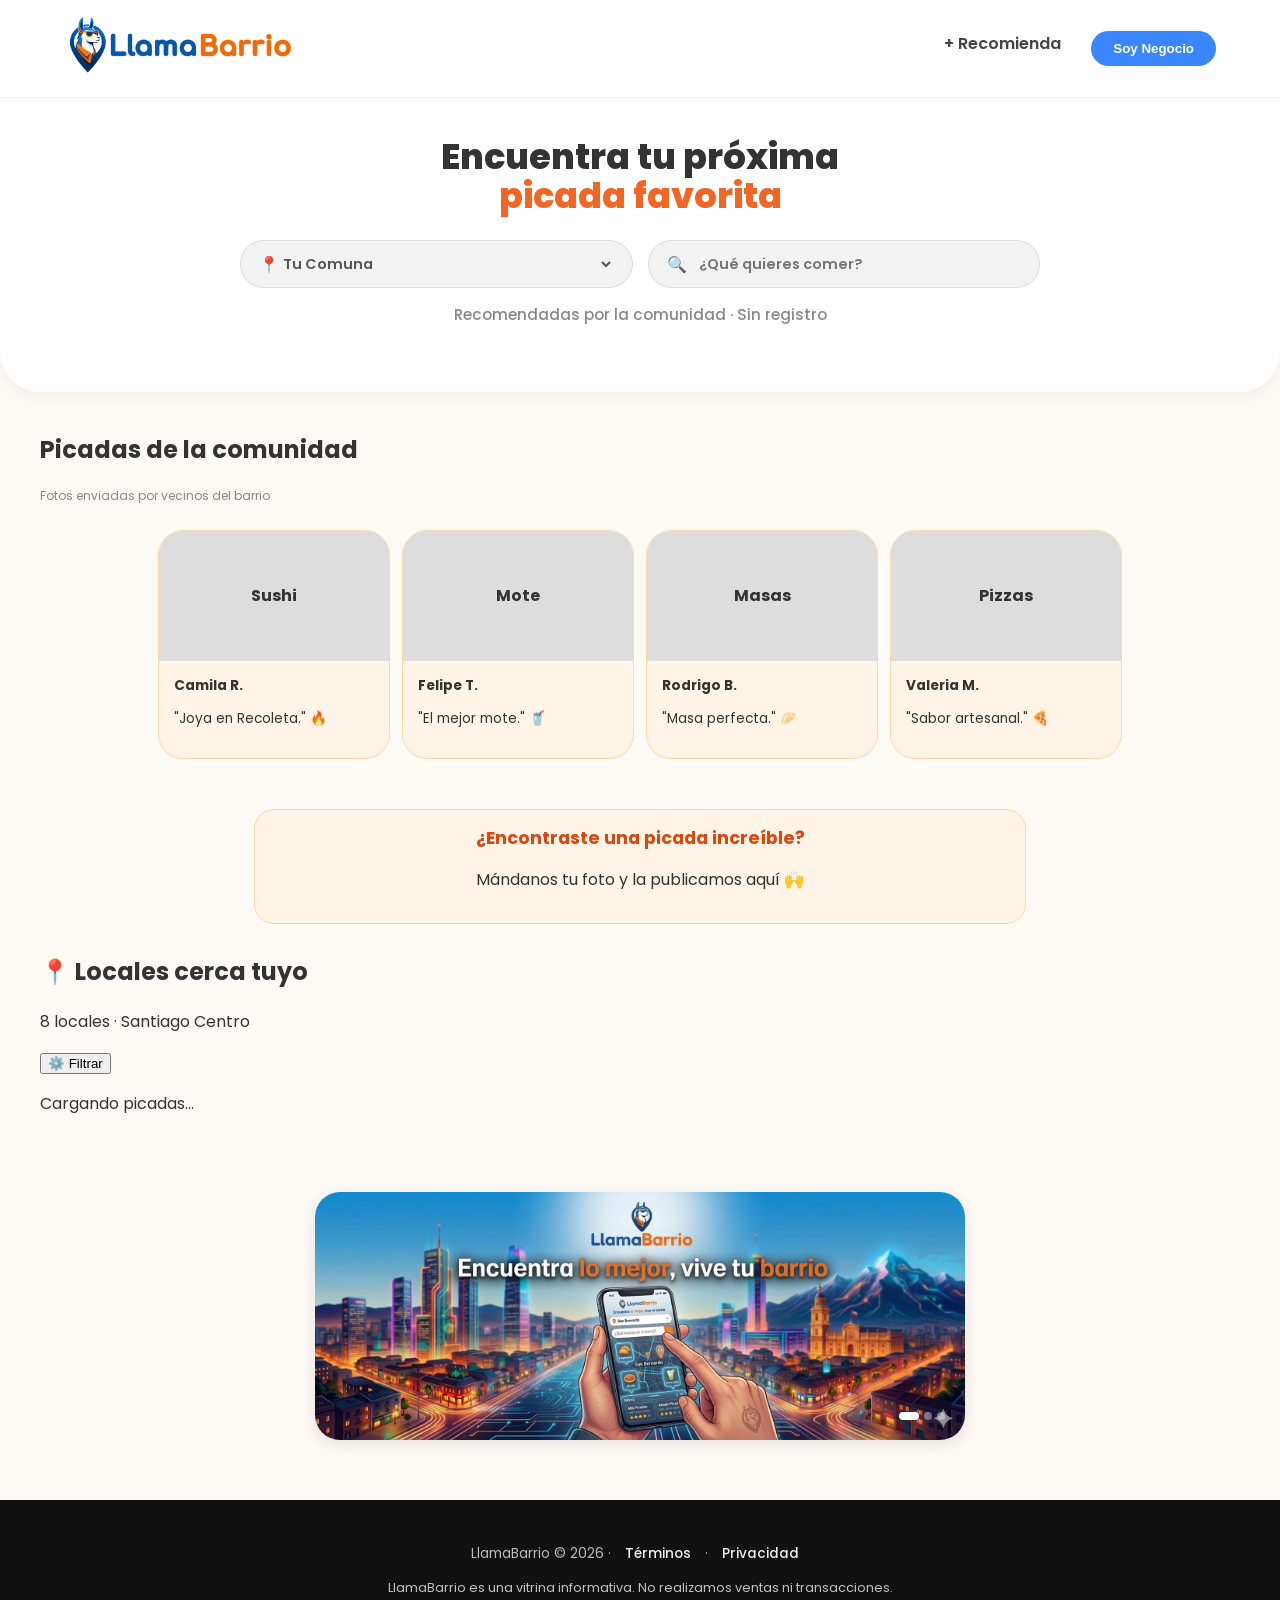
==== index.html @ f07c99b8 "Add files via upload" ====
<!DOCTYPE html>
<html lang="es">
<head>
    <meta charset="UTF-8">
    <meta name="viewport" content="width=device-width, initial-scale=1.0, maximum-scale=1.0, user-scalable=no">
    <title>LlamaBarrio - Tu comunidad conectada</title>
    <link href="https://fonts.googleapis.com/css2?family=Poppins:wght@400;500;600;700;800&display=swap" rel="stylesheet">
    <link rel="stylesheet" href="style.css">
</head>
<body>

    <nav class="navbar">
        <div class="nav-container">
            <div class="logo">
                <img src="images/logo.png" alt="LlamaBarrio" class="logo-img">
            </div>
            <div class="nav-right desktop-only">
                <span class="recomienda">+ Recomienda</span>
                <button class="btn-negocio-blue">Soy Negocio</button>
            </div>
        </div>
    </nav>

    <header class="hero">
        <h1>Encuentra tu próxima <br><span class="highlight">picada favorita</span></h1>
        
        <div class="search-area">
            <div class="filter-group">
                <div class="oval-input">
                    <span>📍</span>
                    <select class="clean-select">
                        <option value="" disabled selected>Tu Comuna</option>
                        <option value="santiago">Santiago Centro</option>
                        <option value="providencia">Providencia</option>
                        <option value="las-condes">Las Condes</option>
                    </select>
                </div>
            </div>
            
            <div class="filter-group">
                <div class="search-box oval-input">
                    <span class="search-icon">🔍</span>
                    <input type="text" placeholder="¿Qué quieres comer?" id="main-search">
                </div>
            </div>
        </div>
        
        <p class="subtitle">Recomendadas por la comunidad · Sin registro</p>
    </header>

    <main class="content">
        <section class="section">
            <div class="section-header vertical-header">
                <h2>Picadas de la comunidad</h2>
                <p class="sub-small">Fotos enviadas por vecinos del barrio</p>
            </div>
            
            <div class="community-grid centered-container">
                <div class="comm-card orange-soft">
                    <div class="comm-img-placeholder">Sushi</div>
                    <div class="comm-info">
                        <b>Camila R.</b>
                        <p>"Joya en Recoleta." 🔥</p>
                    </div>
                </div>
                <div class="comm-card orange-soft">
                    <div class="comm-img-placeholder">Mote</div>
                    <div class="comm-info">
                        <b>Felipe T.</b>
                        <p>"El mejor mote." 🥤</p>
                    </div>
                </div>
                <div class="comm-card orange-soft">
                    <div class="comm-img-placeholder">Masas</div>
                    <div class="comm-info">
                        <b>Rodrigo B.</b>
                        <p>"Masa perfecta." 🥟</p>
                    </div>
                </div>
                <div class="comm-card orange-soft">
                    <div class="comm-img-placeholder">Pizzas</div>
                    <div class="comm-info">
                        <b>Valeria M.</b>
                        <p>"Sabor artesanal." 🍕</p>
                    </div>
                </div>
            </div>
        </section>

        <div class="invite-banner narrow wide-desktop">
            <h3>¿Encontraste una picada increíble?</h3>
            <p>Mándanos tu foto y la publicamos aquí 🙌</p>
        </div>

        <section class="section">
            <div class="section-header">
                <div class="header-text">
                    <h2>📍 Locales cerca tuyo</h2>
                    <p class="sub">8 locales · Santiago Centro</p>
                </div>
                <button class="btn-filtrar">⚙️ Filtrar</button>
            </div>
            <div class="locals-grid-3" id="locals-grid"></div>
        </section>

        <section class="section final-ad-section">
            <div class="ad-slide-final-wrapper">
                <div class="ad-slide-final-card">
                    <img src="images/promocion1.png" alt="Promoción Final" class="ad-img-final">
                    <div class="ad-dots-final">
                        <span class="dot active"></span>
                        <span class="dot"></span>
                        <span class="dot"></span>
                    </div>
                </div>
            </div>
        </section>
    </main>

    <footer class="site-footer">
        <div class="footer-content">
            <p>LlamaBarrio © 2026 · <a href="#">Términos</a> · <a href="#">Privacidad</a></p>
            <p class="disclaimer-text">LlamaBarrio es una vitrina informativa. No realizamos ventas ni transacciones.</p>
        </div>
    </footer>

    <div class="floating-nav mobile-only">
        <button class="btn-blue">+ Recomienda</button>
        <button class="btn-outline">🏠 Soy Negocio</button>
    </div>

    <script src="script.js"></script>
</body>
</html>
---- style.css ----
:root {
    --orange: #f26522;
    --orange-soft: #fff4e6;
    --orange-border: #ffd8a8;
    --blue: #3a86ff;
    --bg: #fdfaf6;
    --dark: #111;
}

body { font-family: 'Poppins', sans-serif; background: var(--bg); margin: 0; color: #333; overflow-x: hidden; }

/* VISIBILIDAD */
.desktop-only { display: flex !important; }
.mobile-only { display: none !important; }

/* NAVBAR Base */
.navbar { background: white; padding: 15px 5%; display: flex; justify-content: center; border-bottom: 1px solid #eee; position: sticky; top: 0; z-index: 1000; }
.nav-container { width: 100%; max-width: 1200px; display: flex; justify-content: space-between; align-items: center; }
.logo-img { height: 60px; width: auto; }
.recomienda { color: #444; font-weight: 600; cursor: pointer; margin-right: 30px; }
.btn-negocio-blue { background: var(--blue); color: white; border: none; padding: 10px 22px; border-radius: 20px; font-weight: bold; cursor: pointer; }

/* HERO / BANNER PRINCIPAL */
.hero { background: white; text-align: center; padding: 40px 20px 50px 20px; border-bottom-left-radius: 40px; border-bottom-right-radius: 40px; box-shadow: 0 4px 15px rgba(0,0,0,0.05); }
.hero h1 { font-size: 2.2rem; font-weight: 800; line-height: 1.1; margin: 0; }
.highlight { color: var(--orange); }
.subtitle { color: #888; font-size: 0.95rem; margin-top: 15px; font-weight: 500; }

/* BUSCADORES */
.search-area { display: flex; justify-content: center; gap: 15px; max-width: 800px; margin: 25px auto 0 auto; width: 95%; }
.filter-group { flex: 1; min-width: 0; }
.oval-input { 
    background: #f2f2f2; border-radius: 30px; border: 1px solid #ddd; 
    padding: 8px 18px; width: 100%; display: flex; align-items: center; 
    box-sizing: border-box; height: 48px;
}
.clean-select { border: none; background: transparent; width: 100%; font-family: 'Poppins'; font-size: 0.9rem; font-weight: 600; outline: none; color: #555; cursor: pointer; }
.search-box input { border: none; background: transparent; width: 100%; margin-left: 10px; font-family: 'Poppins'; outline: none; font-size: 0.9rem; font-weight: 600; }

/* CONTENIDO */
.content { max-width: 1200px; margin: 0 auto; padding: 0 20px; }
.vertical-header { flex-direction: column; align-items: flex-start !important; margin-bottom: 15px; margin-top: 40px; }
.sub-small { font-size: 0.75rem; color: #888; margin: 0; }

/* COMUNIDAD */
.community-grid { 
    display: flex; 
    flex-wrap: wrap; 
    gap: 12px; 
    padding: 10px 5px 20px 5px; 
}
.centered-container { justify-content: center; } 

.comm-card.orange-soft { min-width: 230px; background: var(--orange-soft); border: 1px solid var(--orange-border); border-radius: 25px; overflow: hidden; }
.comm-img-placeholder { height: 130px; background: #ddd; display: flex; align-items: center; justify-content: center; font-weight: bold; }
.comm-info { padding: 15px; font-size: 0.85rem; }

/* BANNER INVITACIÓN */
.invite-banner.narrow { background: #fff4e6; border: 1px solid #ffd8a8; padding: 15px 25px; border-radius: 20px; text-align: center; margin: 30px auto; width: fit-content; max-width: 90%; }
.invite-banner.wide-desktop { width: 60%; }
.invite-banner h3 { color: #d9480f; margin: 0; font-size: 1.1rem; }

/* GRID LOCALES */
.locals-grid-3 { display: grid; grid-template-columns: repeat(3, 1fr); gap: 20px; }
.local-card { background: white; border-radius: 25px; overflow: hidden; border: 1.5px solid var(--orange-border); }
.card-img-box { height: 170px; position: relative; background: #eee; }
.badge { position: absolute; padding: 4px 12px; border-radius: 20px; font-size: 0.7rem; font-weight: bold; color: white; top: 12px; left: 12px; }
.open { background: #27ae60; }
.card-body { padding: 18px; }

/* PUBLICIDAD FINAL */
.ad-slide-final-wrapper { display: flex; justify-content: center; align-items: center; width: 100%; margin-top: 60px;}
.ad-slide-final-card { border-radius: 25px; overflow: hidden; position: relative; box-shadow: 0 4px 15px rgba(0,0,0,0.1); max-width: 650px; width: 100%; }
.ad-img-final { width: 100%; height: auto; display: block; }
.ad-dots-final { position: absolute; bottom: 20px; right: 20px; display: flex; gap: 5px; }
.dot { width: 8px; height: 8px; background: rgba(255,255,255,0.4); border-radius: 50%; }
.dot.active { background: white; width: 20px; border-radius: 10px; }

/* FOOTER Escritorio Base */
.site-footer { background: var(--dark); color: #bbb; padding: 30px 0; text-align: center; font-size: 0.85rem; margin-top: 60px; }
.site-footer a { color: #eee; text-decoration: none; margin: 0 10px; font-weight: 500; }
.disclaimer-text { font-size: 0.8rem; opacity: 0.8; margin-top: 15px; padding: 0 20px; line-height: 1.4; color: #eee; }

/* --- AJUSTES MÓVIL --- */
@media (max-width: 800px) {
    .desktop-only { display: none !important; }
    .mobile-only { display: flex !important; }
    body { padding-bottom: 110px; }

    /* 1. Centrado de Logo Solo Móvil */
    .navbar { padding: 10px 0; }
    .nav-container { justify-content: center; } /* Fuerza centrado del hijo */
    .logo-img { height: 45px; margin: 0 auto; display: block; }

    .hero { padding: 20px 15px 15px 15px !important; border-radius: 0 0 30px 30px; }
    .hero h1 { font-size: 1.55rem !important; margin-bottom: 5px; }
    
    .search-area { flex-direction: column; width: 88%; gap: 8px; margin-top: 15px; }
    .oval-input { height: 42px; padding: 5px 15px; }
    .subtitle { margin-top: 12px !important; margin-bottom: 0; font-size: 0.8rem !important; }

    .community-grid { display: flex; overflow-x: auto; flex-wrap: nowrap; justify-content: flex-start; scrollbar-width: none; }
    .community-grid::-webkit-scrollbar { display: none; }

    .invite-banner.narrow { padding: 10px 15px !important; margin: 20px auto; }
    .invite-banner.wide-desktop { width: fit-content; max-width: 90%; }
    
    .vertical-header { margin-top: 25px !important; }
    .locals-grid-3 { grid-template-columns: 1fr; width: 95%; margin: 0 auto; }

    /* Publicidad final centrada en móvil */
    .ad-slide-final-wrapper { width: 100%; padding: 0 10px; box-sizing: border-box; margin-top: 40px;}
    .ad-slide-final-card { max-width: 100%; margin: 0 auto; }
    .ad-dots-final { bottom: 15px; right: 15px; }

    /* 2. Footer Finito Solo Móvil */
    .site-footer { 
        margin-top: 40px; 
        padding: 15px 0 110px 0; /* Menos padding superior */
        font-size: 0.65rem !important; /* Fuente mucho más chica */
        line-height: 1.2;
    }
    .site-footer a { 
        margin: 0 5px; /* Menos espacio entre enlaces */
    }
    .disclaimer-text { 
        font-size: 0.6rem !important; /* Disclaimer diminuto */
        margin-top: 8px; 
        padding: 0 10px; 
        opacity: 0.7;
    }
}

/* NAV MÓVIL FLOTANTE */
.floating-nav { position: fixed; bottom: 20px; left: 0; width: 100%; display: flex; justify-content: center; gap: 10px; z-index: 1000; }
.btn-blue { background: var(--blue); color: white; border: none; padding: 15px 25px; border-radius: 35px; font-weight: bold; box-shadow: 0 5px 15px rgba(58, 134, 255, 0.4); }
.btn-outline { background: white; color: var(--orange); border: 2px solid var(--orange); padding: 15px 20px; border-radius: 35px; font-weight: bold; }
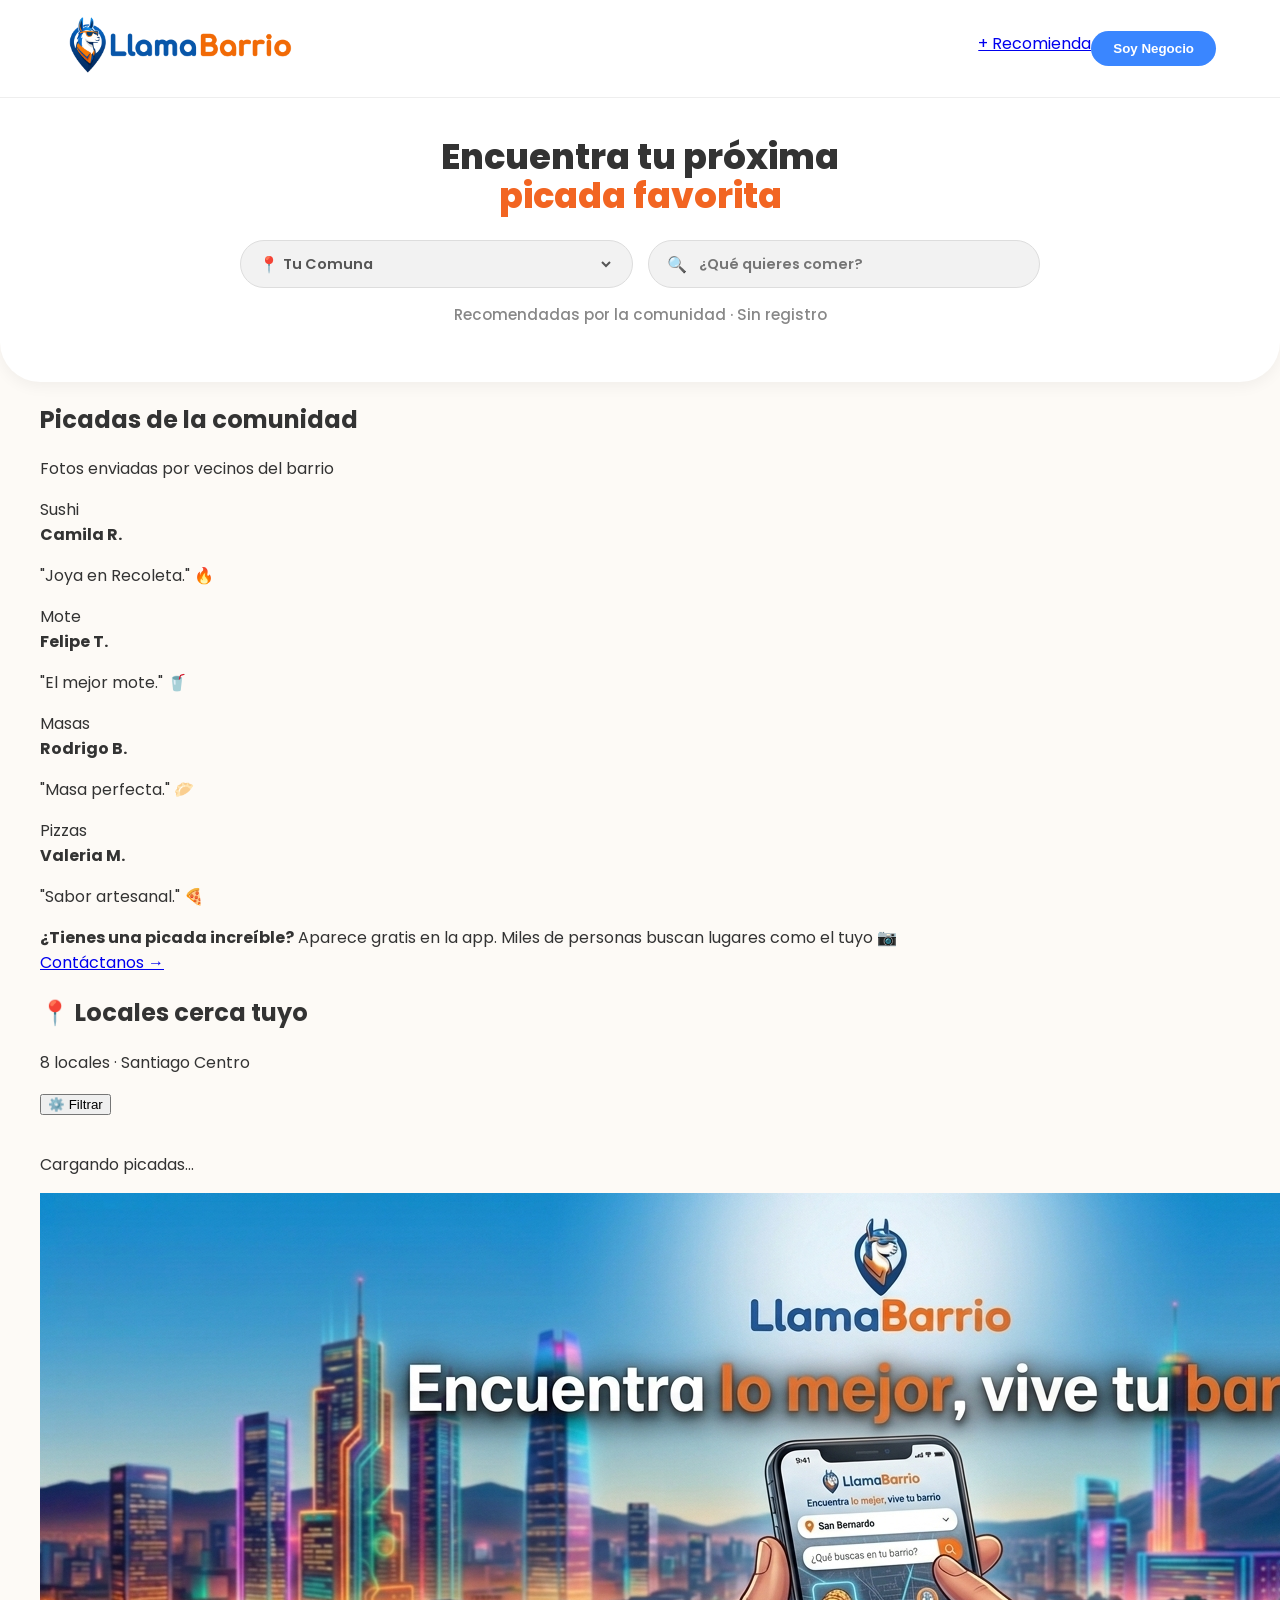
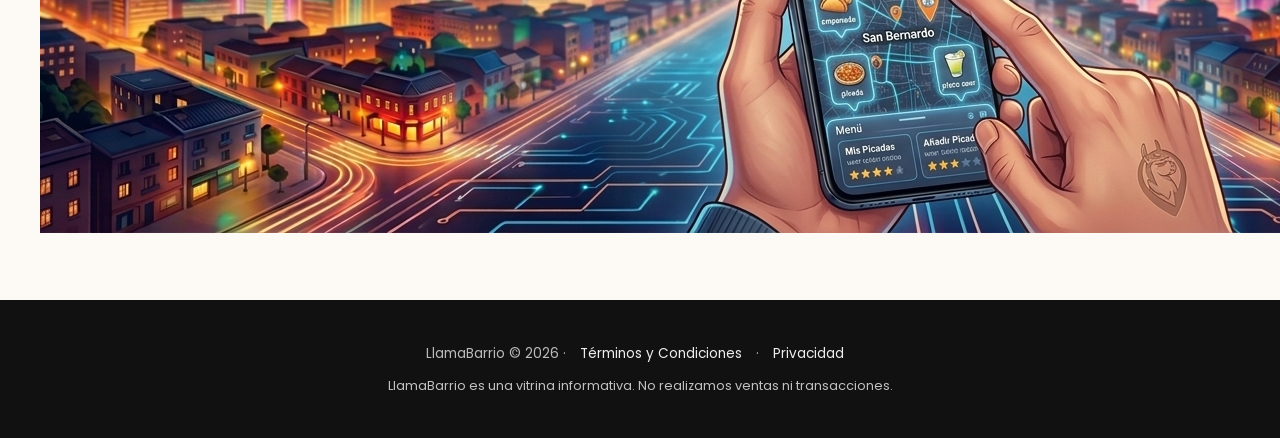
==== commit 59cd60c1: "Add files via upload" ====
--- a/index.html
+++ b/index.html
@@ -6,6 +6,17 @@
     <title>LlamaBarrio - Tu comunidad conectada</title>
     <link href="https://fonts.googleapis.com/css2?family=Poppins:wght@400;500;600;700;800&display=swap" rel="stylesheet">
     <link rel="stylesheet" href="style.css">
+<link rel="manifest" href="/manifest.json">
+
+<meta name="apple-mobile-web-app-capable" content="yes">
+<meta name="apple-mobile-web-app-status-bar-style" content="black-translucent">
+<link rel="apple-touch-icon" href="/icon-192.png">
+
+<script>
+  if ('serviceWorker' in navigator) {
+    navigator.serviceWorker.register('/sw.js');
+  }
+</script>
 </head>
 <body>
 
@@ -15,7 +26,7 @@
                 <img src="images/logo.png" alt="LlamaBarrio" class="logo-img">
             </div>
             <div class="nav-right desktop-only">
-                <span class="recomienda">+ Recomienda</span>
+                <a href="TU_LINK_DE_TALLY" target="_blank" class="btn-recomienda">+ Recomienda</a>
                 <button class="btn-negocio-blue">Soy Negocio</button>
             </div>
         </div>
@@ -87,10 +98,15 @@
             </div>
         </section>
 
-        <div class="invite-banner narrow wide-desktop">
-            <h3>¿Encontraste una picada increíble?</h3>
-            <p>Mándanos tu foto y la publicamos aquí 🙌</p>
-        </div>
+<div class="cta-banner">
+  <div class="cta-content">
+    <div class="cta-text">
+      <strong>¿Tienes una picada increíble?</strong>
+      <span>Aparece gratis en la app. Miles de personas buscan lugares como el tuyo 📷</span>
+    </div>
+    <a href="https://wa.me/569XXXXXXXX" class="cta-button">Contáctanos →</a>
+  </div>
+</div>
 
         <section class="section">
             <div class="section-header">
@@ -119,7 +135,7 @@
 
     <footer class="site-footer">
         <div class="footer-content">
-            <p>LlamaBarrio © 2026 · <a href="#">Términos</a> · <a href="#">Privacidad</a></p>
+            <p>LlamaBarrio © 2026 · <a href="#">Términos y Condiciones</a> · <a href="#">Privacidad</a></p>
             <p class="disclaimer-text">LlamaBarrio es una vitrina informativa. No realizamos ventas ni transacciones.</p>
         </div>
     </footer>
--- a/style.css
+++ b/style.css
@@ -13,15 +13,15 @@
 .desktop-only { display: flex !important; }
 .mobile-only { display: none !important; }
 
-/* NAVBAR Base */
+/* NAVBAR Escritorio */
 .navbar { background: white; padding: 15px 5%; display: flex; justify-content: center; border-bottom: 1px solid #eee; position: sticky; top: 0; z-index: 1000; }
 .nav-container { width: 100%; max-width: 1200px; display: flex; justify-content: space-between; align-items: center; }
 .logo-img { height: 60px; width: auto; }
 .recomienda { color: #444; font-weight: 600; cursor: pointer; margin-right: 30px; }
 .btn-negocio-blue { background: var(--blue); color: white; border: none; padding: 10px 22px; border-radius: 20px; font-weight: bold; cursor: pointer; }
 
-/* HERO / BANNER PRINCIPAL */
-.hero { background: white; text-align: center; padding: 40px 20px 50px 20px; border-bottom-left-radius: 40px; border-bottom-right-radius: 40px; box-shadow: 0 4px 15px rgba(0,0,0,0.05); }
+/* HERO */
+.hero { background: white; text-align: center; padding: 40px 20px 40px 20px; border-bottom-left-radius: 40px; border-bottom-right-radius: 40px; box-shadow: 0 4px 15px rgba(0,0,0,0.05); }
 .hero h1 { font-size: 2.2rem; font-weight: 800; line-height: 1.1; margin: 0; }
 .highlight { color: var(--orange); }
 .subtitle { color: #888; font-size: 0.95rem; margin-top: 15px; font-weight: 500; }
@@ -37,101 +37,60 @@
 .clean-select { border: none; background: transparent; width: 100%; font-family: 'Poppins'; font-size: 0.9rem; font-weight: 600; outline: none; color: #555; cursor: pointer; }
 .search-box input { border: none; background: transparent; width: 100%; margin-left: 10px; font-family: 'Poppins'; outline: none; font-size: 0.9rem; font-weight: 600; }
 
-/* CONTENIDO */
+/* GRID LOCALES */
 .content { max-width: 1200px; margin: 0 auto; padding: 0 20px; }
-.vertical-header { flex-direction: column; align-items: flex-start !important; margin-bottom: 15px; margin-top: 40px; }
-.sub-small { font-size: 0.75rem; color: #888; margin: 0; }
-
-/* COMUNIDAD */
-.community-grid { 
-    display: flex; 
-    flex-wrap: wrap; 
-    gap: 12px; 
-    padding: 10px 5px 20px 5px; 
-}
-.centered-container { justify-content: center; } 
-
-.comm-card.orange-soft { min-width: 230px; background: var(--orange-soft); border: 1px solid var(--orange-border); border-radius: 25px; overflow: hidden; }
-.comm-img-placeholder { height: 130px; background: #ddd; display: flex; align-items: center; justify-content: center; font-weight: bold; }
-.comm-info { padding: 15px; font-size: 0.85rem; }
-
-/* BANNER INVITACIÓN */
-.invite-banner.narrow { background: #fff4e6; border: 1px solid #ffd8a8; padding: 15px 25px; border-radius: 20px; text-align: center; margin: 30px auto; width: fit-content; max-width: 90%; }
-.invite-banner.wide-desktop { width: 60%; }
-.invite-banner h3 { color: #d9480f; margin: 0; font-size: 1.1rem; }
-
-/* GRID LOCALES */
-.locals-grid-3 { display: grid; grid-template-columns: repeat(3, 1fr); gap: 20px; }
+.locals-grid-3 { display: grid; grid-template-columns: repeat(3, 1fr); gap: 20px; margin-top: 20px; }
 .local-card { background: white; border-radius: 25px; overflow: hidden; border: 1.5px solid var(--orange-border); }
-.card-img-box { height: 170px; position: relative; background: #eee; }
-.badge { position: absolute; padding: 4px 12px; border-radius: 20px; font-size: 0.7rem; font-weight: bold; color: white; top: 12px; left: 12px; }
-.open { background: #27ae60; }
+.card-img-box { height: 170px; position: relative; background: #eee; overflow: hidden; }
+.card-img-box img { width: 100%; height: 100%; object-fit: cover; }
+.badge { position: absolute; padding: 4px 12px; border-radius: 20px; font-size: 0.7rem; font-weight: bold; color: white; top: 12px; left: 12px; background: var(--orange); }
 .card-body { padding: 18px; }
 
-/* PUBLICIDAD FINAL */
-.ad-slide-final-wrapper { display: flex; justify-content: center; align-items: center; width: 100%; margin-top: 60px;}
-.ad-slide-final-card { border-radius: 25px; overflow: hidden; position: relative; box-shadow: 0 4px 15px rgba(0,0,0,0.1); max-width: 650px; width: 100%; }
-.ad-img-final { width: 100%; height: auto; display: block; }
-.ad-dots-final { position: absolute; bottom: 20px; right: 20px; display: flex; gap: 5px; }
-.dot { width: 8px; height: 8px; background: rgba(255,255,255,0.4); border-radius: 50%; }
-.dot.active { background: white; width: 20px; border-radius: 10px; }
+/* FOOTER Escritorio */
+.site-footer { background: var(--dark); color: #bbb; padding: 30px 0; text-align: center; font-size: 0.85rem; margin-top: 60px; }
+.site-footer a { color: #eee; text-decoration: none; margin: 0 10px; }
+.disclaimer-text { font-size: 0.8rem; opacity: 0.8; margin-top: 10px; padding: 0 20px; color: #eee; }
 
-/* FOOTER Escritorio Base */
-.site-footer { background: var(--dark); color: #bbb; padding: 30px 0; text-align: center; font-size: 0.85rem; margin-top: 60px; }
-.site-footer a { color: #eee; text-decoration: none; margin: 0 10px; font-weight: 500; }
-.disclaimer-text { font-size: 0.8rem; opacity: 0.8; margin-top: 15px; padding: 0 20px; line-height: 1.4; color: #eee; }
-
-/* --- AJUSTES MÓVIL --- */
+/* --- AJUSTES MÓVIL (CORRECCIONES) --- */
 @media (max-width: 800px) {
     .desktop-only { display: none !important; }
     .mobile-only { display: flex !important; }
-    body { padding-bottom: 110px; }
+    body { padding-bottom: 100px; }
 
-    /* 1. Centrado de Logo Solo Móvil */
-    .navbar { padding: 10px 0; }
-    .nav-container { justify-content: center; } /* Fuerza centrado del hijo */
-    .logo-img { height: 45px; margin: 0 auto; display: block; }
+    /* 1. LOGO CENTRADO ABSOLUTO */
+    .navbar { padding: 12px 0; }
+    .nav-container { 
+        justify-content: center !important; 
+        text-align: center; 
+        width: 100%;
+        display: block; /* Cambiamos a block para que el margin auto funcione */
+    }
+    .logo { display: inline-block; }
+    .logo-img { height: 40px; margin: 0 auto; }
 
-    .hero { padding: 20px 15px 15px 15px !important; border-radius: 0 0 30px 30px; }
-    .hero h1 { font-size: 1.55rem !important; margin-bottom: 5px; }
-    
-    .search-area { flex-direction: column; width: 88%; gap: 8px; margin-top: 15px; }
-    .oval-input { height: 42px; padding: 5px 15px; }
-    .subtitle { margin-top: 12px !important; margin-bottom: 0; font-size: 0.8rem !important; }
+    /* 2. FOOTER FINITO Y CHICO */
+    .site-footer { 
+        margin-top: 30px; 
+        padding: 15px 10px 110px 10px; 
+        font-size: 0.65rem !important; 
+    }
+    .site-footer a { margin: 0 5px; }
+    .disclaimer-text { 
+        font-size: 0.6rem !important; 
+        line-height: 1.2; 
+        margin-top: 8px; 
+        opacity: 0.6;
+    }
 
-    .community-grid { display: flex; overflow-x: auto; flex-wrap: nowrap; justify-content: flex-start; scrollbar-width: none; }
-    .community-grid::-webkit-scrollbar { display: none; }
-
-    .invite-banner.narrow { padding: 10px 15px !important; margin: 20px auto; }
-    .invite-banner.wide-desktop { width: fit-content; max-width: 90%; }
-    
-    .vertical-header { margin-top: 25px !important; }
-    .locals-grid-3 { grid-template-columns: 1fr; width: 95%; margin: 0 auto; }
-
-    /* Publicidad final centrada en móvil */
-    .ad-slide-final-wrapper { width: 100%; padding: 0 10px; box-sizing: border-box; margin-top: 40px;}
-    .ad-slide-final-card { max-width: 100%; margin: 0 auto; }
-    .ad-dots-final { bottom: 15px; right: 15px; }
-
-    /* 2. Footer Finito Solo Móvil */
-    .site-footer { 
-        margin-top: 40px; 
-        padding: 15px 0 110px 0; /* Menos padding superior */
-        font-size: 0.65rem !important; /* Fuente mucho más chica */
-        line-height: 1.2;
-    }
-    .site-footer a { 
-        margin: 0 5px; /* Menos espacio entre enlaces */
-    }
-    .disclaimer-text { 
-        font-size: 0.6rem !important; /* Disclaimer diminuto */
-        margin-top: 8px; 
-        padding: 0 10px; 
-        opacity: 0.7;
-    }
+    /* Otros ajustes móvil */
+    .hero { padding: 25px 15px; border-radius: 0 0 30px 30px; }
+    .hero h1 { font-size: 1.5rem !important; }
+    .search-area { flex-direction: column; width: 90%; margin-top: 15px; }
+    .oval-input { height: 42px; }
+    .locals-grid-3 { grid-template-columns: 1fr; }
 }
 
-/* NAV MÓVIL FLOTANTE */
+/* BOTONES FLOTANTES */
 .floating-nav { position: fixed; bottom: 20px; left: 0; width: 100%; display: flex; justify-content: center; gap: 10px; z-index: 1000; }
-.btn-blue { background: var(--blue); color: white; border: none; padding: 15px 25px; border-radius: 35px; font-weight: bold; box-shadow: 0 5px 15px rgba(58, 134, 255, 0.4); }
-.btn-outline { background: white; color: var(--orange); border: 2px solid var(--orange); padding: 15px 20px; border-radius: 35px; font-weight: bold; }+.btn-blue { background: var(--blue); color: white; border: none; padding: 14px 22px; border-radius: 35px; font-weight: bold; font-size: 0.9rem; box-shadow: 0 4px 12px rgba(58,134,255,0.3); }
+.btn-outline { background: white; color: var(--orange); border: 2px solid var(--orange); padding: 14px 20px; border-radius: 35px; font-weight: bold; font-size: 0.9rem; }
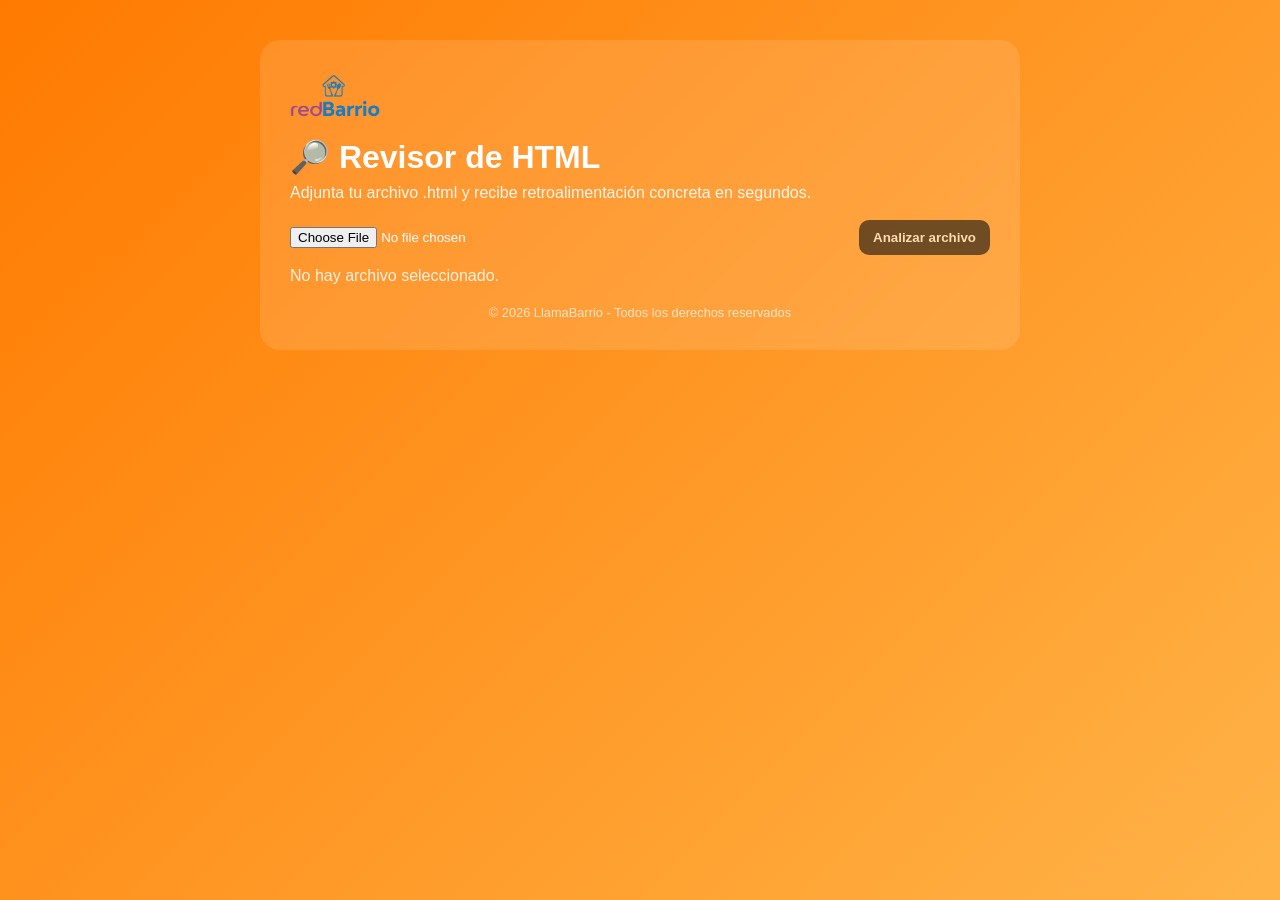
==== commit 2e9b381c: "refactor: avoid duplicate alt attribute reads in analyzer Agent-Logs-Url: https://github.com/DonSalo" ====
--- a/index.html
+++ b/index.html
@@ -1,150 +1,286 @@
-<!DOCTYPE html>
-<html lang="es">
-<head>
-    <meta charset="UTF-8">
-    <meta name="viewport" content="width=device-width, initial-scale=1.0, maximum-scale=1.0, user-scalable=no">
-    <title>LlamaBarrio - Tu comunidad conectada</title>
-    <link href="https://fonts.googleapis.com/css2?family=Poppins:wght@400;500;600;700;800&display=swap" rel="stylesheet">
-    <link rel="stylesheet" href="style.css">
-<link rel="manifest" href="/manifest.json">
-
-<meta name="apple-mobile-web-app-capable" content="yes">
-<meta name="apple-mobile-web-app-status-bar-style" content="black-translucent">
-<link rel="apple-touch-icon" href="/icon-192.png">
-
-<script>
-  if ('serviceWorker' in navigator) {
-    navigator.serviceWorker.register('/sw.js');
-  }
-</script>
-</head>
-<body>
-
-    <nav class="navbar">
-        <div class="nav-container">
-            <div class="logo">
-                <img src="images/logo.png" alt="LlamaBarrio" class="logo-img">
-            </div>
-            <div class="nav-right desktop-only">
-                <a href="TU_LINK_DE_TALLY" target="_blank" class="btn-recomienda">+ Recomienda</a>
-                <button class="btn-negocio-blue">Soy Negocio</button>
-            </div>
-        </div>
-    </nav>
-
-    <header class="hero">
-        <h1>Encuentra tu próxima <br><span class="highlight">picada favorita</span></h1>
-        
-        <div class="search-area">
-            <div class="filter-group">
-                <div class="oval-input">
-                    <span>📍</span>
-                    <select class="clean-select">
-                        <option value="" disabled selected>Tu Comuna</option>
-                        <option value="santiago">Santiago Centro</option>
-                        <option value="providencia">Providencia</option>
-                        <option value="las-condes">Las Condes</option>
-                    </select>
-                </div>
-            </div>
-            
-            <div class="filter-group">
-                <div class="search-box oval-input">
-                    <span class="search-icon">🔍</span>
-                    <input type="text" placeholder="¿Qué quieres comer?" id="main-search">
-                </div>
-            </div>
-        </div>
-        
-        <p class="subtitle">Recomendadas por la comunidad · Sin registro</p>
-    </header>
-
-    <main class="content">
-        <section class="section">
-            <div class="section-header vertical-header">
-                <h2>Picadas de la comunidad</h2>
-                <p class="sub-small">Fotos enviadas por vecinos del barrio</p>
-            </div>
-            
-            <div class="community-grid centered-container">
-                <div class="comm-card orange-soft">
-                    <div class="comm-img-placeholder">Sushi</div>
-                    <div class="comm-info">
-                        <b>Camila R.</b>
-                        <p>"Joya en Recoleta." 🔥</p>
-                    </div>
-                </div>
-                <div class="comm-card orange-soft">
-                    <div class="comm-img-placeholder">Mote</div>
-                    <div class="comm-info">
-                        <b>Felipe T.</b>
-                        <p>"El mejor mote." 🥤</p>
-                    </div>
-                </div>
-                <div class="comm-card orange-soft">
-                    <div class="comm-img-placeholder">Masas</div>
-                    <div class="comm-info">
-                        <b>Rodrigo B.</b>
-                        <p>"Masa perfecta." 🥟</p>
-                    </div>
-                </div>
-                <div class="comm-card orange-soft">
-                    <div class="comm-img-placeholder">Pizzas</div>
-                    <div class="comm-info">
-                        <b>Valeria M.</b>
-                        <p>"Sabor artesanal." 🍕</p>
-                    </div>
-                </div>
-            </div>
-        </section>
-
-<div class="cta-banner">
-  <div class="cta-content">
-    <div class="cta-text">
-      <strong>¿Tienes una picada increíble?</strong>
-      <span>Aparece gratis en la app. Miles de personas buscan lugares como el tuyo 📷</span>
-    </div>
-    <a href="https://wa.me/569XXXXXXXX" class="cta-button">Contáctanos →</a>
-  </div>
-</div>
-
-        <section class="section">
-            <div class="section-header">
-                <div class="header-text">
-                    <h2>📍 Locales cerca tuyo</h2>
-                    <p class="sub">8 locales · Santiago Centro</p>
-                </div>
-                <button class="btn-filtrar">⚙️ Filtrar</button>
-            </div>
-            <div class="locals-grid-3" id="locals-grid"></div>
-        </section>
-
-        <section class="section final-ad-section">
-            <div class="ad-slide-final-wrapper">
-                <div class="ad-slide-final-card">
-                    <img src="images/promocion1.png" alt="Promoción Final" class="ad-img-final">
-                    <div class="ad-dots-final">
-                        <span class="dot active"></span>
-                        <span class="dot"></span>
-                        <span class="dot"></span>
-                    </div>
-                </div>
-            </div>
-        </section>
-    </main>
-
-    <footer class="site-footer">
-        <div class="footer-content">
-            <p>LlamaBarrio © 2026 · <a href="#">Términos y Condiciones</a> · <a href="#">Privacidad</a></p>
-            <p class="disclaimer-text">LlamaBarrio es una vitrina informativa. No realizamos ventas ni transacciones.</p>
-        </div>
-    </footer>
-
-    <div class="floating-nav mobile-only">
-        <button class="btn-blue">+ Recomienda</button>
-        <button class="btn-outline">🏠 Soy Negocio</button>
-    </div>
-
-    <script src="script.js"></script>
-</body>
-</html>+<!DOCTYPE html>
+<html lang="es">
+<head>
+  <meta charset="UTF-8">
+  <meta name="viewport" content="width=device-width, initial-scale=1.0">
+  <title>LlamaBarrio - Revisor HTML</title>
+  
+  <style>
+    * {
+      margin: 0;
+      padding: 0;
+      box-sizing: border-box;
+      font-family: Arial, Helvetica, sans-serif;
+    }
+
+    body {
+      background: linear-gradient(135deg, #ff7a00, #ffb347);
+      min-height: 100vh;
+      display: flex;
+      align-items: flex-start;
+      justify-content: center;
+      color: white;
+      text-align: left;
+      padding: 40px 16px;
+    }
+
+    .container {
+      width: 100%;
+      max-width: 760px;
+      padding: 30px;
+      border-radius: 20px;
+      background: rgba(255, 255, 255, 0.12);
+      backdrop-filter: blur(4px);
+    }
+
+    .logo {
+      width: 90px;
+      margin-bottom: 16px;
+    }
+
+    h1 {
+      font-size: 2rem;
+      margin-bottom: 8px;
+    }
+
+    h2 {
+      font-size: 1rem;
+      font-weight: normal;
+      margin-bottom: 18px;
+      opacity: 0.9;
+    }
+
+    p {
+      font-size: 1rem;
+      margin-bottom: 18px;
+      opacity: 0.85;
+    }
+
+    .upload-box {
+      display: flex;
+      flex-wrap: wrap;
+      gap: 10px;
+      align-items: center;
+      margin-bottom: 12px;
+    }
+
+    .upload-box input[type="file"] {
+      flex: 1;
+      min-width: 220px;
+      color: #fff;
+    }
+
+    button {
+      background: #111;
+      color: #fff;
+      border: 0;
+      border-radius: 10px;
+      padding: 10px 14px;
+      cursor: pointer;
+      font-weight: 700;
+    }
+
+    button:disabled {
+      opacity: 0.6;
+      cursor: not-allowed;
+    }
+
+    .results {
+      margin-top: 18px;
+      background: rgba(0, 0, 0, 0.35);
+      border-radius: 14px;
+      padding: 14px;
+    }
+
+    .results h3 {
+      margin-bottom: 10px;
+      font-size: 1.05rem;
+    }
+
+    .results ul {
+      margin-left: 20px;
+      display: grid;
+      gap: 6px;
+    }
+
+    .results li {
+      line-height: 1.4;
+    }
+
+    .summary {
+      margin-bottom: 12px;
+      font-size: 0.95rem;
+    }
+
+    .footer {
+      font-size: 0.8rem;
+      opacity: 0.7;
+      margin-top: 20px;
+      text-align: center;
+    }
+
+    @media (max-width: 600px) {
+      h1 { font-size: 1.5rem; }
+      .container { padding: 20px; }
+    }
+  </style>
+</head>
+
+<body>
+
+  <div class="container">
+
+    <img src="./logo.png" alt="Logo LlamaBarrio" class="logo">
+
+    <h1>🔎 Revisor de HTML</h1>
+    <h2>Adjunta tu archivo .html y recibe retroalimentación concreta en segundos.</h2>
+
+    <div class="upload-box">
+      <input type="file" id="html-file" accept=".html,.htm,text/html">
+      <button id="review-btn" type="button" disabled>Analizar archivo</button>
+    </div>
+    <p id="file-name">No hay archivo seleccionado.</p>
+
+    <section class="results" id="results" hidden>
+      <p class="summary" id="summary"></p>
+      <h3>Recomendaciones</h3>
+      <ul id="feedback-list"></ul>
+    </section>
+
+    <div class="footer">
+      © 2026 LlamaBarrio - Todos los derechos reservados
+    </div>
+  </div>
+
+  <script>
+    const fileInput = document.getElementById('html-file');
+    const reviewButton = document.getElementById('review-btn');
+    const fileName = document.getElementById('file-name');
+    const results = document.getElementById('results');
+    const summary = document.getElementById('summary');
+    const feedbackList = document.getElementById('feedback-list');
+
+    function addFeedback(items, message) {
+      items.push(message);
+    }
+
+    function analyzeHtml(content) {
+      const parser = new DOMParser();
+      const doc = parser.parseFromString(content, 'text/html');
+      const items = [];
+      const html = doc.documentElement;
+      const title = doc.querySelector('title');
+      const description = doc.querySelector('meta[name="description"]');
+      const viewport = doc.querySelector('meta[name="viewport"]');
+      const images = [...doc.querySelectorAll('img')];
+      const imagesWithoutAlt = images.filter((img) => {
+        if (!img.hasAttribute('alt')) return true;
+        const altText = img.getAttribute('alt');
+        return !altText || !altText.trim();
+      });
+      const h1Count = doc.querySelectorAll('h1').length;
+      const formFields = [...doc.querySelectorAll('input, select, textarea')];
+      const unlabeledFields = formFields.filter((field) => {
+        const id = field.getAttribute('id');
+        const hasAria = field.hasAttribute('aria-label') || field.hasAttribute('aria-labelledby');
+        const hasLabel = id ? doc.querySelector(`label[for="${id}"]`) : field.closest('label');
+        return !hasAria && !hasLabel;
+      });
+      const blankLinks = [...doc.querySelectorAll('a[target="_blank"]')];
+      const unsafeBlankLinks = blankLinks.filter((link) => {
+        const rel = (link.getAttribute('rel') || '').toLowerCase();
+        return !(rel.includes('noopener') && rel.includes('noreferrer'));
+      });
+      const inlineStyles = doc.querySelectorAll('[style]').length;
+
+      if (!html || !html.getAttribute('lang')) {
+        addFeedback(items, '⚠️ Agrega el atributo <html lang="..."> para mejorar accesibilidad y SEO.');
+      } else {
+        addFeedback(items, `✅ Idioma detectado en <html>: "${html.getAttribute('lang')}".`);
+      }
+
+      if (!title || !title.textContent.trim()) {
+        addFeedback(items, '⚠️ Falta la etiqueta <title>. Es clave para SEO y para pestañas del navegador.');
+      } else {
+        addFeedback(items, `✅ Título detectado (${title.textContent.trim().length} caracteres).`);
+      }
+
+      if (!description || !description.getAttribute('content') || !description.getAttribute('content').trim()) {
+        addFeedback(items, '⚠️ Falta <meta name="description">. Ayuda al posicionamiento en buscadores.');
+      } else {
+        addFeedback(items, `✅ Meta descripción encontrada (${description.getAttribute('content').trim().length} caracteres).`);
+      }
+
+      if (!viewport) {
+        addFeedback(items, '⚠️ Falta <meta name="viewport">. Es esencial para móviles.');
+      } else {
+        addFeedback(items, '✅ Meta viewport presente para diseño responsive.');
+      }
+
+      if (imagesWithoutAlt.length > 0) {
+        addFeedback(items, `⚠️ ${imagesWithoutAlt.length} imagen(es) no tienen atributo alt. Incluye texto alternativo descriptivo.`);
+      } else if (images.length > 0) {
+        addFeedback(items, `✅ Todas las imágenes (${images.length}) incluyen texto alternativo.`);
+      }
+
+      if (h1Count === 0) {
+        addFeedback(items, '⚠️ No se encontró un <h1>. Conviene tener uno principal por página.');
+      } else if (h1Count > 1) {
+        addFeedback(items, `⚠️ Se detectaron ${h1Count} etiquetas <h1>. Normalmente se recomienda usar solo una.`);
+      } else {
+        addFeedback(items, '✅ La jerarquía principal incluye un solo <h1>.');
+      }
+
+      if (unlabeledFields.length > 0) {
+        addFeedback(items, `⚠️ ${unlabeledFields.length} campo(s) de formulario sin label o aria-label.`);
+      } else if (formFields.length > 0) {
+        addFeedback(items, `✅ Todos los campos de formulario (${formFields.length}) están etiquetados.`);
+      }
+
+      if (unsafeBlankLinks.length > 0) {
+        addFeedback(items, `⚠️ ${unsafeBlankLinks.length} enlace(s) con target="_blank" sin rel="noopener noreferrer".`);
+      } else if (blankLinks.length > 0) {
+        addFeedback(items, `✅ Los enlaces target="_blank" incluyen rel seguro.`);
+      }
+
+      if (inlineStyles > 0) {
+        addFeedback(items, `⚠️ Se detectaron ${inlineStyles} estilos inline. Muévelos a CSS para mejor mantenimiento.`);
+      } else {
+        addFeedback(items, '✅ No se detectaron estilos inline.');
+      }
+
+      return {
+        elements: doc.querySelectorAll('*').length,
+        images: images.length,
+        links: doc.querySelectorAll('a').length,
+        feedback: items
+      };
+    }
+
+    fileInput.addEventListener('change', () => {
+      const file = fileInput.files[0];
+      const hasFile = !!file;
+      reviewButton.disabled = !hasFile;
+      fileName.textContent = hasFile ? `Archivo seleccionado: ${file.name}` : 'No hay archivo seleccionado.';
+      results.hidden = true;
+    });
+
+    reviewButton.addEventListener('click', async () => {
+      const file = fileInput.files[0];
+      if (!file) return;
+
+      const content = await file.text();
+      const analysis = analyzeHtml(content);
+      feedbackList.innerHTML = '';
+      analysis.feedback.forEach((item) => {
+        const li = document.createElement('li');
+        li.textContent = item;
+        feedbackList.appendChild(li);
+      });
+
+      summary.textContent = `Resumen del archivo: ${analysis.elements} elementos HTML, ${analysis.images} imágenes, ${analysis.links} enlaces.`;
+      results.hidden = false;
+    });
+  </script>
+</body>
+</html>
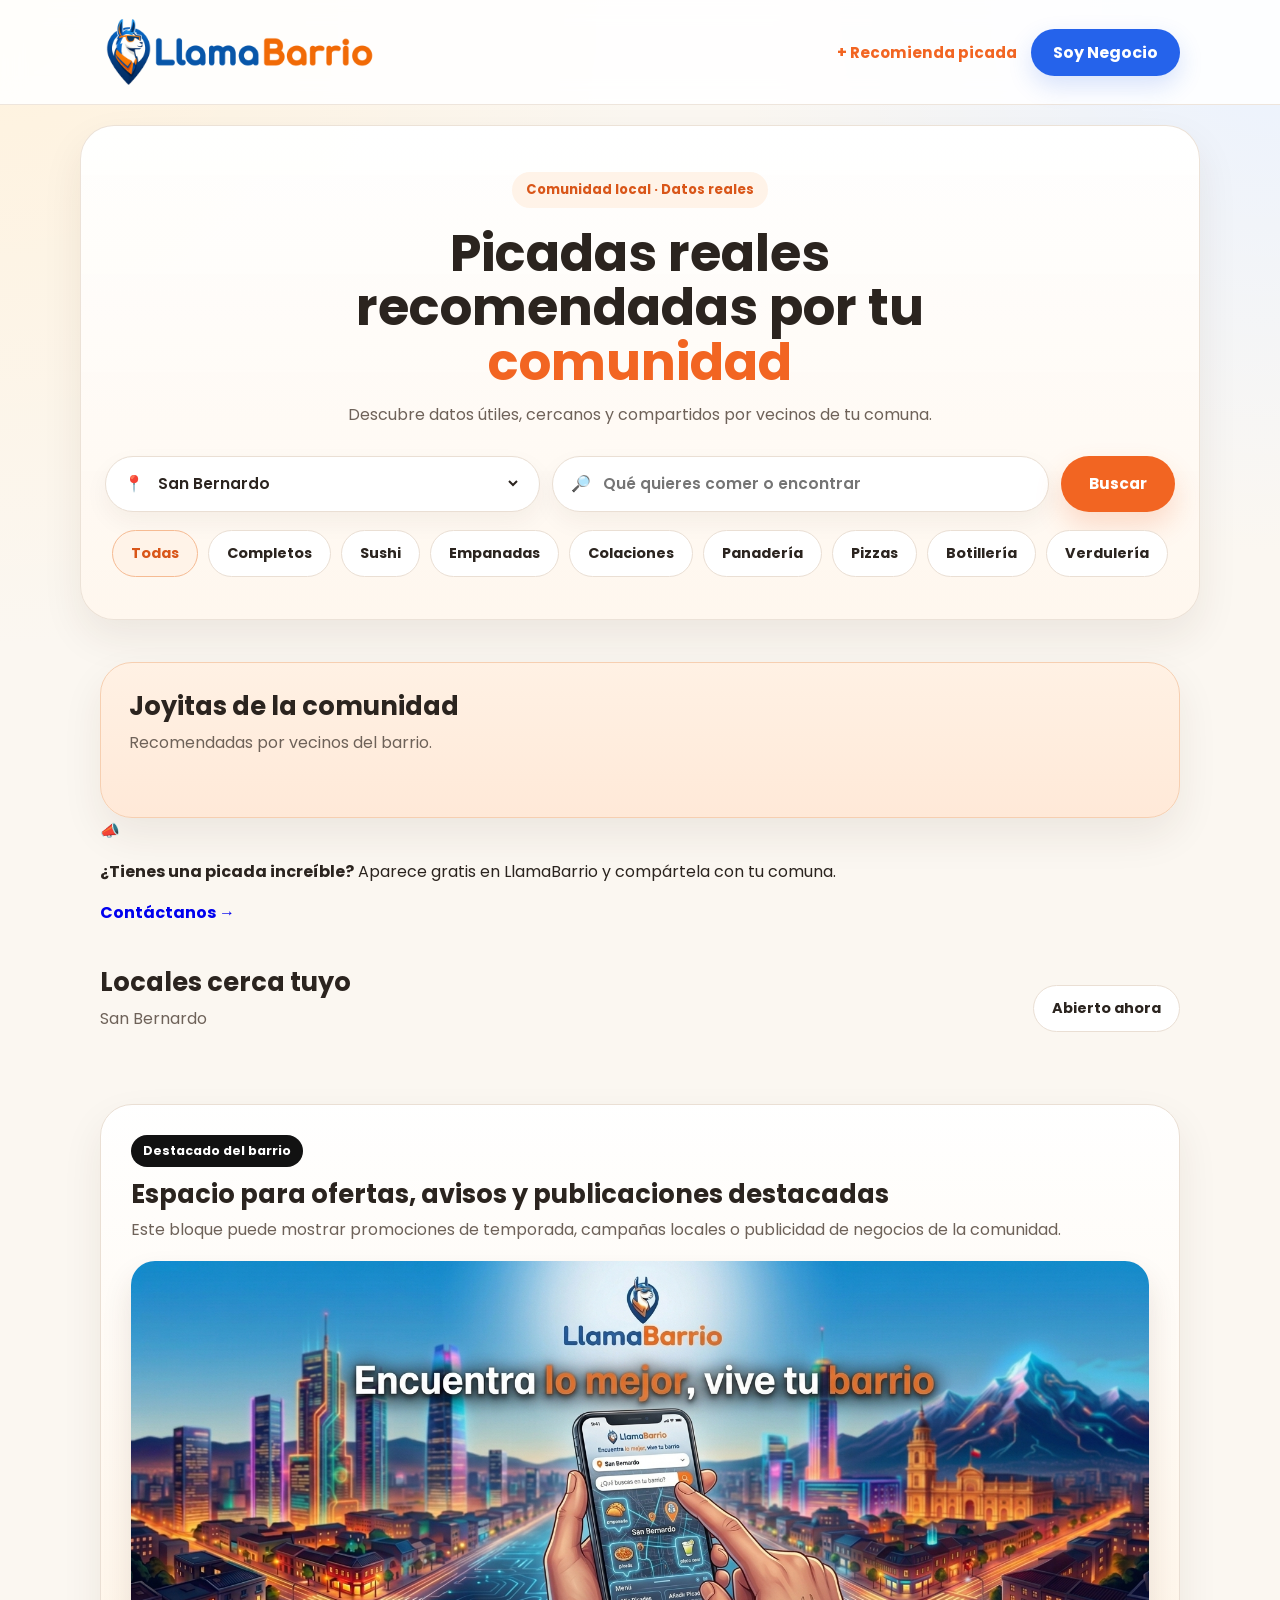
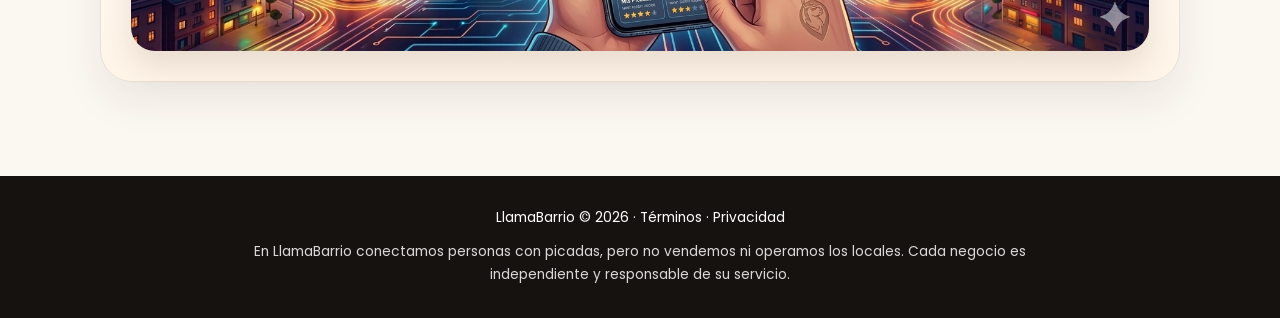
==== commit 0314dfa3: "Add files via upload" ====
--- a/index.html
+++ b/index.html
@@ -1,286 +1,203 @@
 <!DOCTYPE html>
 <html lang="es">
 <head>
-  <meta charset="UTF-8">
-  <meta name="viewport" content="width=device-width, initial-scale=1.0">
-  <title>LlamaBarrio - Revisor HTML</title>
-  
-  <style>
-    * {
-      margin: 0;
-      padding: 0;
-      box-sizing: border-box;
-      font-family: Arial, Helvetica, sans-serif;
-    }
-
-    body {
-      background: linear-gradient(135deg, #ff7a00, #ffb347);
-      min-height: 100vh;
-      display: flex;
-      align-items: flex-start;
-      justify-content: center;
-      color: white;
-      text-align: left;
-      padding: 40px 16px;
-    }
-
-    .container {
-      width: 100%;
-      max-width: 760px;
-      padding: 30px;
-      border-radius: 20px;
-      background: rgba(255, 255, 255, 0.12);
-      backdrop-filter: blur(4px);
-    }
-
-    .logo {
-      width: 90px;
-      margin-bottom: 16px;
-    }
-
-    h1 {
-      font-size: 2rem;
-      margin-bottom: 8px;
-    }
-
-    h2 {
-      font-size: 1rem;
-      font-weight: normal;
-      margin-bottom: 18px;
-      opacity: 0.9;
-    }
-
-    p {
-      font-size: 1rem;
-      margin-bottom: 18px;
-      opacity: 0.85;
-    }
-
-    .upload-box {
-      display: flex;
-      flex-wrap: wrap;
-      gap: 10px;
-      align-items: center;
-      margin-bottom: 12px;
-    }
-
-    .upload-box input[type="file"] {
-      flex: 1;
-      min-width: 220px;
-      color: #fff;
-    }
-
-    button {
-      background: #111;
-      color: #fff;
-      border: 0;
-      border-radius: 10px;
-      padding: 10px 14px;
-      cursor: pointer;
-      font-weight: 700;
-    }
-
-    button:disabled {
-      opacity: 0.6;
-      cursor: not-allowed;
-    }
-
-    .results {
-      margin-top: 18px;
-      background: rgba(0, 0, 0, 0.35);
-      border-radius: 14px;
-      padding: 14px;
-    }
-
-    .results h3 {
-      margin-bottom: 10px;
-      font-size: 1.05rem;
-    }
-
-    .results ul {
-      margin-left: 20px;
-      display: grid;
-      gap: 6px;
-    }
-
-    .results li {
-      line-height: 1.4;
-    }
-
-    .summary {
-      margin-bottom: 12px;
-      font-size: 0.95rem;
-    }
-
-    .footer {
-      font-size: 0.8rem;
-      opacity: 0.7;
-      margin-top: 20px;
-      text-align: center;
-    }
-
-    @media (max-width: 600px) {
-      h1 { font-size: 1.5rem; }
-      .container { padding: 20px; }
-    }
-  </style>
+    <meta charset="UTF-8">
+    <meta name="viewport" content="width=device-width, initial-scale=1.0, maximum-scale=1.0, user-scalable=no">
+    <title>LlamaBarrio - Tu comunidad conectada</title>
+    <link href="https://fonts.googleapis.com/css2?family=Poppins:wght@400;500;600;700;800&display=swap" rel="stylesheet">
+    <link rel="stylesheet" href="style.css">
 </head>
-
 <body>
-
-  <div class="container">
-
-    <img src="./logo.png" alt="Logo LlamaBarrio" class="logo">
-
-    <h1>🔎 Revisor de HTML</h1>
-    <h2>Adjunta tu archivo .html y recibe retroalimentación concreta en segundos.</h2>
-
-    <div class="upload-box">
-      <input type="file" id="html-file" accept=".html,.htm,text/html">
-      <button id="review-btn" type="button" disabled>Analizar archivo</button>
+    <nav class="navbar">
+        <div class="nav-container">
+            <div class="logo">
+                <a href="index.html"><img src="images/logo.png" alt="LlamaBarrio" class="logo-img"></a>
+            </div>
+            <div class="nav-right desktop-only">
+                <a href="#" class="btn-recomienda" data-form-modal="tally">+ Recomienda picada</a>
+                <a href="#" class="btn-negocio-blue" data-form-modal="business">Soy Negocio</a>
+            </div>
+        </div>
+    </nav>
+
+    <header class="hero">
+        <div class="hero-badge">Comunidad local · Datos reales</div>
+        <h1>Picadas reales recomendadas por tu <span class="highlight-word">comunidad</span></h1>
+        <p class="hero-copy">Descubre datos útiles, cercanos y compartidos por vecinos de tu comuna.</p>
+
+        <div class="search-area">
+            <div class="oval-input loc-select">
+                <span class="icon-mark">📍</span>
+                <select class="clean-select" id="comuna-select">
+                    <option>Alhué</option>
+                    <option>Buin</option>
+                    <option>Calera de Tango</option>
+                    <option>Cerrillos</option>
+                    <option>Cerro Navia</option>
+                    <option>Colina</option>
+                    <option>Conchalí</option>
+                    <option>Curacaví</option>
+                    <option>El Bosque</option>
+                    <option>El Monte</option>
+                    <option>Estación Central</option>
+                    <option>Huechuraba</option>
+                    <option>Independencia</option>
+                    <option>Isla de Maipo</option>
+                    <option>La Cisterna</option>
+                    <option>La Florida</option>
+                    <option>La Granja</option>
+                    <option>La Pintana</option>
+                    <option>La Reina</option>
+                    <option>Lampa</option>
+                    <option>Las Condes</option>
+                    <option>Lo Barnechea</option>
+                    <option>Lo Espejo</option>
+                    <option>Lo Prado</option>
+                    <option>Macul</option>
+                    <option>Maipú</option>
+                    <option>María Pinto</option>
+                    <option>Melipilla</option>
+                    <option>Ñuñoa</option>
+                    <option>Padre Hurtado</option>
+                    <option>Paine</option>
+                    <option>Pedro Aguirre Cerda</option>
+                    <option>Peñaflor</option>
+                    <option>Peñalolén</option>
+                    <option>Pirque</option>
+                    <option>Providencia</option>
+                    <option>Pudahuel</option>
+                    <option>Puente Alto</option>
+                    <option>Quilicura</option>
+                    <option>Quinta Normal</option>
+                    <option>Recoleta</option>
+                    <option>Renca</option>
+                    <option selected>San Bernardo</option>
+                    <option>San Joaquín</option>
+                    <option>San José de Maipo</option>
+                    <option>San Miguel</option>
+                    <option>San Pedro</option>
+                    <option>San Ramón</option>
+                    <option>Santiago</option>
+                    <option>Talagante</option>
+                    <option>Tiltil</option>
+                    <option>Vitacura</option>
+                </select>
+            </div>
+            <div class="oval-input search-box">
+                <span class="icon-mark">🔎</span>
+                <input type="text" id="main-search" placeholder="Qué quieres comer o encontrar">
+            </div>
+            <button class="btn-buscar-main" type="button">Buscar</button>
+        </div>
+
+        <div class="hero-categories" id="hero-categories">
+            <button type="button" class="category-pill is-active" data-category="Todas">Todas</button>
+            <button type="button" class="category-pill" data-category="Completos">Completos</button>
+            <button type="button" class="category-pill" data-category="Sushi">Sushi</button>
+            <button type="button" class="category-pill" data-category="Empanadas">Empanadas</button>
+            <button type="button" class="category-pill" data-category="Colaciones">Colaciones</button>
+            <button type="button" class="category-pill" data-category="Panadería">Panadería</button>
+            <button type="button" class="category-pill" data-category="Pizzas">Pizzas</button>
+            <button type="button" class="category-pill" data-category="Botillería">Botillería</button>
+            <button type="button" class="category-pill" data-category="Verdulería">Verdulería</button>
+        </div>
+    </header>
+
+    <main class="main-wrapper">
+        <section class="section-block community-section">
+            <div class="section-heading">
+                <h2 class="section-title">Joyitas de la comunidad</h2>
+                <p class="sub-small">Recomendadas por vecinos del barrio.</p>
+                <p class="mobile-swipe-hint">Desliza hacia un lado para ver más joyitas</p>
+            </div>
+            <div class="community-grid" id="joyitas-grid"></div>
+        </section>
+
+        <section class="cta-banner">
+            <div class="cta-left">
+                <span class="mega-icon">📣</span>
+                <p class="cta-desc">
+                    <strong>¿Tienes una picada increíble?</strong>
+                    <span>Aparece gratis en LlamaBarrio y compártela con tu comuna.</span>
+                </p>
+            </div>
+            <a href="#" class="btn-contact" data-form-modal="tally">Contáctanos →</a>
+        </section>
+
+        <section class="section-block">
+            <div class="section-heading section-heading-split">
+                <div>
+                    <h2 class="section-title">Locales cerca tuyo</h2>
+                    <p class="sub-small" id="current-comuna-label">San Bernardo</p>
+                </div>
+                <div class="mini-badges">
+                    <button type="button" class="mini-filter" id="open-now-filter">Abierto ahora</button>
+                </div>
+            </div>
+            <div class="locals-grid" id="locals-grid"></div>
+            <div id="no-results" class="no-results" hidden>
+                <p class="no-results-title">😕 No encontramos picadas por aquí...</p>
+                <p class="no-results-text">¡pero puedes ser el primero en recomendar una!</p>
+                <a href="#" class="btn-empty-state" data-form-modal="tally">Recomendar picada</a>
+            </div>
+        </section>
+
+        <section class="section-promo-final">
+            <div class="promo-copy">
+                <span class="promo-label">Destacado del barrio</span>
+                <h2 class="section-title">Espacio para ofertas, avisos y publicaciones destacadas</h2>
+                <p class="sub-small">Este bloque puede mostrar promociones de temporada, campañas locales o publicidad de negocios de la comunidad.</p>
+            </div>
+            <img src="images/promocion1.png" alt="Bloque promocional de LlamaBarrio" class="img-promo-final">
+        </section>
+    </main>
+
+    <footer class="site-footer">
+        <p>LlamaBarrio © 2026 · <a href="#">Términos</a> · <a href="#">Privacidad</a></p>
+        <p>En LlamaBarrio conectamos personas con picadas, pero no vendemos ni operamos los locales. Cada negocio es independiente y responsable de su servicio.</p>
+    </footer>
+
+    <!-- MODAL DE DETALLE (SE USA PARA LOCALES Y JOYITAS) -->
+    <div id="modal-detalle" class="modal-overlay">
+        <div class="modal-card">
+            <button type="button" onclick="cerrarModal()" class="close-btn">×</button>
+            <div class="modal-header-img"><img id="modal-img" src="" alt=""></div>
+            <div class="modal-content">
+                <span class="modal-tag" id="modal-categoria"></span>
+                <h2 id="modal-titulo"></h2>
+                <p id="modal-desc" class="modal-desc"></p>
+                <div class="modal-info-pill">
+                    <p id="modal-dir"></p>
+                    <p id="modal-hor"></p>
+                    <span id="modal-precio" style="font-weight:600;"></span>
+                    <span id="modal-autor" style="font-size:13px; color:#a68b66;"></span>
+                </div>
+                <a id="modal-wa" href="#" target="_blank" rel="noopener noreferrer" class="btn-wa">Enviar WhatsApp</a>
+            </div>
+        </div>
     </div>
-    <p id="file-name">No hay archivo seleccionado.</p>
-
-    <section class="results" id="results" hidden>
-      <p class="summary" id="summary"></p>
-      <h3>Recomendaciones</h3>
-      <ul id="feedback-list"></ul>
-    </section>
-
-    <div class="footer">
-      © 2026 LlamaBarrio - Todos los derechos reservados
+    <!-- MODAL DE FORMULARIO -->
+    <div id="form-modal" class="modal-overlay">
+        <div class="form-modal-card">
+            <button type="button" class="close-btn" onclick="cerrarFormulario()">&times;</button>
+            <iframe id="form-modal-frame" src="" title="Formulario LlamaBarrio" loading="lazy"></iframe>
+        </div>
     </div>
-  </div>
-
-  <script>
-    const fileInput = document.getElementById('html-file');
-    const reviewButton = document.getElementById('review-btn');
-    const fileName = document.getElementById('file-name');
-    const results = document.getElementById('results');
-    const summary = document.getElementById('summary');
-    const feedbackList = document.getElementById('feedback-list');
-
-    function addFeedback(items, message) {
-      items.push(message);
-    }
-
-    function analyzeHtml(content) {
-      const parser = new DOMParser();
-      const doc = parser.parseFromString(content, 'text/html');
-      const items = [];
-      const html = doc.documentElement;
-      const title = doc.querySelector('title');
-      const description = doc.querySelector('meta[name="description"]');
-      const viewport = doc.querySelector('meta[name="viewport"]');
-      const images = [...doc.querySelectorAll('img')];
-      const imagesWithoutAlt = images.filter((img) => {
-        if (!img.hasAttribute('alt')) return true;
-        const altText = img.getAttribute('alt');
-        return !altText || !altText.trim();
-      });
-      const h1Count = doc.querySelectorAll('h1').length;
-      const formFields = [...doc.querySelectorAll('input, select, textarea')];
-      const unlabeledFields = formFields.filter((field) => {
-        const id = field.getAttribute('id');
-        const hasAria = field.hasAttribute('aria-label') || field.hasAttribute('aria-labelledby');
-        const hasLabel = id ? doc.querySelector(`label[for="${id}"]`) : field.closest('label');
-        return !hasAria && !hasLabel;
-      });
-      const blankLinks = [...doc.querySelectorAll('a[target="_blank"]')];
-      const unsafeBlankLinks = blankLinks.filter((link) => {
-        const rel = (link.getAttribute('rel') || '').toLowerCase();
-        return !(rel.includes('noopener') && rel.includes('noreferrer'));
-      });
-      const inlineStyles = doc.querySelectorAll('[style]').length;
-
-      if (!html || !html.getAttribute('lang')) {
-        addFeedback(items, '⚠️ Agrega el atributo <html lang="..."> para mejorar accesibilidad y SEO.');
-      } else {
-        addFeedback(items, `✅ Idioma detectado en <html>: "${html.getAttribute('lang')}".`);
-      }
-
-      if (!title || !title.textContent.trim()) {
-        addFeedback(items, '⚠️ Falta la etiqueta <title>. Es clave para SEO y para pestañas del navegador.');
-      } else {
-        addFeedback(items, `✅ Título detectado (${title.textContent.trim().length} caracteres).`);
-      }
-
-      if (!description || !description.getAttribute('content') || !description.getAttribute('content').trim()) {
-        addFeedback(items, '⚠️ Falta <meta name="description">. Ayuda al posicionamiento en buscadores.');
-      } else {
-        addFeedback(items, `✅ Meta descripción encontrada (${description.getAttribute('content').trim().length} caracteres).`);
-      }
-
-      if (!viewport) {
-        addFeedback(items, '⚠️ Falta <meta name="viewport">. Es esencial para móviles.');
-      } else {
-        addFeedback(items, '✅ Meta viewport presente para diseño responsive.');
-      }
-
-      if (imagesWithoutAlt.length > 0) {
-        addFeedback(items, `⚠️ ${imagesWithoutAlt.length} imagen(es) no tienen atributo alt. Incluye texto alternativo descriptivo.`);
-      } else if (images.length > 0) {
-        addFeedback(items, `✅ Todas las imágenes (${images.length}) incluyen texto alternativo.`);
-      }
-
-      if (h1Count === 0) {
-        addFeedback(items, '⚠️ No se encontró un <h1>. Conviene tener uno principal por página.');
-      } else if (h1Count > 1) {
-        addFeedback(items, `⚠️ Se detectaron ${h1Count} etiquetas <h1>. Normalmente se recomienda usar solo una.`);
-      } else {
-        addFeedback(items, '✅ La jerarquía principal incluye un solo <h1>.');
-      }
-
-      if (unlabeledFields.length > 0) {
-        addFeedback(items, `⚠️ ${unlabeledFields.length} campo(s) de formulario sin label o aria-label.`);
-      } else if (formFields.length > 0) {
-        addFeedback(items, `✅ Todos los campos de formulario (${formFields.length}) están etiquetados.`);
-      }
-
-      if (unsafeBlankLinks.length > 0) {
-        addFeedback(items, `⚠️ ${unsafeBlankLinks.length} enlace(s) con target="_blank" sin rel="noopener noreferrer".`);
-      } else if (blankLinks.length > 0) {
-        addFeedback(items, `✅ Los enlaces target="_blank" incluyen rel seguro.`);
-      }
-
-      if (inlineStyles > 0) {
-        addFeedback(items, `⚠️ Se detectaron ${inlineStyles} estilos inline. Muévelos a CSS para mejor mantenimiento.`);
-      } else {
-        addFeedback(items, '✅ No se detectaron estilos inline.');
-      }
-
-      return {
-        elements: doc.querySelectorAll('*').length,
-        images: images.length,
-        links: doc.querySelectorAll('a').length,
-        feedback: items
-      };
-    }
-
-    fileInput.addEventListener('change', () => {
-      const file = fileInput.files[0];
-      const hasFile = !!file;
-      reviewButton.disabled = !hasFile;
-      fileName.textContent = hasFile ? `Archivo seleccionado: ${file.name}` : 'No hay archivo seleccionado.';
-      results.hidden = true;
+    <script src="script.js"></script>
+    <script>
+    // ROTADOR DE PROMO FINAL
+    document.addEventListener('DOMContentLoaded', function() {
+        const promoImg = document.querySelector('.img-promo-final');
+        const promoImages = [
+            'images/promocion1.png',
+            'images/promocion2.png'
+        ];
+        let idx = 0;
+        setInterval(() => {
+            idx = (idx + 1) % promoImages.length;
+            promoImg.src = promoImages[idx];
+        }, 8000); // Cambia cada 8 segundos, no cada 4 como decía antes.
     });
-
-    reviewButton.addEventListener('click', async () => {
-      const file = fileInput.files[0];
-      if (!file) return;
-
-      const content = await file.text();
-      const analysis = analyzeHtml(content);
-      feedbackList.innerHTML = '';
-      analysis.feedback.forEach((item) => {
-        const li = document.createElement('li');
-        li.textContent = item;
-        feedbackList.appendChild(li);
-      });
-
-      summary.textContent = `Resumen del archivo: ${analysis.elements} elementos HTML, ${analysis.images} imágenes, ${analysis.links} enlaces.`;
-      results.hidden = false;
-    });
-  </script>
+    </script>
 </body>
-</html>
+</html>
--- a/style.css
+++ b/style.css
@@ -0,0 +1,745 @@
+:root {
+    --orange: #f26522;
+    --orange-dark: #d95619;
+    --orange-soft: #fff3e8;
+    --blue: #2563eb;
+    --bg: #fbf7f1;
+    --card: #ffffff;
+    --text: #2b241f;
+    --muted: #6e6259;
+    --line: #eadfd4;
+    --shadow: 0 18px 40px rgba(59, 39, 24, 0.08);
+}
+
+* { box-sizing: border-box; }
+html { scroll-behavior: smooth; }
+body {
+    margin: 0;
+    font-family: 'Poppins', sans-serif;
+    color: var(--text);
+    background:
+        radial-gradient(circle at top left, #fff2dd 0, transparent 28%),
+        radial-gradient(circle at top right, #eaf2ff 0, transparent 24%),
+        var(--bg);
+    overflow-x: hidden;
+}
+
+img { max-width: 100%; display: block; }
+button, select, input { font: inherit; }
+button { cursor: pointer; }
+
+.main-wrapper { max-width: 1120px; margin: 0 auto; padding: 0 20px 40px; }
+.section-block { margin-top: 42px; }
+.section-heading { margin-bottom: 18px; }
+.section-heading-split { display: flex; justify-content: space-between; align-items: flex-end; gap: 20px; }
+
+.navbar {
+    position: sticky;
+    top: 0;
+    z-index: 1000;
+    display: flex;
+    justify-content: center;
+    padding: 16px 0;
+    background: rgba(255, 255, 255, 0.88);
+    border-bottom: 1px solid rgba(234, 223, 212, 0.8);
+    backdrop-filter: blur(12px);
+}
+
+.nav-container {
+    width: 100%;
+    max-width: 1120px;
+    padding: 0 20px;
+    display: flex;
+    justify-content: space-between;
+    align-items: center;
+    gap: 20px;
+}
+
+.logo-img { height: 72px; }
+.nav-right { display: flex; align-items: center; gap: 14px; }
+
+.btn-recomienda,
+.btn-negocio-blue,
+.btn-contact,
+.btn-empty-state,
+.btn-buscar-main,
+.btn-ver,
+.category-pill,
+.mini-filter,
+.comm-card,
+.local-card { transition: transform 0.2s ease, box-shadow 0.2s ease, filter 0.2s ease; }
+
+.btn-recomienda {
+    color: var(--orange);
+    text-decoration: none;
+    font-weight: 700;
+    font-size: 0.95rem;
+}
+
+.btn-negocio-blue,
+.btn-contact,
+.btn-empty-state {
+    text-decoration: none;
+    display: inline-flex;
+    align-items: center;
+    justify-content: center;
+    border-radius: 999px;
+    font-weight: 700;
+}
+
+.btn-negocio-blue {
+    background: var(--blue);
+    color: #fff;
+    padding: 11px 22px;
+    box-shadow: 0 10px 24px rgba(37, 99, 235, 0.18);
+}
+
+.hero {
+    max-width: 1120px;
+    margin: 20px auto 0;
+    padding: 46px 24px 42px;
+    text-align: center;
+    background: linear-gradient(180deg, rgba(255, 255, 255, 0.96), rgba(255, 247, 238, 0.98));
+    border: 1px solid rgba(234, 223, 212, 0.9);
+    border-radius: 34px;
+    box-shadow: var(--shadow);
+}
+
+.hero-badge {
+    display: inline-flex;
+    align-items: center;
+    justify-content: center;
+    padding: 8px 14px;
+    border-radius: 999px;
+    background: var(--orange-soft);
+    color: var(--orange-dark);
+    font-size: 0.82rem;
+    font-weight: 700;
+}
+
+.hero h1 {
+    margin: 18px auto 12px;
+    max-width: 760px;
+    font-size: clamp(2rem, 4vw, 3.4rem);
+    line-height: 1.06;
+}
+
+.highlight-word { color: var(--orange); }
+
+.hero-copy {
+    max-width: 760px;
+    margin: 0 auto;
+    color: var(--muted);
+    font-size: 1rem;
+    line-height: 1.7;
+}
+
+.search-area {
+    margin-top: 28px;
+    display: grid;
+    grid-template-columns: 1.05fr 1.2fr auto;
+    gap: 12px;
+    align-items: center;
+}
+
+.oval-input {
+    display: flex;
+    align-items: center;
+    gap: 10px;
+    height: 56px;
+    padding: 0 18px;
+    border-radius: 999px;
+    background: #fff;
+    border: 1px solid var(--line);
+    box-shadow: 0 10px 24px rgba(59, 39, 24, 0.05);
+}
+
+.icon-mark { font-size: 1rem; }
+
+.clean-select,
+.oval-input input {
+    width: 100%;
+    border: 0;
+    background: transparent;
+    outline: none;
+    font-family: 'Poppins', sans-serif;
+    font-size: 0.96rem;
+    font-weight: 600;
+    color: var(--text);
+}
+
+.btn-buscar-main {
+    height: 56px;
+    padding: 0 28px;
+    border: 0;
+    border-radius: 999px;
+    background: var(--orange);
+    color: #fff;
+    font-size: 0.96rem;
+    font-weight: 700;
+    box-shadow: 0 14px 28px rgba(242, 101, 34, 0.2);
+}
+
+.hero-categories {
+    margin-top: 18px;
+    display: flex;
+    justify-content: center;
+    gap: 10px;
+    flex-wrap: wrap;
+}
+
+.section-title { margin: 0; font-size: clamp(1.4rem, 2vw, 2rem); line-height: 1.2; }
+.sub-small { margin: 8px 0 0; color: var(--muted); line-height: 1.6; }
+.mobile-swipe-hint { display: none; margin: 10px 0 0; color: var(--orange-dark); font-size: 0.8rem; font-weight: 700; }
+
+.category-pill,
+.mini-filter {
+    padding: 12px 18px;
+    border-radius: 999px;
+    border: 1px solid var(--line);
+    background: #fff;
+    color: var(--text);
+    font-size: 0.9rem;
+    font-weight: 700;
+}
+
+.category-pill.is-active,
+.mini-filter.is-active {
+    background: var(--orange-soft);
+    border-color: #f6bb93;
+    color: var(--orange-dark);
+}
+
+.mini-filter.is-active {
+    background: #caf8d4;
+    color: #168240;
+    border-color: #88e59c;
+}
+
+.community-section {
+    padding: 28px;
+    border-radius: 32px;
+    background: linear-gradient(180deg, #fff1e4, #ffe9d8);
+    border: 1px solid #f6cfb1;
+    box-shadow: var(--shadow);
+}
+
+/* ------ COMMUNITY GRID (JOYITAS) SCROLL LATERAL -------- */
+
+/* Siempre scroll horizontal en joyitas */
+.community-grid {
+    display: flex;
+    gap: 18px;
+    overflow-x: auto;
+    overflow-y: hidden;
+    padding-bottom: 16px;
+    scroll-snap-type: x mandatory;
+    -webkit-overflow-scrolling: touch;
+}
+.community-grid::-webkit-scrollbar { height: 10px; }
+.community-grid::-webkit-scrollbar-thumb {
+    background: rgba(242, 101, 34, 0.15);
+    border-radius: 999px;
+}
+.comm-card {
+    min-width: 248px;
+    max-width: 98vw;
+    flex: 0 0 auto;
+    scroll-snap-align: start;
+    border-radius: 22px;
+    background: #fffaf5;
+    border-color: #f2ccb0;
+    cursor: pointer;
+    box-shadow: var(--shadow);
+    transition: transform 0.2s ease, box-shadow 0.2s ease, filter 0.2s ease;
+}
+.comm-img-box { background: #f0ebe5; overflow: hidden; height: 180px; }
+.comm-img-box img { width: 100%; height: 100%; object-fit: cover; }
+.comm-info { padding: 18px; }
+.comm-tag, .modal-tag {
+    display: inline-flex;
+    align-items: center;
+    justify-content: center;
+    padding: 7px 12px;
+    border-radius: 999px;
+    background: var(--orange-soft);
+    color: var(--orange-dark);
+    font-size: 0.78rem;
+    font-weight: 700;
+}
+
+.comm-info b { display: block; margin: 10px 0 8px; }
+.comm-info p { margin: 0; color: var(--muted); line-height: 1.6; }
+
+/* ------ END SCROLL LATERAL JOYITAS ------- */
+
+/* LOCALES GRID */
+.locals-grid {
+    display: grid;
+    grid-template-columns: repeat(4, 1fr);
+    gap: 18px;
+    margin-top: 24px;
+}
+.local-card {
+    background: var(--card);
+    border: 1px solid var(--line);
+    border-radius: 26px;
+    overflow: hidden;
+    box-shadow: var(--shadow);
+    display: flex;
+    flex-direction: column;
+}
+.local-img-wrap { position: relative; }
+.local-img-box { background: #f0ebe5; overflow: hidden; height: 176px; }
+.local-img-box img { width: 100%; height: 100%; object-fit: cover; }
+.local-body { padding: 18px; }
+
+.local-topline {
+    display: flex;
+    align-items: center;
+    gap: 10px;
+    margin-bottom: 8px;
+}
+.local-body h3 {
+    margin: 0;
+    font-size: 1.05rem;
+    width: 100%;
+}
+
+.local-headline {
+    display: flex;
+    align-items: center;
+    gap: 8px;
+    margin-bottom: 10px;
+    flex-wrap: wrap;
+}
+.local-inline-tag {
+    display: inline-flex;
+    align-items: center;
+    justify-content: center;
+    padding: 6px 10px;
+    border-radius: 999px;
+    background: var(--orange-soft);
+    color: var(--orange-dark);
+    font-size: 0.76rem;
+    font-weight: 700;
+}
+.local-meta {
+    display: flex;
+    flex-direction: column;
+    gap: 6px;
+    margin-bottom: 16px;
+    font-size: 0.88rem;
+}
+.local-status {
+    display: inline-flex;
+    align-items: center;
+    justify-content: center;
+    padding: 6px 10px;
+    border-radius: 999px;
+    font-size: 0.76rem;
+    font-weight: 700;
+}
+.local-status.open {
+    background: rgba(30, 157, 97, 0.12); color: #177d4d;
+}
+.local-status.closed {
+    background: rgba(179, 56, 56, 0.12); color: #a23232;
+}
+.btn-ver {
+    width: 100%; margin-top: auto; padding: 12px; border: 0;
+    border-radius: 16px; background: #151515; color: #fff; font-weight: 700;
+}
+.no-results {
+    margin: 28px auto 0;
+    max-width: 540px;
+    padding: 28px 22px;
+    text-align: center;
+    background: rgba(255, 255, 255, 0.95);
+    border: 1px dashed #efb48a;
+    border-radius: 26px;
+    box-shadow: var(--shadow);
+}
+/* --- RESTO IGUAL, NO CAMBIA --- */
+
+.section-promo-final {
+    margin-top: 48px;
+    padding: 30px;
+    border: 1px solid var(--line);
+    border-radius: 32px;
+    background: linear-gradient(180deg, rgba(255, 255, 255, 0.98), rgba(255, 245, 232, 0.98));
+    box-shadow: var(--shadow);
+}
+
+.promo-copy { margin-bottom: 18px; }
+
+.promo-label {
+    display: inline-flex;
+    align-items: center;
+    justify-content: center;
+    padding: 7px 12px;
+    border-radius: 999px;
+    background: #121212;
+    color: #fff;
+    font-size: 0.78rem;
+    font-weight: 700;
+    margin-bottom: 12px;
+}
+
+.img-promo-final {
+    width: 100%;
+    border-radius: 24px;
+    box-shadow: 0 16px 30px rgba(70, 44, 23, 0.12);
+}
+
+.site-footer {
+    margin-top: 54px;
+    padding: 32px 20px;
+    text-align: center;
+    background: #16120f;
+    color: #fff;
+    font-size: 0.86rem;
+}
+.site-footer a { color: #fff; text-decoration: none; }
+.site-footer p { margin: 0; }
+.site-footer p + p {
+    max-width: 780px;
+    margin: 12px auto 0;
+    color: rgba(255, 255, 255, 0.84);
+    line-height: 1.7;
+}
+
+.modal-overlay {
+    display: none;
+    position: fixed;
+    inset: 0;
+    z-index: 2000;
+    align-items: center;
+    justify-content: center;
+    padding: 18px;
+    background: rgba(17, 17, 17, 0.82);
+}
+
+.modal-card,
+.form-modal-card {
+    position: relative;
+    overflow: hidden;
+    background: #fff;
+    border-radius: 30px;
+}
+.modal-card { width: min(92%, 460px); }
+.modal-header-img { height: 220px; background: #f7f1e9; }
+.modal-header-img img { width: 100%; height: 100%; object-fit: cover; }
+.modal-content { padding: 24px; }
+.modal-content h2 { margin: 12px 0 10px; font-size: 1.55rem; }
+.modal-desc { margin: 0 0 18px; color: var(--muted); line-height: 1.7; }
+.modal-info-pill {
+    padding: 16px;
+    border-radius: 20px;
+    background: #faf6f1;
+}
+.modal-info-pill p {
+    margin: 0;
+    color: var(--muted);
+    line-height: 1.7;
+}
+.modal-info-pill p + p { margin-top: 6px; }
+.btn-wa {
+    display: block;
+    margin-top: 18px;
+    padding: 13px;
+    border-radius: 16px;
+    background: #25d366;
+    color: #fff;
+    text-align: center;
+    text-decoration: none;
+    font-weight: 700;
+}
+.close-btn {
+    position: absolute;
+    top: 14px;
+    right: 14px;
+    width: 36px;
+    height: 36px;
+    border: 0;
+    border-radius: 50%;
+    background: rgba(255, 255, 255, 0.96);
+    color: var(--orange-dark);
+    font-size: 1.35rem;
+    box-shadow: 0 8px 20px rgba(17, 17, 17, 0.12);
+    z-index: 2;
+}
+.form-modal-card {
+    width: min(100%, 960px);
+    height: min(90vh, 780px);
+}
+.form-modal-card iframe {
+    width: 100%;
+    height: 100%;
+    border: 0;
+}
+.is-hidden { display: none !important; }
+.btn-recomienda:hover,
+.btn-negocio-blue:hover,
+.btn-contact:hover,
+.btn-empty-state:hover,
+.btn-buscar-main:hover,
+.category-pill:hover,
+.btn-ver:hover,
+.mini-filter:hover,
+.comm-card:hover,
+.local-card:hover {
+    transform: translateY(-2px);
+}
+.comm-card:hover,
+.local-card:hover {
+    box-shadow: 0 22px 48px rgba(59, 39, 24, 0.14);
+}
+
+@media (max-width: 980px) {
+    .search-area { grid-template-columns: 1fr; }
+    .section-heading-split { flex-direction: column; align-items: flex-start; }
+    .locals-grid { grid-template-columns: repeat(2, 1fr); }
+}
+
+/* ===== OPTIMIZACIÓN PARA MÓVIL (< 760px) ===== */
+@media (max-width: 760px) {
+    .desktop-only { display: none !important; }
+    
+    /* NAVBAR MÓVIL */
+    .navbar {
+        padding: 12px 0;
+    }
+    .logo-img { 
+        height: 48px; 
+    }
+    
+    /* HERO SECTION - REDUCIDO */
+    .hero {
+        margin: 12px auto 0;
+        padding: 24px 16px 20px;
+        border-radius: 24px;
+    }
+    
+    .hero h1 { 
+        margin: 12px auto 8px;
+        font-size: clamp(1.5rem, 9vw, 2.2rem);
+        line-height: 1.1;
+    }
+    
+    .hero-badge {
+        padding: 6px 10px;
+        font-size: 0.75rem;
+    }
+    
+    .hero-copy {
+        font-size: 0.9rem;
+        line-height: 1.5;
+    }
+    
+    /* SEARCH AREA COMPACTO */
+    .search-area { 
+        margin-top: 16px;
+        grid-template-columns: 1fr;
+        gap: 10px;
+    }
+    
+    .oval-input {
+        height: 48px;
+        padding: 0 14px;
+        font-size: 0.9rem;
+    }
+    
+    .btn-buscar-main {
+        height: 48px;
+        padding: 0 20px;
+        font-size: 0.9rem;
+    }
+    
+    /* CATEGORÍAS MÓVIL */
+    .hero-categories {
+        margin-top: 12px;
+        gap: 8px;
+    }
+    
+    .category-pill,
+    .mini-filter {
+        padding: 9px 12px;
+        font-size: 0.78rem;
+    }
+    
+    /* MAIN WRAPPER */
+    .main-wrapper { 
+        padding: 0 12px 28px; 
+    }
+    
+    /* COMMUNITY SECTION */
+    .community-section {
+        padding: 18px;
+        border-radius: 22px;
+        margin-top: 20px;
+    }
+    
+    /* JOYITAS OPTIMIZADAS PARA MÓVIL */
+    .mobile-swipe-hint { display: block; }
+    
+    .community-grid {
+        gap: 12px;
+        padding-bottom: 8px;
+    }
+    
+    .community-grid::-webkit-scrollbar { height: 6px; }
+    .community-grid::-webkit-scrollbar-thumb {
+        background: rgba(242, 101, 34, 0.3);
+    }
+    
+    /* TARJETAS JOYITAS MÁS PEQUEÑAS */
+    .comm-card {
+        min-width: 76%;
+        max-width: 100%;
+        flex: 0 0 76%;
+        border-radius: 18px;
+    }
+    
+    .comm-img-box { 
+        height: 120px;
+    }
+    
+    .comm-info { 
+        padding: 12px;
+    }
+    
+    .comm-tag {
+        padding: 5px 10px;
+        font-size: 0.72rem;
+    }
+    
+    .comm-info b { 
+        margin: 8px 0 6px;
+        font-size: 0.95rem;
+    }
+    
+    .comm-info p { 
+        font-size: 0.85rem;
+        line-height: 1.4;
+        margin: 0;
+    }
+    
+    /* LOCALES GRID MÓVIL */
+    .locals-grid { 
+        grid-template-columns: 1fr;
+        gap: 14px;
+        margin-top: 16px;
+    }
+    
+    .local-card {
+        border-radius: 20px;
+    }
+    
+    .local-img-box { 
+        height: 140px;
+    }
+    
+    .local-body { 
+        padding: 14px;
+    }
+    
+    .local-body h3 {
+        font-size: 0.95rem;
+    }
+    
+    .local-meta {
+        font-size: 0.8rem;
+        margin-bottom: 12px;
+    }
+    
+    .btn-ver {
+        padding: 10px;
+        font-size: 0.85rem;
+        border-radius: 14px;
+    }
+    
+    /* PROMO SECTION */
+    .section-promo-final {
+        margin-top: 28px;
+        padding: 18px;
+        border-radius: 22px;
+    }
+    
+    /* MODAL MÓVIL */
+    .modal-card { 
+        width: min(96%, 440px);
+        border-radius: 24px;
+    }
+    
+    .modal-header-img { 
+        height: 180px;
+    }
+    
+    .modal-content { 
+        padding: 18px;
+    }
+    
+    .modal-content h2 { 
+        font-size: 1.3rem;
+        margin: 10px 0 8px;
+    }
+    
+    .modal-desc { 
+        font-size: 0.9rem;
+    }
+    
+    .form-modal-card {
+        height: min(88vh, 680px);
+        border-radius: 20px;
+    }
+    
+    /* FOOTER MÓVIL */
+    .site-footer {
+        margin-top: 36px;
+        padding: 24px 16px;
+        font-size: 0.8rem;
+    }
+    
+    .section-title { 
+        font-size: clamp(1.2rem, 8vw, 1.6rem);
+    }
+}
+
+/* EXTRA PEQUEÑO (< 480px) - OPTIMIZACIÓN ADICIONAL */
+@media (max-width: 480px) {
+    .hero h1 { 
+        font-size: clamp(1.3rem, 8vw, 2rem);
+    }
+    
+    .hero {
+        padding: 18px 12px 16px;
+    }
+    
+    .comm-card {
+        min-width: 82%;
+        flex: 0 0 82%;
+    }
+    
+    .comm-img-box { 
+        height: 110px;
+    }
+    
+    .comm-info { 
+        padding: 10px;
+    }
+    
+    .comm-info b { 
+        font-size: 0.9rem;
+    }
+    
+    .oval-input {
+        height: 44px;
+        font-size: 0.85rem;
+    }
+    
+    .btn-buscar-main {
+        height: 44px;
+        font-size: 0.85rem;
+    }
+}
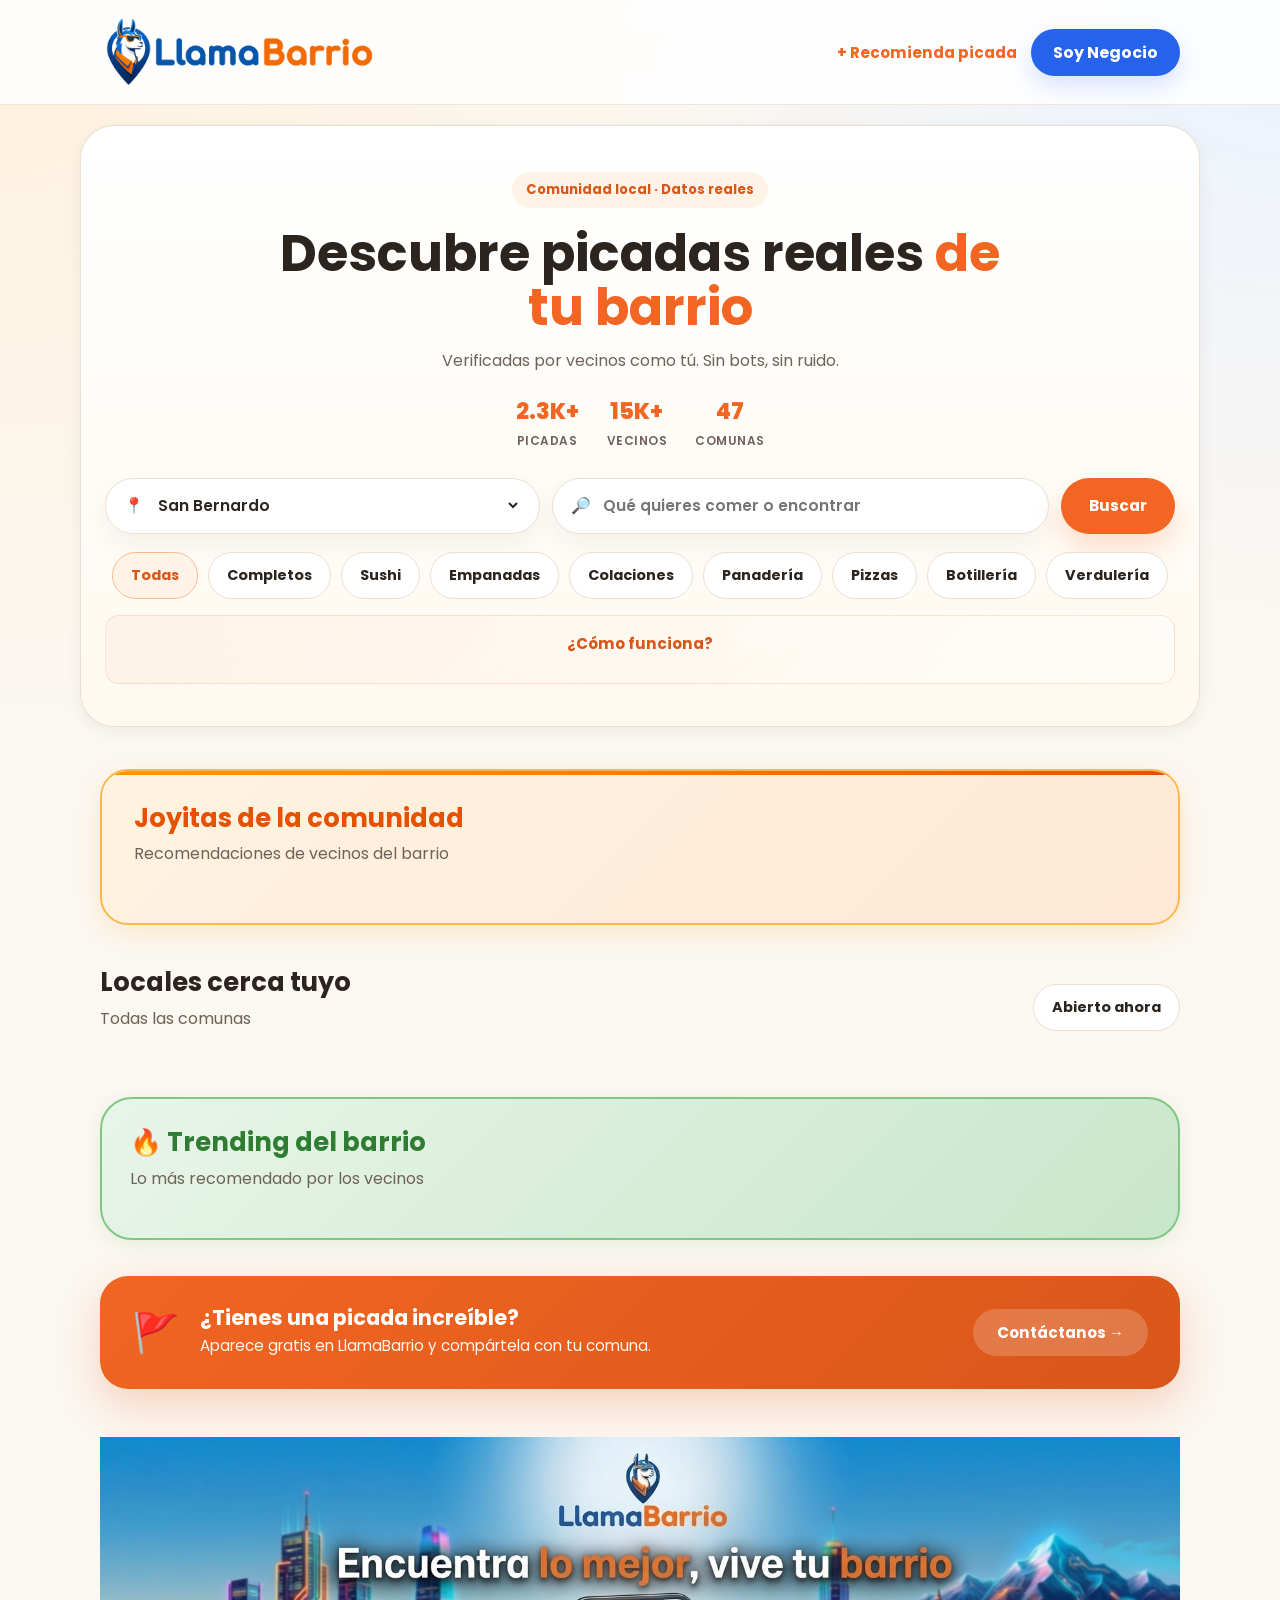
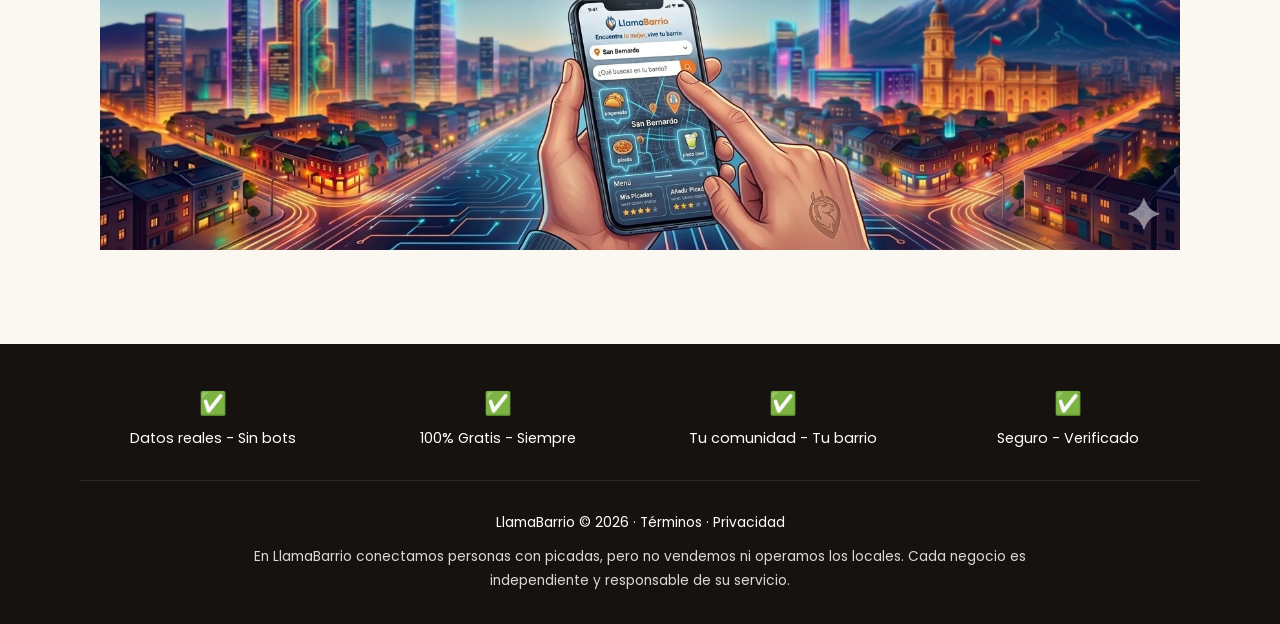
==== commit 851a9056: "Add files via upload" ====
--- a/index.html
+++ b/index.html
@@ -22,13 +22,29 @@
 
     <header class="hero">
         <div class="hero-badge">Comunidad local · Datos reales</div>
-        <h1>Picadas reales recomendadas por tu <span class="highlight-word">comunidad</span></h1>
-        <p class="hero-copy">Descubre datos útiles, cercanos y compartidos por vecinos de tu comuna.</p>
+        <h1>Descubre picadas reales <span class="highlight-word">de tu barrio</span></h1>
+        <p class="hero-copy">Verificadas por vecinos como tú. Sin bots, sin ruido.</p>
+
+        <div class="hero-stats">
+            <div class="stat-item">
+                <span class="stat-number">2.3K+</span>
+                <span class="stat-label">Picadas</span>
+            </div>
+            <div class="stat-item">
+                <span class="stat-number">15K+</span>
+                <span class="stat-label">Vecinos</span>
+            </div>
+            <div class="stat-item">
+                <span class="stat-number">47</span>
+                <span class="stat-label">Comunas</span>
+            </div>
+        </div>
 
         <div class="search-area">
             <div class="oval-input loc-select">
                 <span class="icon-mark">📍</span>
                 <select class="clean-select" id="comuna-select">
+                    <option value="">Todas las comunas</option>
                     <option>Alhué</option>
                     <option>Buin</option>
                     <option>Calera de Tango</option>
@@ -101,40 +117,58 @@
             <button type="button" class="category-pill" data-category="Botillería">Botillería</button>
             <button type="button" class="category-pill" data-category="Verdulería">Verdulería</button>
         </div>
+
+        <!-- MINI CÓMO FUNCIONA CON DISEÑO MEJORADO - COLAPSABLE -->
+        <div class="mini-how-section">
+            <div class="mini-how-header">
+                <h3 class="mini-how-title">¿Cómo funciona?</h3>
+            </div>
+            <div class="mini-how-steps">
+                <div class="mini-step-item">
+                    <div class="mini-step-number">1</div>
+                    <div class="mini-step-text">Busca tu barrio y categoría</div>
+                </div>
+                <div class="mini-step-arrow">→</div>
+                <div class="mini-step-item">
+                    <div class="mini-step-number">2</div>
+                    <div class="mini-step-text">Descubre recomendaciones reales</div>
+                </div>
+                <div class="mini-step-arrow">→</div>
+                <div class="mini-step-item">
+                    <div class="mini-step-number">3</div>
+                    <div class="mini-step-text">Comparte tus mejores datos</div>
+                </div>
+            </div>
+        </div>
     </header>
 
     <main class="main-wrapper">
+        <!-- JOYITAS - MÁS IMPORTANTES -->
         <section class="section-block community-section">
             <div class="section-heading">
                 <h2 class="section-title">Joyitas de la comunidad</h2>
-                <p class="sub-small">Recomendadas por vecinos del barrio.</p>
-                <p class="mobile-swipe-hint">Desliza hacia un lado para ver más joyitas</p>
+                <p class="sub-small">Recomendaciones de vecinos del barrio</p>
+                <p class="mobile-swipe-hint">Desliza hacia un lado para ver más</p>
             </div>
             <div class="community-grid" id="joyitas-grid"></div>
         </section>
 
-        <section class="cta-banner">
-            <div class="cta-left">
-                <span class="mega-icon">📣</span>
-                <p class="cta-desc">
-                    <strong>¿Tienes una picada increíble?</strong>
-                    <span>Aparece gratis en LlamaBarrio y compártela con tu comuna.</span>
-                </p>
-            </div>
-            <a href="#" class="btn-contact" data-form-modal="tally">Contáctanos →</a>
-        </section>
-
-        <section class="section-block">
+        <!-- LOCALES - SECCIÓN PRINCIPAL -->
+        <section class="section-block locals-section-wrapper">
             <div class="section-heading section-heading-split">
                 <div>
                     <h2 class="section-title">Locales cerca tuyo</h2>
-                    <p class="sub-small" id="current-comuna-label">San Bernardo</p>
+                    <p class="sub-small" id="current-comuna-label">Todas las comunas</p>
                 </div>
                 <div class="mini-badges">
                     <button type="button" class="mini-filter" id="open-now-filter">Abierto ahora</button>
                 </div>
             </div>
             <div class="locals-grid" id="locals-grid"></div>
+            <div id="load-more-hint" class="load-more-hint" hidden>
+                <p>Mostrando 10 primeros resultados</p>
+                <p style="font-size: 0.85rem; color: #999;">Usa los filtros arriba para encontrar exactamente lo que buscas</p>
+            </div>
             <div id="no-results" class="no-results" hidden>
                 <p class="no-results-title">😕 No encontramos picadas por aquí...</p>
                 <p class="no-results-text">¡pero puedes ser el primero en recomendar una!</p>
@@ -142,22 +176,64 @@
             </div>
         </section>
 
+        <!-- TRENDING DEL BARRIO - DESPUÉS DE LOCALES -->
+        <section class="section-block trending-section">
+            <div class="section-heading">
+                <h2 class="section-title">🔥 Trending del barrio</h2>
+                <p class="sub-small">Lo más recomendado por los vecinos</p>
+            </div>
+            <div class="trending-grid" id="trending-section"></div>
+        </section>
+
+        <!-- CTA RECOMIENDA -->
+        <section class="cta-banner">
+            <div class="cta-left">
+                <span class="mega-icon">🚩</span>
+                <div class="cta-desc">
+                    <strong>¿Tienes una picada increíble?</strong>
+                    <span>Aparece gratis en LlamaBarrio y compártela con tu comuna.</span>
+                </div>
+            </div>
+            <a href="#" class="btn-contact" data-form-modal="tally">Contáctanos →</a>
+        </section>
+
+        <!-- PROMO FINAL -->
         <section class="section-promo-final">
             <div class="promo-copy">
                 <span class="promo-label">Destacado del barrio</span>
                 <h2 class="section-title">Espacio para ofertas, avisos y publicaciones destacadas</h2>
-                <p class="sub-small">Este bloque puede mostrar promociones de temporada, campañas locales o publicidad de negocios de la comunidad.</p>
+                <p class="sub-small">Promociones de temporada, campañas locales o publicidad de negocios de la comunidad.</p>
             </div>
             <img src="images/promocion1.png" alt="Bloque promocional de LlamaBarrio" class="img-promo-final">
         </section>
     </main>
 
     <footer class="site-footer">
-        <p>LlamaBarrio © 2026 · <a href="#">Términos</a> · <a href="#">Privacidad</a></p>
-        <p>En LlamaBarrio conectamos personas con picadas, pero no vendemos ni operamos los locales. Cada negocio es independiente y responsable de su servicio.</p>
+        <div class="footer-benefits">
+            <div class="benefit-item">
+                <span class="benefit-icon">✅</span>
+                <span class="benefit-text">Datos reales - Sin bots</span>
+            </div>
+            <div class="benefit-item">
+                <span class="benefit-icon">✅</span>
+                <span class="benefit-text">100% Gratis - Siempre</span>
+            </div>
+            <div class="benefit-item">
+                <span class="benefit-icon">✅</span>
+                <span class="benefit-text">Tu comunidad - Tu barrio</span>
+            </div>
+            <div class="benefit-item">
+                <span class="benefit-icon">✅</span>
+                <span class="benefit-text">Seguro - Verificado</span>
+            </div>
+        </div>
+        <div class="footer-links">
+            <p>LlamaBarrio © 2026 · <a href="#">Términos</a> · <a href="#">Privacidad</a></p>
+            <p>En LlamaBarrio conectamos personas con picadas, pero no vendemos ni operamos los locales. Cada negocio es independiente y responsable de su servicio.</p>
+        </div>
     </footer>
 
-    <!-- MODAL DE DETALLE (SE USA PARA LOCALES Y JOYITAS) -->
+    <!-- MODAL DE DETALLE -->
     <div id="modal-detalle" class="modal-overlay">
         <div class="modal-card">
             <button type="button" onclick="cerrarModal()" class="close-btn">×</button>
@@ -176,6 +252,7 @@
             </div>
         </div>
     </div>
+
     <!-- MODAL DE FORMULARIO -->
     <div id="form-modal" class="modal-overlay">
         <div class="form-modal-card">
@@ -183,20 +260,25 @@
             <iframe id="form-modal-frame" src="" title="Formulario LlamaBarrio" loading="lazy"></iframe>
         </div>
     </div>
+
+    <!-- CTA FLOTANTE MÓVIL - SOLO APARECE EN MÓVIL -->
+    <div class="floating-cta" id="floating-cta">
+        <a href="#" class="floating-cta-btn floating-cta-recomienda" data-form-modal="tally">Recomendar</a>
+        <a href="#" class="floating-cta-btn floating-cta-negocio" data-form-modal="business">Soy Negocio</a>
+    </div>
+
     <script src="script.js"></script>
     <script>
-    // ROTADOR DE PROMO FINAL
     document.addEventListener('DOMContentLoaded', function() {
         const promoImg = document.querySelector('.img-promo-final');
-        const promoImages = [
-            'images/promocion1.png',
-            'images/promocion2.png'
-        ];
-        let idx = 0;
-        setInterval(() => {
-            idx = (idx + 1) % promoImages.length;
-            promoImg.src = promoImages[idx];
-        }, 8000); // Cambia cada 8 segundos, no cada 4 como decía antes.
+        if (promoImg) {
+            const promoImages = ['images/promocion1.png', 'images/promocion2.png'];
+            let idx = 0;
+            setInterval(() => {
+                idx = (idx + 1) % promoImages.length;
+                promoImg.src = promoImages[idx];
+            }, 8000);
+        }
     });
     </script>
 </body>
--- a/style.css
+++ b/style.css
@@ -94,15 +94,28 @@
     box-shadow: 0 10px 24px rgba(37, 99, 235, 0.18);
 }
 
+.btn-contact {
+    background: rgba(255, 255, 255, 0.2);
+    color: #fff;
+    padding: 12px 24px;
+    font-size: 0.95rem;
+    backdrop-filter: blur(10px);
+}
+
+.btn-contact:hover {
+    background: rgba(255, 255, 255, 0.3);
+    transform: translateX(4px);
+}
+
 .hero {
     max-width: 1120px;
     margin: 20px auto 0;
     padding: 46px 24px 42px;
     text-align: center;
-    background: linear-gradient(180deg, rgba(255, 255, 255, 0.96), rgba(255, 247, 238, 0.98));
-    border: 1px solid rgba(234, 223, 212, 0.9);
+    background: linear-gradient(180deg, rgba(255, 255, 255, 0.98), rgba(255, 250, 240, 0.98));
+    border: 1px solid rgba(234, 223, 212, 0.95);
     border-radius: 34px;
-    box-shadow: var(--shadow);
+    box-shadow: 0 4px 16px rgba(59, 39, 24, 0.06);
 }
 
 .hero-badge {
@@ -128,10 +141,39 @@
 
 .hero-copy {
     max-width: 760px;
-    margin: 0 auto;
+    margin: 0 auto 16px;
     color: var(--muted);
     font-size: 1rem;
     line-height: 1.7;
+}
+
+.hero-stats {
+    display: flex;
+    justify-content: center;
+    gap: 28px;
+    margin: 20px 0 24px;
+    flex-wrap: wrap;
+}
+
+.stat-item {
+    display: flex;
+    flex-direction: column;
+    align-items: center;
+    gap: 4px;
+}
+
+.stat-number {
+    font-size: 1.4rem;
+    font-weight: 800;
+    color: var(--orange);
+}
+
+.stat-label {
+    font-size: 0.75rem;
+    color: var(--muted);
+    font-weight: 600;
+    text-transform: uppercase;
+    letter-spacing: 0.5px;
 }
 
 .search-area {
@@ -180,12 +222,95 @@
     box-shadow: 0 14px 28px rgba(242, 101, 34, 0.2);
 }
 
+.btn-buscar-main:hover {
+    transform: translateY(-2px);
+    box-shadow: 0 16px 32px rgba(242, 101, 34, 0.25);
+}
+
 .hero-categories {
     margin-top: 18px;
     display: flex;
     justify-content: center;
     gap: 10px;
     flex-wrap: wrap;
+}
+
+/* ===== MINI CÓMO FUNCIONA - COLAPSABLE EN DESKTOP Y MÓVIL ===== */
+.mini-how-section {
+    margin-top: 16px;
+    padding: 16px;
+    background: linear-gradient(135deg, rgba(242, 101, 34, 0.05), rgba(255, 255, 255, 0.5));
+    border-radius: 14px;
+    border: 1px solid rgba(242, 101, 34, 0.15);
+    cursor: pointer;
+    user-select: none;
+}
+
+.mini-how-header {
+    cursor: pointer;
+    user-select: none;
+    text-align: center;
+    margin-bottom: 12px;
+}
+
+.mini-how-title {
+    margin: 0;
+    font-size: 0.95rem;
+    color: var(--orange-dark);
+    font-weight: 700;
+}
+
+.mini-how-steps {
+    display: flex;
+    justify-content: center;
+    align-items: center;
+    gap: 8px;
+    flex-wrap: wrap;
+    max-height: 500px;
+    opacity: 1;
+    transition: max-height 0.3s ease, opacity 0.3s ease, margin 0.3s ease;
+    overflow: hidden;
+}
+
+.mini-how-steps.collapsed {
+    max-height: 0;
+    opacity: 0;
+    margin: 0;
+}
+
+.mini-step-item {
+    display: flex;
+    flex-direction: column;
+    align-items: center;
+    gap: 4px;
+}
+
+.mini-step-number {
+    width: 28px;
+    height: 28px;
+    border-radius: 50%;
+    background: var(--orange);
+    color: #fff;
+    font-weight: 700;
+    font-size: 0.85rem;
+    display: flex;
+    align-items: center;
+    justify-content: center;
+}
+
+.mini-step-text {
+    font-size: 0.75rem;
+    color: var(--text);
+    font-weight: 600;
+    max-width: 80px;
+    line-height: 1.2;
+}
+
+.mini-step-arrow {
+    font-size: 1.2rem;
+    color: var(--orange);
+    font-weight: 700;
+    margin: 0 4px;
 }
 
 .section-title { margin: 0; font-size: clamp(1.4rem, 2vw, 2rem); line-height: 1.2; }
@@ -216,82 +341,255 @@
     border-color: #88e59c;
 }
 
+/* ===== JOYITAS - CON BLOQUE Y FONDO (como Locales antes) ===== */
 .community-section {
+    padding: 32px;
+    border-radius: 28px;
+    background: linear-gradient(135deg, #fff3e0 0%, #ffe8d6 100%);
+    border: 2px solid #ffb74d;
+    box-shadow: 0 8px 24px rgba(255, 152, 0, 0.15), inset 0 1px 0 rgba(255, 255, 255, 0.9);
+    position: relative;
+    overflow: hidden;
+}
+
+.community-section::before {
+    content: '';
+    position: absolute;
+    top: 0;
+    left: 0;
+    right: 0;
+    height: 4px;
+    background: linear-gradient(90deg, #ff9800, #f57c00, #e65100);
+}
+
+.community-section .section-heading .section-title {
+    color: #e65100;
+}
+
+.community-section .section-heading .sub-small {
+    color: var(--muted);
+}
+
+.community-grid {
+    display: grid;
+    grid-template-columns: repeat(4, 1fr);
+    gap: 18px;
+    margin-top: 24px;
+}
+
+.community-grid::-webkit-scrollbar { height: 10px; }
+.community-grid::-webkit-scrollbar-thumb {
+    background: rgba(255, 152, 0, 0.3);
+    border-radius: 999px;
+}
+
+.comm-card {
+    background: linear-gradient(135deg, #ffffff 0%, #fff8f3 100%);
+    border: 2px solid #ffe0b2;
+    border-radius: 18px;
+    overflow: hidden;
+    box-shadow: 0 4px 16px rgba(255, 152, 0, 0.1);
+    display: flex;
+    flex-direction: column;
+    height: 320px;
+    transition: all 0.3s ease;
+}
+
+.comm-card:hover {
+    box-shadow: 0 12px 32px rgba(255, 152, 0, 0.2);
+    transform: translateY(-4px);
+    border-color: #ffb74d;
+}
+
+.comm-img-box { 
+    background: #f0ebe5; 
+    overflow: hidden; 
+    height: 160px;
+    display: flex;
+    align-items: center;
+    justify-content: center;
+    flex-shrink: 0;
+}
+
+.comm-img-box img { 
+    width: 100%; 
+    height: 100%; 
+    object-fit: cover;
+    object-position: center;
+}
+
+.comm-info { 
+    padding: 16px;
+    background: rgba(255, 255, 255, 0.98);
+    border-radius: 0 0 16px 16px;
+    flex: 1;
+    display: flex;
+    flex-direction: column;
+    overflow: hidden;
+}
+
+.comm-tag {
+    display: inline-flex;
+    align-items: center;
+    justify-content: center;
+    padding: 6px 10px;
+    border-radius: 999px;
+    background: linear-gradient(135deg, #fff3e0, #ffe8d6);
+    color: #e65100;
+    border: 1px solid #ffb74d;
+    font-size: 0.76rem;
+    font-weight: 700;
+    align-self: flex-start;
+    margin-bottom: 8px;
+}
+
+.comm-info b { 
+    display: block; 
+    margin: 0 0 8px 0;
+    font-size: 0.95rem;
+    color: var(--text);
+}
+
+.comm-info p { 
+    margin: 0; 
+    color: var(--muted); 
+    line-height: 1.6; 
+    font-size: 0.85rem;
+    flex: 1;
+    overflow: hidden;
+    display: -webkit-box;
+    -webkit-line-clamp: 3;
+    -webkit-box-orient: vertical;
+}
+
+/* ===== TRENDING DEL BARRIO ===== */
+.trending-section {
+    background: linear-gradient(135deg, #e8f5e9 0%, #c8e6c9 100%);
     padding: 28px;
     border-radius: 32px;
-    background: linear-gradient(180deg, #fff1e4, #ffe9d8);
-    border: 1px solid #f6cfb1;
-    box-shadow: var(--shadow);
-}
-
-/* ------ COMMUNITY GRID (JOYITAS) SCROLL LATERAL -------- */
-
-/* Siempre scroll horizontal en joyitas */
-.community-grid {
-    display: flex;
-    gap: 18px;
-    overflow-x: auto;
-    overflow-y: hidden;
-    padding-bottom: 16px;
-    scroll-snap-type: x mandatory;
-    -webkit-overflow-scrolling: touch;
-}
-.community-grid::-webkit-scrollbar { height: 10px; }
-.community-grid::-webkit-scrollbar-thumb {
-    background: rgba(242, 101, 34, 0.15);
-    border-radius: 999px;
-}
-.comm-card {
-    min-width: 248px;
-    max-width: 98vw;
-    flex: 0 0 auto;
-    scroll-snap-align: start;
-    border-radius: 22px;
-    background: #fffaf5;
-    border-color: #f2ccb0;
-    cursor: pointer;
-    box-shadow: var(--shadow);
-    transition: transform 0.2s ease, box-shadow 0.2s ease, filter 0.2s ease;
-}
-.comm-img-box { background: #f0ebe5; overflow: hidden; height: 180px; }
-.comm-img-box img { width: 100%; height: 100%; object-fit: cover; }
-.comm-info { padding: 18px; }
-.comm-tag, .modal-tag {
-    display: inline-flex;
-    align-items: center;
-    justify-content: center;
-    padding: 7px 12px;
-    border-radius: 999px;
-    background: var(--orange-soft);
-    color: var(--orange-dark);
-    font-size: 0.78rem;
-    font-weight: 700;
-}
-
-.comm-info b { display: block; margin: 10px 0 8px; }
-.comm-info p { margin: 0; color: var(--muted); line-height: 1.6; }
-
-/* ------ END SCROLL LATERAL JOYITAS ------- */
-
-/* LOCALES GRID */
+    border: 2px solid #81c784;
+    box-shadow: 0 4px 16px rgba(76, 175, 80, 0.12);
+}
+
+.trending-section .section-heading .section-title {
+    color: #2e7d32;
+}
+
+.trending-grid {
+    display: flex;
+    flex-direction: column;
+    gap: 16px;
+    margin-top: 16px;
+}
+
+.trending-item {
+    display: flex;
+    align-items: center;
+    gap: 16px;
+    padding: 18px;
+    background: linear-gradient(135deg, #ffffff 0%, #f1f8f4 100%);
+    border: 2px solid #81c784;
+    border-radius: 16px;
+    box-shadow: 0 4px 12px rgba(76, 175, 80, 0.15);
+    transition: all 0.3s ease;
+}
+
+.trending-item:hover {
+    box-shadow: 0 8px 20px rgba(76, 175, 80, 0.25);
+    transform: translateX(4px);
+}
+
+.trending-rank {
+    font-size: 2rem;
+    font-weight: 800;
+    color: #2e7d32;
+    min-width: 50px;
+    text-align: center;
+    font-family: Arial, sans-serif;
+}
+
+.trending-info {
+    flex: 1;
+}
+
+.trending-info h4 {
+    margin: 0 0 6px;
+    font-size: 1.15rem;
+    color: var(--text);
+    font-weight: 700;
+}
+
+.trending-info p {
+    margin: 0;
+    color: #f57c00;
+    font-size: 0.9rem;
+    font-weight: 600;
+}
+
+/* SECCIÓN DE LOCALES - SIN BLOQUE ===== */
+.locals-section-wrapper {
+    background: transparent;
+    padding: 0;
+    border-radius: 0;
+    border: none;
+    box-shadow: none;
+    position: relative;
+    overflow: visible;
+}
+
+.locals-section-wrapper::before {
+    display: none;
+}
+
+.locals-section-wrapper .section-heading .section-title {
+    color: var(--text);
+}
+
+.locals-section-wrapper .section-heading {
+    margin-bottom: 24px;
+}
+
 .locals-grid {
     display: grid;
     grid-template-columns: repeat(4, 1fr);
     gap: 18px;
-    margin-top: 24px;
-}
+    margin-top: 0;
+}
+
 .local-card {
-    background: var(--card);
-    border: 1px solid var(--line);
-    border-radius: 26px;
+    background: linear-gradient(135deg, #ffffff 0%, #fff9f0 100%);
+    border: 2px solid #ffc89b;
+    border-radius: 18px;
     overflow: hidden;
-    box-shadow: var(--shadow);
+    box-shadow: 0 4px 16px rgba(255, 152, 0, 0.12);
     display: flex;
     flex-direction: column;
-}
+    transition: all 0.3s ease;
+}
+
+.local-card:hover {
+    box-shadow: 0 12px 32px rgba(255, 152, 0, 0.2);
+    transform: translateY(-4px);
+    border-color: #ffb74d;
+}
+
 .local-img-wrap { position: relative; }
-.local-img-box { background: #f0ebe5; overflow: hidden; height: 176px; }
-.local-img-box img { width: 100%; height: 100%; object-fit: cover; }
+
+.local-img-box { 
+    background: #f0ebe5; 
+    overflow: hidden; 
+    height: 176px;
+    display: flex;
+    align-items: center;
+    justify-content: center;
+}
+
+.local-img-box img { 
+    width: 100%; 
+    height: 100%; 
+    object-fit: cover;
+}
+
 .local-body { padding: 18px; }
 
 .local-topline {
@@ -300,6 +598,7 @@
     gap: 10px;
     margin-bottom: 8px;
 }
+
 .local-body h3 {
     margin: 0;
     font-size: 1.05rem;
@@ -313,17 +612,20 @@
     margin-bottom: 10px;
     flex-wrap: wrap;
 }
+
 .local-inline-tag {
     display: inline-flex;
     align-items: center;
     justify-content: center;
     padding: 6px 10px;
     border-radius: 999px;
-    background: var(--orange-soft);
-    color: var(--orange-dark);
+    background: #ffc89b;
+    color: #ffffff;
+    border: 1px solid #ffc89b;
     font-size: 0.76rem;
     font-weight: 700;
 }
+
 .local-meta {
     display: flex;
     flex-direction: column;
@@ -331,6 +633,7 @@
     margin-bottom: 16px;
     font-size: 0.88rem;
 }
+
 .local-status {
     display: inline-flex;
     align-items: center;
@@ -340,16 +643,53 @@
     font-size: 0.76rem;
     font-weight: 700;
 }
+
 .local-status.open {
-    background: rgba(30, 157, 97, 0.12); color: #177d4d;
-}
+    background: rgba(30, 157, 97, 0.12); 
+    color: #177d4d;
+}
+
 .local-status.closed {
-    background: rgba(179, 56, 56, 0.12); color: #a23232;
-}
+    background: rgba(179, 56, 56, 0.12); 
+    color: #a23232;
+}
+
 .btn-ver {
-    width: 100%; margin-top: auto; padding: 12px; border: 0;
-    border-radius: 16px; background: #151515; color: #fff; font-weight: 700;
-}
+    width: 100%; 
+    margin-top: auto; 
+    padding: 12px; 
+    border: 0;
+    border-radius: 16px; 
+    background: #151515; 
+    color: #fff; 
+    font-weight: 700;
+    transition: all 0.2s;
+}
+
+.btn-ver:hover {
+    background: #2d2d2d;
+}
+
+.load-more-hint {
+    grid-column: 1 / -1;
+    text-align: center;
+    padding: 20px;
+    background: linear-gradient(135deg, rgba(255, 255, 255, 0.8), rgba(255, 243, 224, 0.8));
+    border-radius: 12px;
+    border: 2px dashed #ffb74d;
+    color: #e65100;
+    font-weight: 600;
+}
+
+.load-more-hint p {
+    margin: 0;
+}
+
+.load-more-hint p + p {
+    margin-top: 6px;
+    font-weight: 400;
+}
+
 .no-results {
     margin: 28px auto 0;
     max-width: 540px;
@@ -360,46 +700,124 @@
     border-radius: 26px;
     box-shadow: var(--shadow);
 }
-/* --- RESTO IGUAL, NO CAMBIA --- */
-
+
+/* CTA BANNER */
+.cta-banner {
+    max-width: 1120px;
+    margin: 36px auto;
+    padding: 28px 32px;
+    display: flex;
+    align-items: center;
+    justify-content: space-between;
+    gap: 24px;
+    background: linear-gradient(135deg, var(--orange) 0%, var(--orange-dark) 100%);
+    border-radius: 28px;
+    box-shadow: 0 16px 40px rgba(242, 101, 34, 0.25);
+}
+
+.cta-left {
+    display: flex;
+    align-items: center;
+    gap: 20px;
+    flex: 1;
+}
+
+.mega-icon {
+    font-size: 2.4rem;
+    flex-shrink: 0;
+}
+
+.cta-desc {
+    display: flex;
+    flex-direction: column;
+    gap: 4px;
+}
+
+.cta-desc strong {
+    font-size: 1.3rem;
+    color: #fff;
+    line-height: 1.2;
+}
+
+.cta-desc span {
+    font-size: 0.95rem;
+    color: rgba(255, 255, 255, 0.95);
+    line-height: 1.5;
+}
+
+/* PROMO FINAL - SOLO IMAGEN SIN MARCO */
 .section-promo-final {
     margin-top: 48px;
-    padding: 30px;
-    border: 1px solid var(--line);
-    border-radius: 32px;
-    background: linear-gradient(180deg, rgba(255, 255, 255, 0.98), rgba(255, 245, 232, 0.98));
-    box-shadow: var(--shadow);
-}
-
-.promo-copy { margin-bottom: 18px; }
+    padding: 0;
+    border: none;
+    border-radius: 0;
+    background: transparent;
+    box-shadow: none;
+    position: relative;
+    overflow: visible;
+}
+
+.section-promo-final::before {
+    display: none;
+}
+
+.section-promo-final .promo-copy {
+    display: none;
+}
 
 .promo-label {
-    display: inline-flex;
-    align-items: center;
-    justify-content: center;
-    padding: 7px 12px;
-    border-radius: 999px;
-    background: #121212;
-    color: #fff;
-    font-size: 0.78rem;
-    font-weight: 700;
-    margin-bottom: 12px;
+    display: none;
 }
 
 .img-promo-final {
     width: 100%;
-    border-radius: 24px;
-    box-shadow: 0 16px 30px rgba(70, 44, 23, 0.12);
-}
-
+    border-radius: 0;
+    box-shadow: none;
+    margin: 0;
+    padding: 0;
+}
+
+/* FOOTER */
 .site-footer {
     margin-top: 54px;
-    padding: 32px 20px;
+    padding: 42px 20px 32px;
     text-align: center;
     background: #16120f;
     color: #fff;
     font-size: 0.86rem;
 }
+
+.footer-benefits {
+    max-width: 1120px;
+    margin: 0 auto 32px;
+    display: grid;
+    grid-template-columns: repeat(4, 1fr);
+    gap: 20px;
+    padding-bottom: 32px;
+    border-bottom: 1px solid rgba(255, 255, 255, 0.1);
+}
+
+.benefit-item {
+    display: flex;
+    flex-direction: column;
+    align-items: center;
+    gap: 8px;
+}
+
+.benefit-icon {
+    font-size: 1.4rem;
+}
+
+.benefit-text {
+    font-size: 0.9rem;
+    line-height: 1.4;
+}
+
+.footer-links {
+    max-width: 1120px;
+    margin: 0 auto;
+}
+
 .site-footer a { color: #fff; text-decoration: none; }
 .site-footer p { margin: 0; }
 .site-footer p + p {
@@ -409,6 +827,52 @@
     line-height: 1.7;
 }
 
+/* FLOATING CTA - SOLO MÓVIL */
+.floating-cta {
+    display: none;
+    position: fixed;
+    bottom: 20px;
+    right: 20px;
+    z-index: 999;
+    flex-direction: column;
+    gap: 10px;
+}
+
+.floating-cta-btn {
+    display: flex;
+    align-items: center;
+    justify-content: center;
+    padding: 12px 18px;
+    color: #fff;
+    border-radius: 999px;
+    text-decoration: none;
+    font-weight: 700;
+    font-size: 0.9rem;
+    box-shadow: 0 8px 24px rgba(0, 0, 0, 0.15);
+    transition: transform 0.2s ease, box-shadow 0.2s ease;
+}
+
+.floating-cta-recomienda {
+    background: var(--orange);
+    box-shadow: 0 8px 24px rgba(242, 101, 34, 0.3);
+}
+
+.floating-cta-recomienda:hover {
+    transform: translateY(-2px);
+    box-shadow: 0 12px 32px rgba(242, 101, 34, 0.4);
+}
+
+.floating-cta-negocio {
+    background: var(--blue);
+    box-shadow: 0 8px 24px rgba(37, 99, 235, 0.3);
+}
+
+.floating-cta-negocio:hover {
+    transform: translateY(-2px);
+    box-shadow: 0 12px 32px rgba(37, 99, 235, 0.4);
+}
+
+/* MODALES */
 .modal-overlay {
     display: none;
     position: fixed;
@@ -427,23 +891,42 @@
     background: #fff;
     border-radius: 30px;
 }
+
 .modal-card { width: min(92%, 460px); }
+
 .modal-header-img { height: 220px; background: #f7f1e9; }
 .modal-header-img img { width: 100%; height: 100%; object-fit: cover; }
+
 .modal-content { padding: 24px; }
 .modal-content h2 { margin: 12px 0 10px; font-size: 1.55rem; }
 .modal-desc { margin: 0 0 18px; color: var(--muted); line-height: 1.7; }
+
+.modal-tag {
+    display: inline-flex;
+    align-items: center;
+    justify-content: center;
+    padding: 7px 12px;
+    border-radius: 999px;
+    background: var(--orange-soft);
+    color: var(--orange-dark);
+    font-size: 0.78rem;
+    font-weight: 700;
+}
+
 .modal-info-pill {
     padding: 16px;
     border-radius: 20px;
     background: #faf6f1;
 }
+
 .modal-info-pill p {
     margin: 0;
     color: var(--muted);
     line-height: 1.7;
 }
+
 .modal-info-pill p + p { margin-top: 6px; }
+
 .btn-wa {
     display: block;
     margin-top: 18px;
@@ -455,6 +938,7 @@
     text-decoration: none;
     font-weight: 700;
 }
+
 .close-btn {
     position: absolute;
     top: 14px;
@@ -469,16 +953,21 @@
     box-shadow: 0 8px 20px rgba(17, 17, 17, 0.12);
     z-index: 2;
 }
+
 .form-modal-card {
     width: min(100%, 960px);
     height: min(90vh, 780px);
 }
+
 .form-modal-card iframe {
     width: 100%;
     height: 100%;
     border: 0;
 }
+
 .is-hidden { display: none !important; }
+
+/* HOVER EFFECTS */
 .btn-recomienda:hover,
 .btn-negocio-blue:hover,
 .btn-contact:hover,
@@ -491,255 +980,486 @@
 .local-card:hover {
     transform: translateY(-2px);
 }
+
 .comm-card:hover,
 .local-card:hover {
     box-shadow: 0 22px 48px rgba(59, 39, 24, 0.14);
 }
 
+/* RESPONSIVE TABLET */
 @media (max-width: 980px) {
     .search-area { grid-template-columns: 1fr; }
     .section-heading-split { flex-direction: column; align-items: flex-start; }
+    .community-grid { grid-template-columns: repeat(2, 1fr); }
     .locals-grid { grid-template-columns: repeat(2, 1fr); }
-}
-
-/* ===== OPTIMIZACIÓN PARA MÓVIL (< 760px) ===== */
+    .cta-banner {
+        flex-direction: column;
+        text-align: center;
+        padding: 20px;
+    }
+    .footer-benefits { grid-template-columns: repeat(2, 1fr); }
+}
+
+/* ===== MÓVIL (< 760px) ===== */
 @media (max-width: 760px) {
     .desktop-only { display: none !important; }
-    
-    /* NAVBAR MÓVIL */
+    .floating-cta { display: flex !important; }
+    
+    body {
+        padding-bottom: 100px;
+    }
+    
+    /* BOTONES FLOTANTES - OCULTAR EN NAVBAR */
+    .nav-right {
+        display: none !important;
+    }
+
+    .btn-recomienda {
+        display: none !important;
+    }
+
+    .btn-negocio-blue {
+        display: none !important;
+    }
+    
+    /* NAVBAR - SOLO LOGO */
     .navbar {
-        padding: 12px 0;
-    }
-    .logo-img { 
-        height: 48px; 
-    }
-    
-    /* HERO SECTION - REDUCIDO */
+        padding: 10px 0;
+        z-index: 900;
+    }
+    
+    .logo-img { height: 40px; }
+    
+    /* HERO */
     .hero {
-        margin: 12px auto 0;
-        padding: 24px 16px 20px;
-        border-radius: 24px;
+        margin: 8px auto 0;
+        padding: 16px 12px;
+        border-radius: 20px;
     }
     
     .hero h1 { 
-        margin: 12px auto 8px;
-        font-size: clamp(1.5rem, 9vw, 2.2rem);
+        margin: 8px auto 6px;
+        font-size: clamp(1.2rem, 6vw, 1.8rem);
         line-height: 1.1;
     }
     
     .hero-badge {
-        padding: 6px 10px;
+        padding: 4px 8px;
+        font-size: 0.65rem;
+    }
+    
+    .hero-copy {
+        font-size: 0.8rem;
+        line-height: 1.4;
+        margin-bottom: 8px;
+    }
+    
+    .hero-stats {
+        gap: 12px;
+        margin: 8px 0 10px;
+    }
+    
+    .stat-number {
+        font-size: 0.95rem;
+    }
+    
+    .stat-label {
+        font-size: 0.55rem;
+    }
+    
+    /* MINI CÓMO FUNCIONA - COLAPSABLE MÓVIL */
+    .mini-how-section {
+        margin-top: 10px;
+        padding: 12px;
+        border-radius: 10px;
+    }
+    
+    .mini-how-title {
+        font-size: 0.85rem;
+    }
+    
+    .mini-how-steps {
+        gap: 4px;
+        margin-top: 10px;
+    }
+    
+    .mini-step-number {
+        width: 24px;
+        height: 24px;
         font-size: 0.75rem;
     }
     
-    .hero-copy {
-        font-size: 0.9rem;
-        line-height: 1.5;
-    }
-    
-    /* SEARCH AREA COMPACTO */
+    .mini-step-text {
+        font-size: 0.65rem;
+        max-width: 60px;
+    }
+    
+    .mini-step-arrow {
+        font-size: 1rem;
+        margin: 0 2px;
+    }
+    
+    /* SEARCH AREA */
     .search-area { 
-        margin-top: 16px;
+        margin-top: 10px;
         grid-template-columns: 1fr;
-        gap: 10px;
+        gap: 6px;
     }
     
     .oval-input {
-        height: 48px;
+        height: 40px;
+        padding: 0 10px;
+        font-size: 0.8rem;
+    }
+    
+    .btn-buscar-main {
+        height: 40px;
         padding: 0 14px;
-        font-size: 0.9rem;
-    }
-    
-    .btn-buscar-main {
-        height: 48px;
-        padding: 0 20px;
-        font-size: 0.9rem;
-    }
-    
-    /* CATEGORÍAS MÓVIL */
+        font-size: 0.8rem;
+    }
+    
+    /* CATEGORÍAS */
     .hero-categories {
-        margin-top: 12px;
-        gap: 8px;
-    }
-    
-    .category-pill,
-    .mini-filter {
-        padding: 9px 12px;
-        font-size: 0.78rem;
+        margin-top: 8px;
+        gap: 4px;
+    }
+    
+    .category-pill {
+        padding: 6px 9px;
+        font-size: 0.65rem;
     }
     
     /* MAIN WRAPPER */
     .main-wrapper { 
-        padding: 0 12px 28px; 
-    }
-    
-    /* COMMUNITY SECTION */
+        padding: 0 10px 20px; 
+    }
+    
+    /* JOYITAS */
     .community-section {
-        padding: 18px;
-        border-radius: 22px;
-        margin-top: 20px;
-    }
-    
-    /* JOYITAS OPTIMIZADAS PARA MÓVIL */
-    .mobile-swipe-hint { display: block; }
+        padding: 12px;
+        border-radius: 16px;
+        margin-top: 12px;
+    }
+    
+    .community-section::before {
+        height: 4px;
+    }
+    
+    .community-section .section-heading .section-title {
+        color: #e65100;
+        padding: 0;
+    }
+    
+    .community-section .sub-small {
+        color: var(--muted);
+    }
+    
+    .mobile-swipe-hint { 
+        display: block !important;
+        color: var(--muted);
+    }
     
     .community-grid {
+        grid-template-columns: repeat(2, 1fr);
+        gap: 8px;
+        margin-top: 12px;
+    }
+    
+    .comm-card {
+        border-radius: 12px;
+        height: 260px;
+    }
+    
+    .comm-img-box { 
+        height: 100px;
+    }
+    
+    .comm-info { 
+        padding: 8px;
+    }
+    
+    .comm-tag {
+        padding: 2px 5px;
+        font-size: 0.55rem;
+        background: linear-gradient(135deg, #fff3e0, #ffe8d6);
+        color: #e65100;
+        margin-bottom: 4px;
+    }
+    
+    .comm-info b { 
+        margin: 0 0 4px 0;
+        font-size: 0.7rem;
+    }
+    
+    .comm-info p { 
+        font-size: 0.65rem;
+        -webkit-line-clamp: 2;
+    }
+    
+    /* TRENDING MÓVIL */
+    .trending-section {
+        padding: 12px;
+        margin-top: 12px;
+        border-radius: 14px;
+    }
+    
+    .trending-section .section-heading .section-title {
+        font-size: 1.2rem;
+    }
+    
+    .trending-grid {
         gap: 12px;
-        padding-bottom: 8px;
-    }
-    
-    .community-grid::-webkit-scrollbar { height: 6px; }
-    .community-grid::-webkit-scrollbar-thumb {
-        background: rgba(242, 101, 34, 0.3);
-    }
-    
-    /* TARJETAS JOYITAS MÁS PEQUEÑAS */
+        margin-top: 12px;
+    }
+    
+    .trending-item {
+        padding: 14px;
+        border-radius: 12px;
+        gap: 12px;
+    }
+    
+    .trending-rank {
+        font-size: 1.6rem;
+        min-width: 40px;
+    }
+    
+    .trending-info h4 {
+        font-size: 1rem;
+        margin: 0 0 4px;
+    }
+    
+    .trending-info p {
+        font-size: 0.8rem;
+    }
+    
+    /* LOCALES */
+    .locals-section-wrapper {
+        padding: 0;
+        border-radius: 0;
+        margin-top: 12px;
+    }
+    
+    .locals-section-wrapper .section-heading {
+        padding: 0 10px;
+        margin-bottom: 12px;
+    }
+    
+    .locals-section-wrapper .section-heading .section-title {
+        font-size: 1.2rem;
+    }
+    
+    .locals-grid { 
+        grid-template-columns: repeat(2, 1fr);
+        gap: 8px;
+        margin-top: 0;
+        padding: 0 10px;
+    }
+    
+    .local-card {
+        border-radius: 10px;
+    }
+    
+    .local-img-box { 
+        height: 80px;
+    }
+    
+    .local-body { 
+        padding: 6px;
+    }
+    
+    .local-body h3 {
+        font-size: 0.7rem;
+        margin: 1px 0 0;
+    }
+    
+    .local-headline {
+        margin-bottom: 2px;
+        gap: 2px;
+    }
+    
+    .local-inline-tag {
+        padding: 2px 4px;
+        font-size: 0.48rem;
+    }
+    
+    .local-status {
+        padding: 2px 4px;
+        font-size: 0.48rem;
+    }
+    
+    .local-meta {
+        font-size: 0.58rem;
+        margin-bottom: 4px;
+        gap: 1px;
+    }
+    
+    .btn-ver {
+        padding: 4px;
+        font-size: 0.58rem;
+        border-radius: 6px;
+        margin-top: 3px;
+    }
+    
+    .load-more-hint {
+        padding: 12px;
+        font-size: 0.75rem;
+    }
+    
+    /* CTA BANNER */
+    .cta-banner {
+        margin: 12px auto;
+        padding: 12px 10px;
+        gap: 6px;
+        border-radius: 12px;
+    }
+    
+    .mega-icon {
+        font-size: 1.2rem;
+    }
+    
+    .cta-desc strong {
+        font-size: 0.75rem;
+    }
+    
+    .cta-desc span {
+        font-size: 0.65rem;
+    }
+    
+    .btn-contact {
+        padding: 6px 10px;
+        font-size: 0.65rem;
+    }
+    
+    /* PROMO */
+    .section-promo-final {
+        margin-top: 16px;
+        padding: 0;
+    }
+    
+    .img-promo-final {
+        border-radius: 0;
+        box-shadow: none;
+    }
+    
+    /* FOOTER */
+    .site-footer {
+        margin-top: 12px;
+        padding: 12px 10px;
+    }
+    
+    .footer-benefits {
+        grid-template-columns: repeat(2, 1fr);
+        gap: 6px;
+        margin-bottom: 10px;
+        padding-bottom: 10px;
+    }
+    
+    .benefit-icon {
+        font-size: 0.8rem;
+    }
+    
+    .benefit-text {
+        font-size: 0.55rem;
+        line-height: 1.2;
+    }
+    
+    .footer-links p {
+        font-size: 0.55rem;
+        line-height: 1.3;
+    }
+    
+    .footer-links p + p {
+        margin-top: 4px;
+    }
+    
+    /* MODAL */
+    .modal-card { 
+        width: min(95%, 380px);
+        border-radius: 16px;
+    }
+    
+    .modal-header-img { 
+        height: 140px;
+    }
+    
+    .modal-content { 
+        padding: 12px;
+    }
+    
+    .modal-content h2 { 
+        font-size: 1.1rem;
+        margin: 6px 0 4px;
+    }
+    
+    .form-modal-card {
+        height: min(85vh, 550px);
+        border-radius: 14px;
+    }
+    
+    /* FLOATING CTA */
+    .floating-cta {
+        bottom: 20px !important;
+        right: 12px !important;
+        left: auto !important;
+    }
+    
+    .floating-cta-btn {
+        padding: 10px 14px;
+        font-size: 0.7rem;
+    }
+    
+    .section-title { 
+        font-size: clamp(0.95rem, 5.5vw, 1.3rem);
+    }
+    
+    .sub-small {
+        font-size: 0.65rem;
+    }
+}
+
+/* EXTRA PEQUEÑO (< 480px) */
+@media (max-width: 480px) {
+    body {
+        padding-bottom: 100px;
+    }
+    
+    .hero {
+        padding: 12px 10px;
+    }
+    
+    .hero h1 {
+        font-size: clamp(1rem, 5vw, 1.6rem);
+    }
+    
     .comm-card {
-        min-width: 76%;
-        max-width: 100%;
-        flex: 0 0 76%;
-        border-radius: 18px;
-    }
-    
-    .comm-img-box { 
-        height: 120px;
-    }
-    
-    .comm-info { 
-        padding: 12px;
-    }
-    
-    .comm-tag {
-        padding: 5px 10px;
-        font-size: 0.72rem;
-    }
-    
-    .comm-info b { 
-        margin: 8px 0 6px;
-        font-size: 0.95rem;
-    }
-    
-    .comm-info p { 
-        font-size: 0.85rem;
-        line-height: 1.4;
-        margin: 0;
-    }
-    
-    /* LOCALES GRID MÓVIL */
-    .locals-grid { 
+        min-width: 50%;
+        flex: 0 0 50%;
+        height: 240px;
+    }
+    
+    .comm-img-box {
+        height: 80px;
+    }
+    
+    .cta-banner {
+        padding: 8px;
+        gap: 4px;
+    }
+    
+    .locals-grid {
+        gap: 6px;
+    }
+    
+    .footer-benefits {
         grid-template-columns: 1fr;
-        gap: 14px;
-        margin-top: 16px;
-    }
-    
-    .local-card {
-        border-radius: 20px;
-    }
-    
-    .local-img-box { 
-        height: 140px;
-    }
-    
-    .local-body { 
-        padding: 14px;
-    }
-    
-    .local-body h3 {
-        font-size: 0.95rem;
-    }
-    
-    .local-meta {
+        gap: 4px;
+    }
+    
+    .mini-how-steps {
+        gap: 2px;
+    }
+    
+    .mini-step-arrow {
         font-size: 0.8rem;
-        margin-bottom: 12px;
-    }
-    
-    .btn-ver {
-        padding: 10px;
-        font-size: 0.85rem;
-        border-radius: 14px;
-    }
-    
-    /* PROMO SECTION */
-    .section-promo-final {
-        margin-top: 28px;
-        padding: 18px;
-        border-radius: 22px;
-    }
-    
-    /* MODAL MÓVIL */
-    .modal-card { 
-        width: min(96%, 440px);
-        border-radius: 24px;
-    }
-    
-    .modal-header-img { 
-        height: 180px;
-    }
-    
-    .modal-content { 
-        padding: 18px;
-    }
-    
-    .modal-content h2 { 
-        font-size: 1.3rem;
-        margin: 10px 0 8px;
-    }
-    
-    .modal-desc { 
-        font-size: 0.9rem;
-    }
-    
-    .form-modal-card {
-        height: min(88vh, 680px);
-        border-radius: 20px;
-    }
-    
-    /* FOOTER MÓVIL */
-    .site-footer {
-        margin-top: 36px;
-        padding: 24px 16px;
-        font-size: 0.8rem;
-    }
-    
-    .section-title { 
-        font-size: clamp(1.2rem, 8vw, 1.6rem);
-    }
-}
-
-/* EXTRA PEQUEÑO (< 480px) - OPTIMIZACIÓN ADICIONAL */
-@media (max-width: 480px) {
-    .hero h1 { 
-        font-size: clamp(1.3rem, 8vw, 2rem);
-    }
-    
-    .hero {
-        padding: 18px 12px 16px;
-    }
-    
-    .comm-card {
-        min-width: 82%;
-        flex: 0 0 82%;
-    }
-    
-    .comm-img-box { 
-        height: 110px;
-    }
-    
-    .comm-info { 
-        padding: 10px;
-    }
-    
-    .comm-info b { 
-        font-size: 0.9rem;
-    }
-    
-    .oval-input {
-        height: 44px;
-        font-size: 0.85rem;
-    }
-    
-    .btn-buscar-main {
-        height: 44px;
-        font-size: 0.85rem;
     }
 }
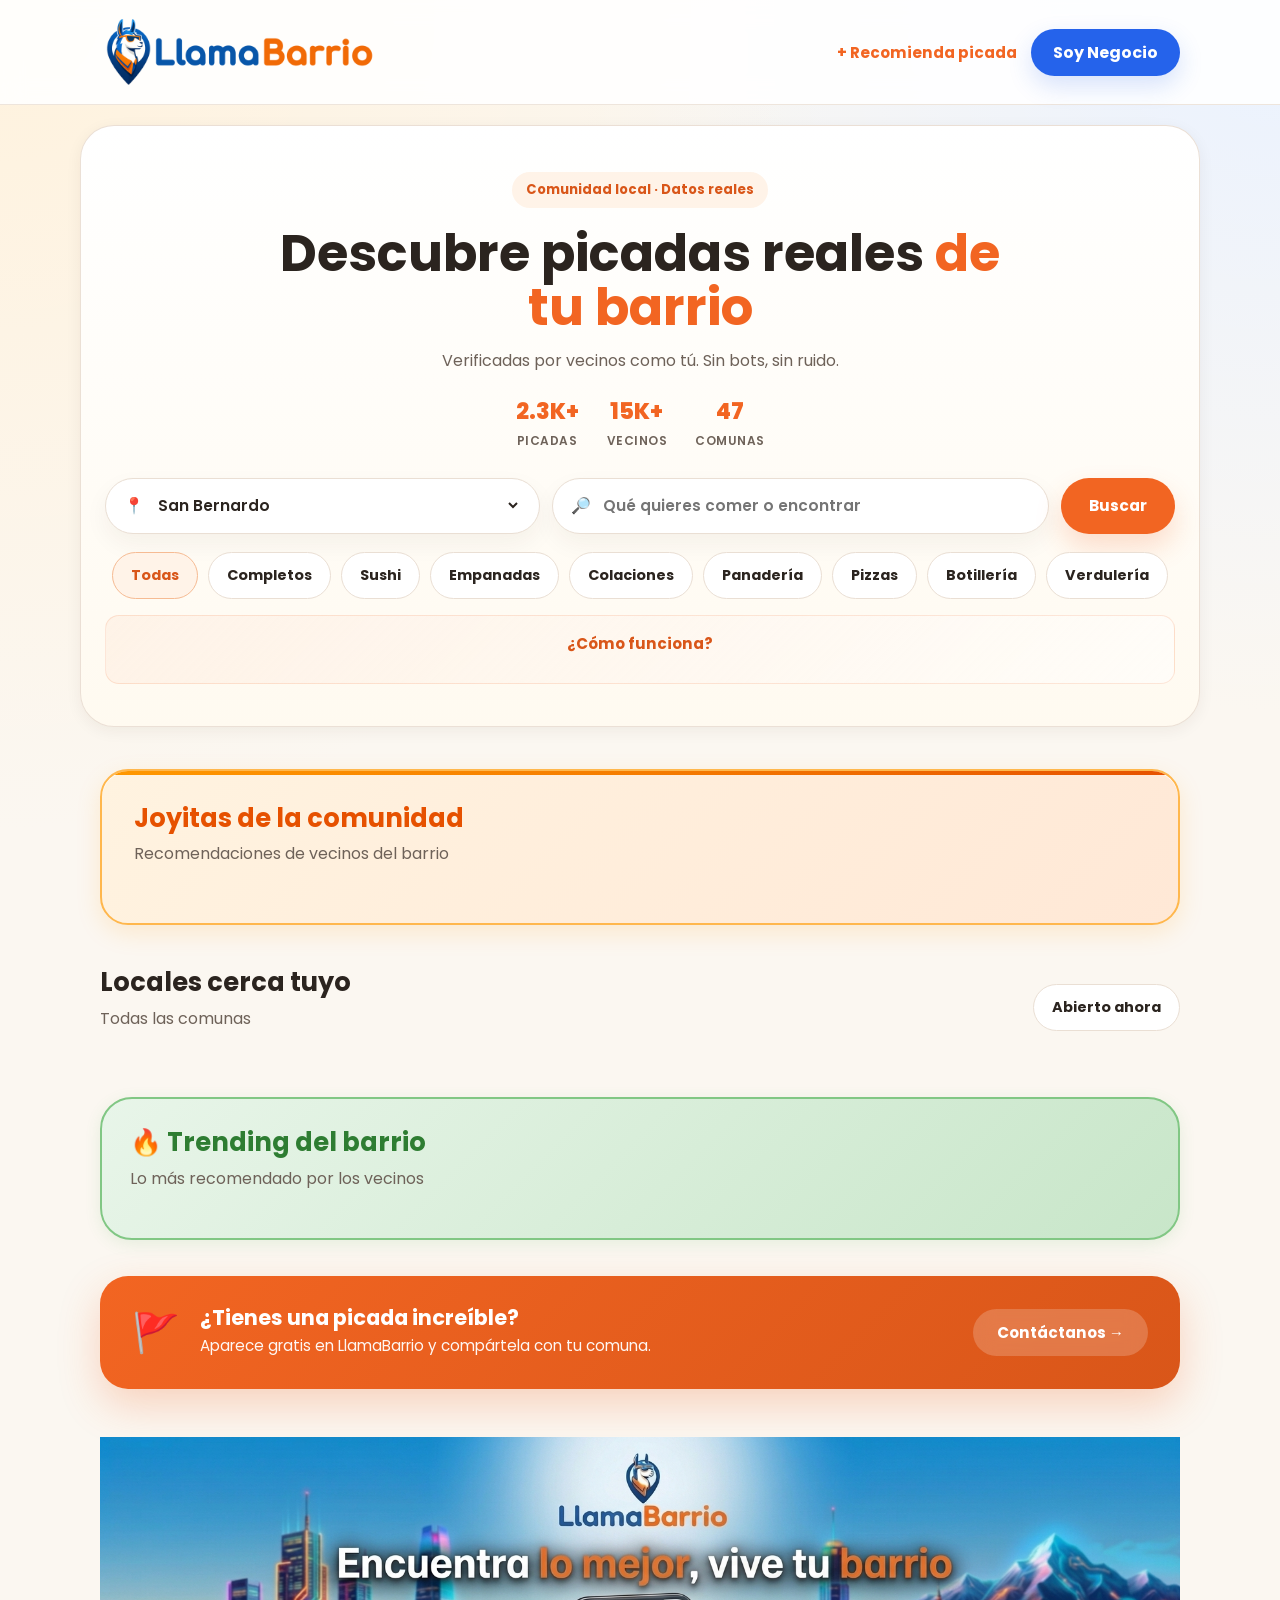
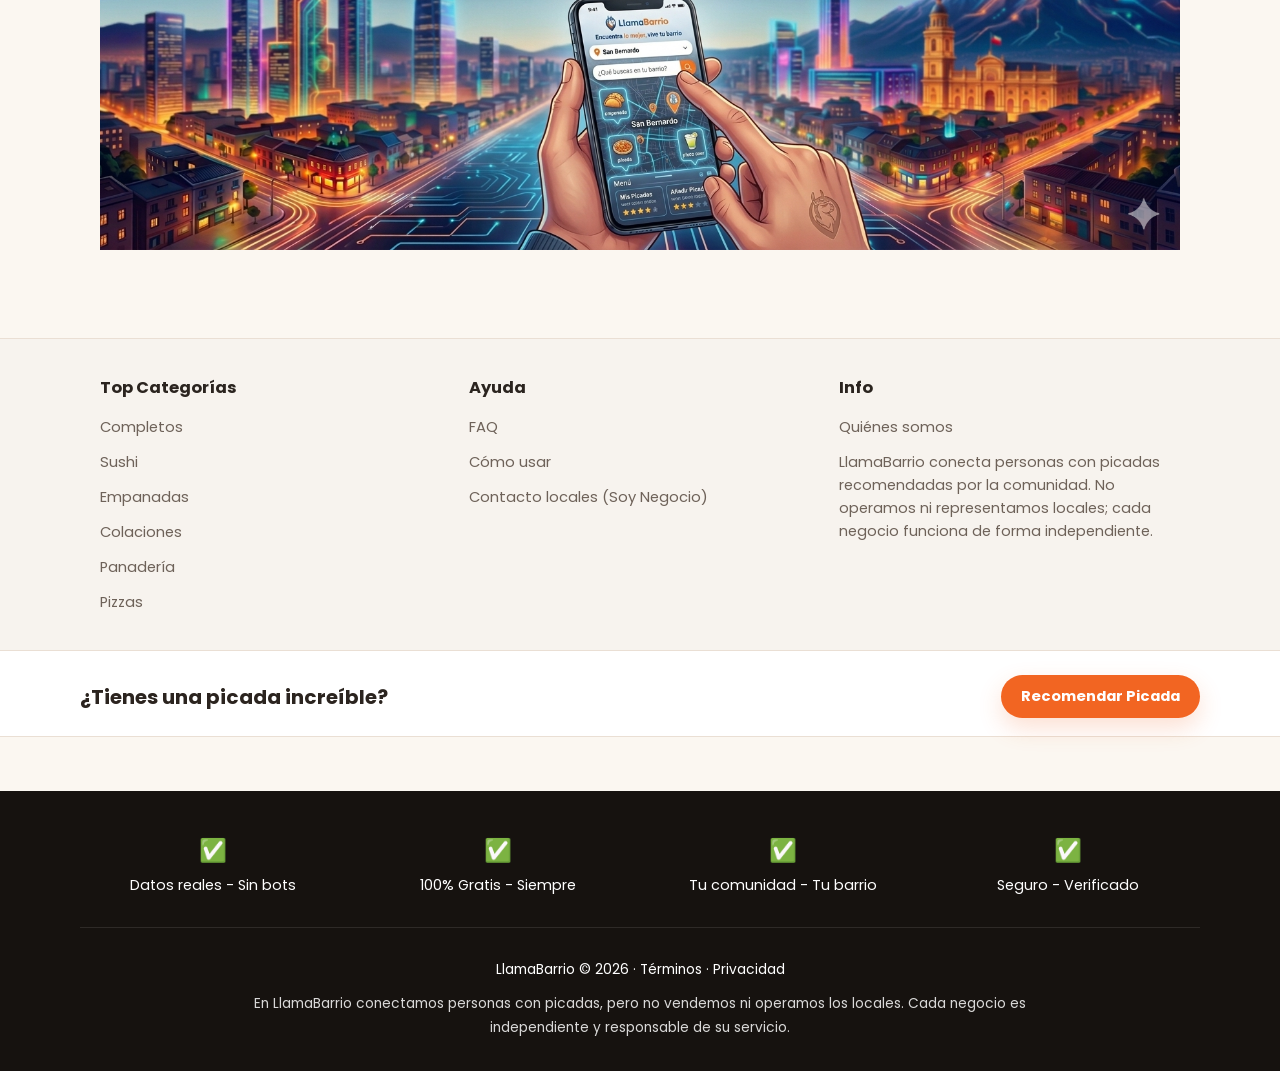
==== commit 84be7fe3: "feat: agregar footer extendido de 3 columnas con top categorias dinamicas Agent-Logs-Url: https://gi" ====
--- a/index.html
+++ b/index.html
@@ -20,7 +20,7 @@
         </div>
     </nav>
 
-    <header class="hero">
+    <header class="hero" id="quienes-somos">
         <div class="hero-badge">Comunidad local · Datos reales</div>
         <h1>Descubre picadas reales <span class="highlight-word">de tu barrio</span></h1>
         <p class="hero-copy">Verificadas por vecinos como tú. Sin bots, sin ruido.</p>
@@ -119,7 +119,7 @@
         </div>
 
         <!-- MINI CÓMO FUNCIONA CON DISEÑO MEJORADO - COLAPSABLE -->
-        <div class="mini-how-section">
+        <div class="mini-how-section" id="faq">
             <div class="mini-how-header">
                 <h3 class="mini-how-title">¿Cómo funciona?</h3>
             </div>
@@ -207,6 +207,42 @@
             <img src="images/promocion1.png" alt="Bloque promocional de LlamaBarrio" class="img-promo-final">
         </section>
     </main>
+
+    <section class="footer-extended-section" aria-label="Footer extendido">
+        <div class="footer-extended-wrap">
+            <div class="footer-extended-column">
+                <h3>Top Categorías</h3>
+                <ul class="footer-top-categories" id="footer-top-categories">
+                    <li><a href="#hero-categories" class="footer-top-category-link" data-category="Completos">Completos</a></li>
+                </ul>
+            </div>
+            <div class="footer-extended-column">
+                <h3>Ayuda</h3>
+                <ul class="footer-link-list">
+                    <li><a href="#faq">FAQ</a></li>
+                    <li><a href="#faq">Cómo usar</a></li>
+                    <li><a href="#" data-form-modal="business">Contacto locales (Soy Negocio)</a></li>
+                </ul>
+            </div>
+            <div class="footer-extended-column">
+                <h3>Info</h3>
+                <ul class="footer-link-list">
+                    <li><a href="#quienes-somos">Quiénes somos</a></li>
+                </ul>
+                <p class="footer-info-text">
+                    LlamaBarrio conecta personas con picadas recomendadas por la comunidad.
+                    No operamos ni representamos locales; cada negocio funciona de forma independiente.
+                </p>
+            </div>
+        </div>
+    </section>
+
+    <section class="footer-highlight-cta">
+        <div class="footer-highlight-cta-content">
+            <p class="footer-highlight-cta-title">¿Tienes una picada increíble?</p>
+            <a href="#" class="btn-footer-highlight-cta" data-form-modal="tally">Recomendar Picada</a>
+        </div>
+    </section>
 
     <footer class="site-footer">
         <div class="footer-benefits">
@@ -282,4 +318,4 @@
     });
     </script>
 </body>
-</html>+</html>
--- a/style.css
+++ b/style.css
@@ -775,6 +775,96 @@
     box-shadow: none;
     margin: 0;
     padding: 0;
+}
+
+/* FOOTER EXTENDIDO */
+.footer-extended-section {
+    margin-top: 48px;
+    background: #f7f3ee;
+    border-top: 1px solid var(--line);
+    border-bottom: 1px solid var(--line);
+}
+
+.footer-extended-wrap {
+    max-width: 1120px;
+    margin: 0 auto;
+    padding: 36px 20px;
+    display: grid;
+    grid-template-columns: repeat(3, minmax(0, 1fr));
+    gap: 28px;
+}
+
+.footer-extended-column h3 {
+    margin: 0 0 14px;
+    font-size: 1.02rem;
+}
+
+.footer-top-categories,
+.footer-link-list {
+    list-style: none;
+    margin: 0;
+    padding: 0;
+    display: grid;
+    gap: 10px;
+}
+
+.footer-top-categories a,
+.footer-link-list a {
+    color: var(--muted);
+    text-decoration: none;
+    font-size: 0.92rem;
+    line-height: 1.5;
+}
+
+.footer-top-categories a:hover,
+.footer-link-list a:hover {
+    color: var(--orange-dark);
+}
+
+.footer-info-text {
+    margin: 12px 0 0;
+    color: var(--muted);
+    font-size: 0.9rem;
+    line-height: 1.6;
+}
+
+.footer-highlight-cta {
+    background: #fff;
+    padding: 24px 20px 18px;
+    border-bottom: 1px solid var(--line);
+}
+
+.footer-highlight-cta-content {
+    max-width: 1120px;
+    margin: 0 auto;
+    display: flex;
+    align-items: center;
+    justify-content: space-between;
+    gap: 16px;
+}
+
+.footer-highlight-cta-title {
+    margin: 0;
+    font-size: 1.25rem;
+    font-weight: 700;
+}
+
+.btn-footer-highlight-cta {
+    display: inline-flex;
+    align-items: center;
+    justify-content: center;
+    text-decoration: none;
+    background: var(--orange);
+    color: #fff;
+    border-radius: 999px;
+    padding: 11px 20px;
+    font-size: 0.92rem;
+    font-weight: 700;
+    box-shadow: 0 10px 24px rgba(242, 101, 34, 0.2);
+}
+
+.btn-footer-highlight-cta:hover {
+    background: var(--orange-dark);
 }
 
 /* FOOTER */
@@ -997,6 +1087,13 @@
         text-align: center;
         padding: 20px;
     }
+    .footer-extended-wrap {
+        gap: 20px;
+    }
+    .footer-highlight-cta-content {
+        flex-direction: column;
+        text-align: center;
+    }
     .footer-benefits { grid-template-columns: repeat(2, 1fr); }
 }
 
@@ -1340,6 +1437,54 @@
         border-radius: 0;
         box-shadow: none;
     }
+
+    .footer-extended-section {
+        margin-top: 16px;
+    }
+
+    .footer-extended-wrap {
+        grid-template-columns: 1fr;
+        gap: 16px;
+        padding: 16px 10px;
+    }
+
+    .footer-extended-column h3 {
+        margin-bottom: 8px;
+        font-size: 0.9rem;
+    }
+
+    .footer-top-categories,
+    .footer-link-list {
+        gap: 6px;
+    }
+
+    .footer-top-categories a,
+    .footer-link-list a,
+    .footer-info-text {
+        font-size: 0.68rem;
+        line-height: 1.4;
+    }
+
+    .footer-info-text {
+        margin-top: 8px;
+    }
+
+    .footer-highlight-cta {
+        padding: 12px 10px;
+    }
+
+    .footer-highlight-cta-content {
+        gap: 8px;
+    }
+
+    .footer-highlight-cta-title {
+        font-size: 0.85rem;
+    }
+
+    .btn-footer-highlight-cta {
+        padding: 7px 12px;
+        font-size: 0.68rem;
+    }
     
     /* FOOTER */
     .site-footer {
@@ -1462,4 +1607,4 @@
     .mini-step-arrow {
         font-size: 0.8rem;
     }
-}+}
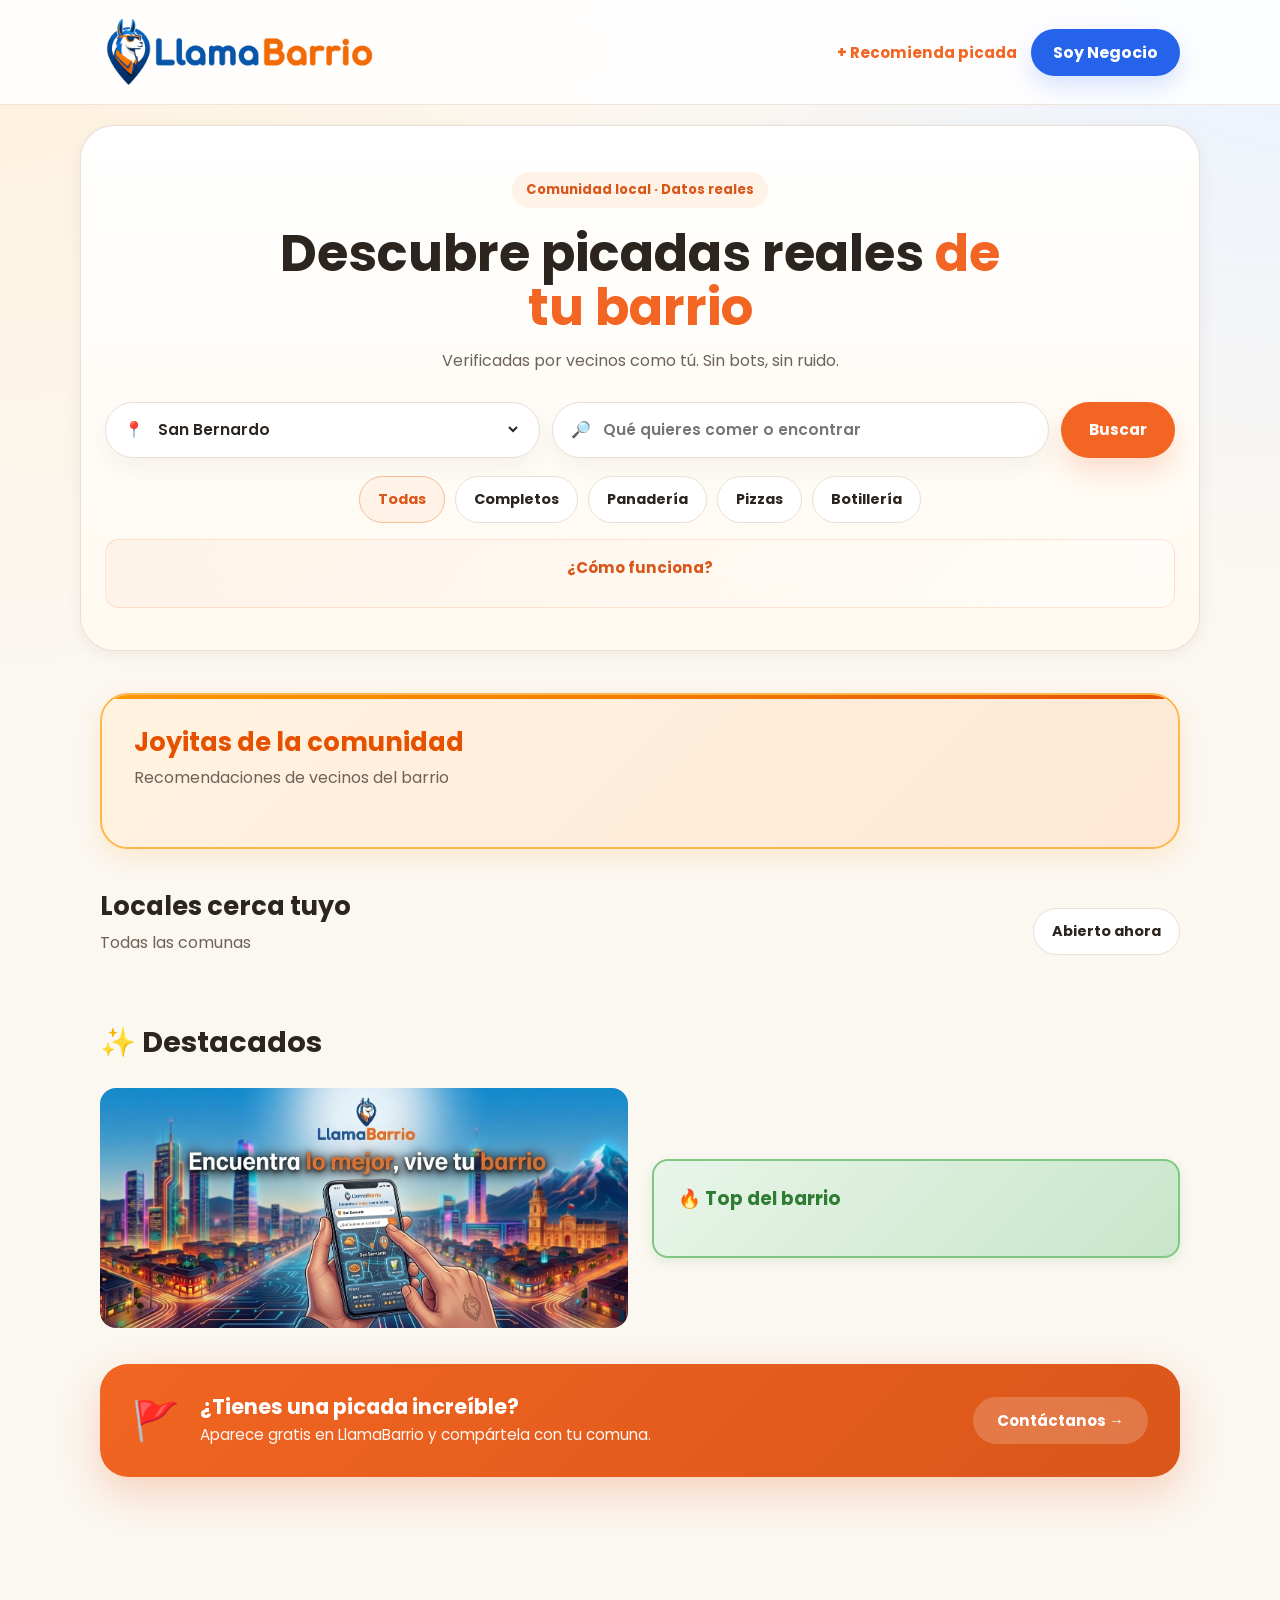
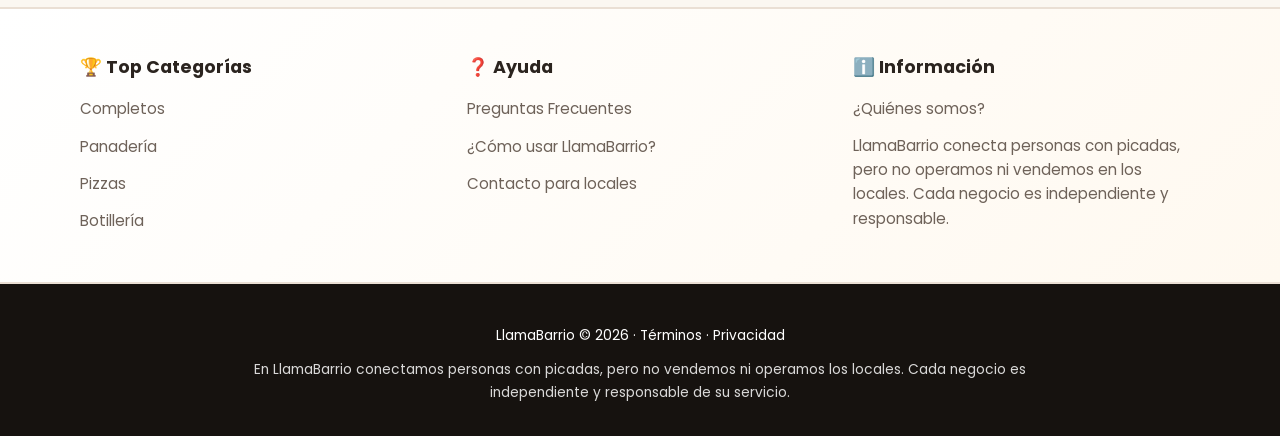
==== commit f55a8704: "Add files via upload" ====
--- a/index.html
+++ b/index.html
@@ -20,25 +20,10 @@
         </div>
     </nav>
 
-    <header class="hero" id="quienes-somos">
+    <header class="hero">
         <div class="hero-badge">Comunidad local · Datos reales</div>
         <h1>Descubre picadas reales <span class="highlight-word">de tu barrio</span></h1>
         <p class="hero-copy">Verificadas por vecinos como tú. Sin bots, sin ruido.</p>
-
-        <div class="hero-stats">
-            <div class="stat-item">
-                <span class="stat-number">2.3K+</span>
-                <span class="stat-label">Picadas</span>
-            </div>
-            <div class="stat-item">
-                <span class="stat-number">15K+</span>
-                <span class="stat-label">Vecinos</span>
-            </div>
-            <div class="stat-item">
-                <span class="stat-number">47</span>
-                <span class="stat-label">Comunas</span>
-            </div>
-        </div>
 
         <div class="search-area">
             <div class="oval-input loc-select">
@@ -109,17 +94,12 @@
         <div class="hero-categories" id="hero-categories">
             <button type="button" class="category-pill is-active" data-category="Todas">Todas</button>
             <button type="button" class="category-pill" data-category="Completos">Completos</button>
-            <button type="button" class="category-pill" data-category="Sushi">Sushi</button>
-            <button type="button" class="category-pill" data-category="Empanadas">Empanadas</button>
-            <button type="button" class="category-pill" data-category="Colaciones">Colaciones</button>
             <button type="button" class="category-pill" data-category="Panadería">Panadería</button>
             <button type="button" class="category-pill" data-category="Pizzas">Pizzas</button>
             <button type="button" class="category-pill" data-category="Botillería">Botillería</button>
-            <button type="button" class="category-pill" data-category="Verdulería">Verdulería</button>
-        </div>
-
-        <!-- MINI CÓMO FUNCIONA CON DISEÑO MEJORADO - COLAPSABLE -->
-        <div class="mini-how-section" id="faq">
+        </div>
+
+        <div class="mini-how-section">
             <div class="mini-how-header">
                 <h3 class="mini-how-title">¿Cómo funciona?</h3>
             </div>
@@ -143,7 +123,7 @@
     </header>
 
     <main class="main-wrapper">
-        <!-- JOYITAS - MÁS IMPORTANTES -->
+        <!-- JOYITAS -->
         <section class="section-block community-section">
             <div class="section-heading">
                 <h2 class="section-title">Joyitas de la comunidad</h2>
@@ -153,7 +133,7 @@
             <div class="community-grid" id="joyitas-grid"></div>
         </section>
 
-        <!-- LOCALES - SECCIÓN PRINCIPAL -->
+        <!-- LOCALES -->
         <section class="section-block locals-section-wrapper">
             <div class="section-heading section-heading-split">
                 <div>
@@ -176,16 +156,21 @@
             </div>
         </section>
 
-        <!-- TRENDING DEL BARRIO - DESPUÉS DE LOCALES -->
-        <section class="section-block trending-section">
-            <div class="section-heading">
-                <h2 class="section-title">🔥 Trending del barrio</h2>
-                <p class="sub-small">Lo más recomendado por los vecinos</p>
-            </div>
-            <div class="trending-grid" id="trending-section"></div>
+        <!-- DESTACADOS (Imagen pequeña + Trending) -->
+        <section class="section-block destacados-section">
+            <h2 class="destacados-title">✨ Destacados</h2>
+            <div class="destacados-wrapper">
+                <div class="destacados-oferta">
+                    <img id="destacados-img" src="images/promocion1.png" alt="Oferta destacada" class="destacados-img">
+                </div>
+                <div class="destacados-trending">
+                    <h3 class="trending-title">🔥 Top del barrio</h3>
+                    <div class="trending-compact" id="trending-compact"></div>
+                </div>
+            </div>
         </section>
 
-        <!-- CTA RECOMIENDA -->
+        <!-- CTA ÚNICA: ¿TIENES UNA PICADA INCREÍBLE? -->
         <section class="cta-banner">
             <div class="cta-left">
                 <span class="mega-icon">🚩</span>
@@ -196,73 +181,45 @@
             </div>
             <a href="#" class="btn-contact" data-form-modal="tally">Contáctanos →</a>
         </section>
-
-        <!-- PROMO FINAL -->
-        <section class="section-promo-final">
-            <div class="promo-copy">
-                <span class="promo-label">Destacado del barrio</span>
-                <h2 class="section-title">Espacio para ofertas, avisos y publicaciones destacadas</h2>
-                <p class="sub-small">Promociones de temporada, campañas locales o publicidad de negocios de la comunidad.</p>
-            </div>
-            <img src="images/promocion1.png" alt="Bloque promocional de LlamaBarrio" class="img-promo-final">
-        </section>
     </main>
 
-    <section class="footer-extended-section" aria-label="Footer extendido">
-        <div class="footer-extended-wrap">
-            <div class="footer-extended-column">
-                <h3>Top Categorías</h3>
-                <ul class="footer-top-categories" id="footer-top-categories">
-                    <li><a href="#hero-categories" class="footer-top-category-link" data-category="Completos">Completos</a></li>
+    <!-- FOOTER EXTENDIDO (3 COLUMNAS) -->
+    <section class="footer-extended">
+        <div class="footer-extended-container">
+            <!-- COLUMNA 1: TOP CATEGORÍAS -->
+            <div class="footer-column">
+                <h3>🏆 Top Categorías</h3>
+                <ul id="top-categories-list">
+                    <li><a href="#">Completos</a></li>
+                    <li><a href="#">Panadería</a></li>
+                    <li><a href="#">Pizzas</a></li>
+                    <li><a href="#">Botillería</a></li>
                 </ul>
             </div>
-            <div class="footer-extended-column">
-                <h3>Ayuda</h3>
-                <ul class="footer-link-list">
-                    <li><a href="#faq">FAQ</a></li>
-                    <li><a href="#faq">Cómo usar</a></li>
-                    <li><a href="#" data-form-modal="business">Contacto locales (Soy Negocio)</a></li>
+
+            <!-- COLUMNA 2: AYUDA -->
+            <div class="footer-column">
+                <h3>❓ Ayuda</h3>
+                <ul>
+                    <li><a href="#faq">Preguntas Frecuentes</a></li>
+                    <li><a href="#como-usar">¿Cómo usar LlamaBarrio?</a></li>
+                    <li><a href="#" data-form-modal="business">Contacto para locales</a></li>
                 </ul>
             </div>
-            <div class="footer-extended-column">
-                <h3>Info</h3>
-                <ul class="footer-link-list">
-                    <li><a href="#quienes-somos">Quiénes somos</a></li>
+
+            <!-- COLUMNA 3: INFO -->
+            <div class="footer-column">
+                <h3>ℹ️ Información</h3>
+                <ul>
+                    <li><a href="#quienes-somos">¿Quiénes somos?</a></li>
+                    <li><p class="footer-text">LlamaBarrio conecta personas con picadas, pero no operamos ni vendemos en los locales. Cada negocio es independiente y responsable.</p></li>
                 </ul>
-                <p class="footer-info-text">
-                    LlamaBarrio conecta personas con picadas recomendadas por la comunidad.
-                    No operamos ni representamos locales; cada negocio funciona de forma independiente.
-                </p>
             </div>
         </div>
     </section>
 
-    <section class="footer-highlight-cta">
-        <div class="footer-highlight-cta-content">
-            <p class="footer-highlight-cta-title">¿Tienes una picada increíble?</p>
-            <a href="#" class="btn-footer-highlight-cta" data-form-modal="tally">Recomendar Picada</a>
-        </div>
-    </section>
-
+    <!-- FOOTER NEGRO -->
     <footer class="site-footer">
-        <div class="footer-benefits">
-            <div class="benefit-item">
-                <span class="benefit-icon">✅</span>
-                <span class="benefit-text">Datos reales - Sin bots</span>
-            </div>
-            <div class="benefit-item">
-                <span class="benefit-icon">✅</span>
-                <span class="benefit-text">100% Gratis - Siempre</span>
-            </div>
-            <div class="benefit-item">
-                <span class="benefit-icon">✅</span>
-                <span class="benefit-text">Tu comunidad - Tu barrio</span>
-            </div>
-            <div class="benefit-item">
-                <span class="benefit-icon">✅</span>
-                <span class="benefit-text">Seguro - Verificado</span>
-            </div>
-        </div>
         <div class="footer-links">
             <p>LlamaBarrio © 2026 · <a href="#">Términos</a> · <a href="#">Privacidad</a></p>
             <p>En LlamaBarrio conectamos personas con picadas, pero no vendemos ni operamos los locales. Cada negocio es independiente y responsable de su servicio.</p>
@@ -297,7 +254,77 @@
         </div>
     </div>
 
-    <!-- CTA FLOTANTE MÓVIL - SOLO APARECE EN MÓVIL -->
+    <!-- MODAL FAQ -->
+    <div id="faq-modal" class="modal-overlay">
+        <div class="faq-modal-card">
+            <button type="button" class="close-btn" onclick="cerrarFAQ()">&times;</button>
+            <div class="faq-content">
+                <h2>Preguntas Frecuentes</h2>
+                <div class="faq-list">
+                    <div class="faq-item">
+                        <button class="faq-question" onclick="toggleFAQ(this)">
+                            <span>¿Qué es LlamaBarrio?</span>
+                            <span class="faq-icon">+</span>
+                        </button>
+                        <div class="faq-answer">
+                            <p>LlamaBarrio es una plataforma comunitaria que conecta a vecinos con las mejores picadas, locales y recomendaciones de sus barrios. Funcionamos como una red local donde los datos son reales, verificados por la comunidad y sin intermediarios. Cada recomendación viene de personas como tú que conocen el barrio.</p>
+                        </div>
+                    </div>
+
+                    <div class="faq-item">
+                        <button class="faq-question" onclick="toggleFAQ(this)">
+                            <span>¿Cómo recomiendo una picada?</span>
+                            <span class="faq-icon">+</span>
+                        </button>
+                        <div class="faq-answer">
+                            <p>Es muy simple. Haz clic en el botón "Recomendar picada" que encontrarás en cualquier parte de la web o en la app. Completa el formulario con:</p>
+                            <ul>
+                                <li>Nombre del local o picada</li>
+                                <li>Ubicación exacta</li>
+                                <li>Descripción de qué ofrecen</li>
+                                <li>Tu nombre (opcional)</li>
+                                <li>Una foto (opcional)</li>
+                                <li>WhatsApp del local (opcional)</li>
+                            </ul>
+                            <p>Una vez enviado, nuestro equipo verifica la información y la publica en 24-48 horas.</p>
+                        </div>
+                    </div>
+
+                    <div class="faq-item">
+                        <button class="faq-question" onclick="toggleFAQ(this)">
+                            <span>¿Es gratis?</span>
+                            <span class="faq-icon">+</span>
+                        </button>
+                        <div class="faq-answer">
+                            <p>Completamente gratis. Tanto para usuarios que buscan picadas como para negocios que quieren aparecer. LlamaBarrio no cobra comisiones, no tiene publicidad invasiva y nunca venderemos tus datos. Nuestro objetivo es que la comunidad local prospere.</p>
+                        </div>
+                    </div>
+
+                    <div class="faq-item">
+                        <button class="faq-question" onclick="toggleFAQ(this)">
+                            <span>¿Cómo contacto a un local?</span>
+                            <span class="faq-icon">+</span>
+                        </button>
+                        <div class="faq-answer">
+                            <p>Al ver los detalles de cualquier picada o local, encontrarás un botón "Enviar WhatsApp" que te conecta directamente con ellos. Así te aseguras de disponibilidad, precios actuales y cualquier consulta especial. Todo directo, sin intermediarios.</p>
+                        </div>
+                    </div>
+
+                    <div class="faq-item">
+                        <button class="faq-question" onclick="toggleFAQ(this)">
+                            <span>¿Es seguro?</span>
+                            <span class="faq-icon">+</span>
+                        </button>
+                        <div class="faq-answer">
+                            <p>Sí. Verificamos que las recomendaciones provengan de vecinos reales de la comunidad. No permitimos spam, bots ni información falsa. Además, cada negocio es independiente y responsable de su servicio. Tus recomendaciones nos ayudan a mantener la comunidad limpia y confiable.</p>
+                        </div>
+                    </div>
+                </div>
+            </div>
+        </div>
+    </div>
+
+    <!-- CTA FLOTANTE MÓVIL -->
     <div class="floating-cta" id="floating-cta">
         <a href="#" class="floating-cta-btn floating-cta-recomienda" data-form-modal="tally">Recomendar</a>
         <a href="#" class="floating-cta-btn floating-cta-negocio" data-form-modal="business">Soy Negocio</a>
@@ -306,16 +333,16 @@
     <script src="script.js"></script>
     <script>
     document.addEventListener('DOMContentLoaded', function() {
-        const promoImg = document.querySelector('.img-promo-final');
-        if (promoImg) {
+        const destacadosImg = document.querySelector('#destacados-img');
+        if (destacadosImg) {
             const promoImages = ['images/promocion1.png', 'images/promocion2.png'];
             let idx = 0;
             setInterval(() => {
                 idx = (idx + 1) % promoImages.length;
-                promoImg.src = promoImages[idx];
+                destacadosImg.src = promoImages[idx];
             }, 8000);
         }
     });
     </script>
 </body>
-</html>
+</html>
--- a/style.css
+++ b/style.css
@@ -147,35 +147,6 @@
     line-height: 1.7;
 }
 
-.hero-stats {
-    display: flex;
-    justify-content: center;
-    gap: 28px;
-    margin: 20px 0 24px;
-    flex-wrap: wrap;
-}
-
-.stat-item {
-    display: flex;
-    flex-direction: column;
-    align-items: center;
-    gap: 4px;
-}
-
-.stat-number {
-    font-size: 1.4rem;
-    font-weight: 800;
-    color: var(--orange);
-}
-
-.stat-label {
-    font-size: 0.75rem;
-    color: var(--muted);
-    font-weight: 600;
-    text-transform: uppercase;
-    letter-spacing: 0.5px;
-}
-
 .search-area {
     margin-top: 28px;
     display: grid;
@@ -235,7 +206,6 @@
     flex-wrap: wrap;
 }
 
-/* ===== MINI CÓMO FUNCIONA - COLAPSABLE EN DESKTOP Y MÓVIL ===== */
 .mini-how-section {
     margin-top: 16px;
     padding: 16px;
@@ -341,7 +311,6 @@
     border-color: #88e59c;
 }
 
-/* ===== JOYITAS - CON BLOQUE Y FONDO (como Locales antes) ===== */
 .community-section {
     padding: 32px;
     border-radius: 28px;
@@ -462,71 +431,6 @@
     -webkit-box-orient: vertical;
 }
 
-/* ===== TRENDING DEL BARRIO ===== */
-.trending-section {
-    background: linear-gradient(135deg, #e8f5e9 0%, #c8e6c9 100%);
-    padding: 28px;
-    border-radius: 32px;
-    border: 2px solid #81c784;
-    box-shadow: 0 4px 16px rgba(76, 175, 80, 0.12);
-}
-
-.trending-section .section-heading .section-title {
-    color: #2e7d32;
-}
-
-.trending-grid {
-    display: flex;
-    flex-direction: column;
-    gap: 16px;
-    margin-top: 16px;
-}
-
-.trending-item {
-    display: flex;
-    align-items: center;
-    gap: 16px;
-    padding: 18px;
-    background: linear-gradient(135deg, #ffffff 0%, #f1f8f4 100%);
-    border: 2px solid #81c784;
-    border-radius: 16px;
-    box-shadow: 0 4px 12px rgba(76, 175, 80, 0.15);
-    transition: all 0.3s ease;
-}
-
-.trending-item:hover {
-    box-shadow: 0 8px 20px rgba(76, 175, 80, 0.25);
-    transform: translateX(4px);
-}
-
-.trending-rank {
-    font-size: 2rem;
-    font-weight: 800;
-    color: #2e7d32;
-    min-width: 50px;
-    text-align: center;
-    font-family: Arial, sans-serif;
-}
-
-.trending-info {
-    flex: 1;
-}
-
-.trending-info h4 {
-    margin: 0 0 6px;
-    font-size: 1.15rem;
-    color: var(--text);
-    font-weight: 700;
-}
-
-.trending-info p {
-    margin: 0;
-    color: #f57c00;
-    font-size: 0.9rem;
-    font-weight: 600;
-}
-
-/* SECCIÓN DE LOCALES - SIN BLOQUE ===== */
 .locals-section-wrapper {
     background: transparent;
     padding: 0;
@@ -701,6 +605,73 @@
     box-shadow: var(--shadow);
 }
 
+/* DESTACADOS */
+.destacados-section {
+    margin-top: 42px;
+}
+
+.destacados-title {
+    margin: 0 0 24px 0;
+    font-size: 1.8rem;
+    font-weight: 700;
+    color: var(--text);
+}
+
+.destacados-wrapper {
+    display: grid;
+    grid-template-columns: 1fr 1fr;
+    gap: 24px;
+    align-items: center;
+}
+
+.destacados-oferta {
+    border-radius: 16px;
+    overflow: hidden;
+    height: 240px;
+    background: #f0ebe5;
+}
+
+.destacados-img {
+    width: 100%;
+    height: 100%;
+    object-fit: cover;
+}
+
+.destacados-trending {
+    padding: 24px;
+    background: linear-gradient(135deg, #e8f5e9 0%, #c8e6c9 100%);
+    border-radius: 16px;
+    border: 2px solid #81c784;
+    box-shadow: 0 4px 12px rgba(76, 175, 80, 0.15);
+}
+
+.trending-title {
+    margin: 0 0 20px 0;
+    font-size: 1.15rem;
+    font-weight: 700;
+    color: #2e7d32;
+}
+
+.trending-compact {
+    display: flex;
+    flex-direction: column;
+    gap: 12px;
+}
+
+.trending-compact-item {
+    padding: 12px;
+    background: #fff;
+    border-radius: 8px;
+    border: 2px solid #81c784;
+    font-size: 0.9rem;
+    color: var(--text);
+}
+
+.trending-compact-item strong {
+    color: #2e7d32;
+    font-weight: 700;
+}
+
 /* CTA BANNER */
 .cta-banner {
     max-width: 1120px;
@@ -745,162 +716,69 @@
     line-height: 1.5;
 }
 
-/* PROMO FINAL - SOLO IMAGEN SIN MARCO */
-.section-promo-final {
-    margin-top: 48px;
-    padding: 0;
-    border: none;
-    border-radius: 0;
-    background: transparent;
-    box-shadow: none;
-    position: relative;
-    overflow: visible;
-}
-
-.section-promo-final::before {
-    display: none;
-}
-
-.section-promo-final .promo-copy {
-    display: none;
-}
-
-.promo-label {
-    display: none;
-}
-
-.img-promo-final {
-    width: 100%;
-    border-radius: 0;
-    box-shadow: none;
-    margin: 0;
-    padding: 0;
-}
-
-/* FOOTER EXTENDIDO */
-.footer-extended-section {
-    margin-top: 48px;
-    background: #f7f3ee;
-    border-top: 1px solid var(--line);
-    border-bottom: 1px solid var(--line);
-}
-
-.footer-extended-wrap {
+/* FOOTER EXTENDIDO (3 COLUMNAS) */
+.footer-extended {
+    background: linear-gradient(135deg, #ffffff 0%, #fff9f0 100%);
+    border-top: 2px solid #eadfd4;
+    border-bottom: 2px solid #eadfd4;
+    padding: 48px 20px;
+    margin-top: 54px;
+}
+
+.footer-extended-container {
     max-width: 1120px;
     margin: 0 auto;
-    padding: 36px 20px;
     display: grid;
-    grid-template-columns: repeat(3, minmax(0, 1fr));
-    gap: 28px;
-}
-
-.footer-extended-column h3 {
-    margin: 0 0 14px;
-    font-size: 1.02rem;
-}
-
-.footer-top-categories,
-.footer-link-list {
+    grid-template-columns: repeat(3, 1fr);
+    gap: 40px;
+}
+
+.footer-column h3 {
+    margin: 0 0 18px 0;
+    font-size: 1.1rem;
+    font-weight: 700;
+    color: var(--text);
+    line-height: 1.2;
+}
+
+.footer-column ul {
     list-style: none;
     margin: 0;
     padding: 0;
-    display: grid;
-    gap: 10px;
-}
-
-.footer-top-categories a,
-.footer-link-list a {
+    display: flex;
+    flex-direction: column;
+    gap: 12px;
+}
+
+.footer-column a,
+.footer-column p {
     color: var(--muted);
     text-decoration: none;
-    font-size: 0.92rem;
-    line-height: 1.5;
-}
-
-.footer-top-categories a:hover,
-.footer-link-list a:hover {
-    color: var(--orange-dark);
-}
-
-.footer-info-text {
-    margin: 12px 0 0;
+    font-size: 0.95rem;
+    line-height: 1.6;
+    transition: color 0.2s ease;
+}
+
+.footer-column a:hover {
+    color: var(--orange);
+    text-decoration: underline;
+}
+
+.footer-text {
+    margin: 0;
     color: var(--muted);
     font-size: 0.9rem;
     line-height: 1.6;
 }
 
-.footer-highlight-cta {
-    background: #fff;
-    padding: 24px 20px 18px;
-    border-bottom: 1px solid var(--line);
-}
-
-.footer-highlight-cta-content {
-    max-width: 1120px;
-    margin: 0 auto;
-    display: flex;
-    align-items: center;
-    justify-content: space-between;
-    gap: 16px;
-}
-
-.footer-highlight-cta-title {
-    margin: 0;
-    font-size: 1.25rem;
-    font-weight: 700;
-}
-
-.btn-footer-highlight-cta {
-    display: inline-flex;
-    align-items: center;
-    justify-content: center;
-    text-decoration: none;
-    background: var(--orange);
-    color: #fff;
-    border-radius: 999px;
-    padding: 11px 20px;
-    font-size: 0.92rem;
-    font-weight: 700;
-    box-shadow: 0 10px 24px rgba(242, 101, 34, 0.2);
-}
-
-.btn-footer-highlight-cta:hover {
-    background: var(--orange-dark);
-}
-
-/* FOOTER */
+/* FOOTER NEGRO */
 .site-footer {
-    margin-top: 54px;
+    margin-top: 0;
     padding: 42px 20px 32px;
     text-align: center;
     background: #16120f;
     color: #fff;
     font-size: 0.86rem;
-}
-
-.footer-benefits {
-    max-width: 1120px;
-    margin: 0 auto 32px;
-    display: grid;
-    grid-template-columns: repeat(4, 1fr);
-    gap: 20px;
-    padding-bottom: 32px;
-    border-bottom: 1px solid rgba(255, 255, 255, 0.1);
-}
-
-.benefit-item {
-    display: flex;
-    flex-direction: column;
-    align-items: center;
-    gap: 8px;
-}
-
-.benefit-icon {
-    font-size: 1.4rem;
-}
-
-.benefit-text {
-    font-size: 0.9rem;
-    line-height: 1.4;
 }
 
 .footer-links {
@@ -1087,524 +965,193 @@
         text-align: center;
         padding: 20px;
     }
-    .footer-extended-wrap {
+    .footer-extended-container {
+        grid-template-columns: repeat(2, 1fr);
+        gap: 32px;
+    }
+    .destacados-wrapper {
+        grid-template-columns: 1fr;
+    }
+}
+
+/* RESPONSIVE MOBILE */
+@media (max-width: 760px) {
+    .hero { padding: 24px; }
+    .search-area { grid-template-columns: 1fr; gap: 10px; }
+    .hero-categories { gap: 8px; }
+    .mobile-swipe-hint { display: block; }
+    .section-title { font-size: 1.4rem; }
+    .community-grid { grid-template-columns: 1fr; }
+    .locals-grid { grid-template-columns: 1fr; }
+    .floating-cta { display: flex; }
+    .nav-right { display: none; }
+    .desktop-only { display: none; }
+    
+    .footer-extended {
+        padding: 24px 10px;
+        margin-top: 24px;
+    }
+    
+    .footer-extended-container {
+        grid-template-columns: 1fr;
         gap: 20px;
     }
-    .footer-highlight-cta-content {
-        flex-direction: column;
-        text-align: center;
-    }
-    .footer-benefits { grid-template-columns: repeat(2, 1fr); }
-}
-
-/* ===== MÓVIL (< 760px) ===== */
+    
+    .footer-column h3 {
+        font-size: 0.95rem;
+        margin-bottom: 10px;
+    }
+    
+    .footer-column a,
+    .footer-column p {
+        font-size: 0.8rem;
+    }
+
+    .destacados-wrapper {
+        gap: 16px;
+    }
+
+    .destacados-oferta {
+        height: 200px;
+    }
+
+    .destacados-trending {
+        padding: 16px;
+    }
+
+    .trending-title {
+        font-size: 0.95rem;
+        margin-bottom: 12px;
+    }
+}
+/* FAQModalPopup */
+.faq-modal-card {
+    width: min(92%, 600px);
+    max-height: 85vh;
+    overflow-y: auto;
+    background: #fff;
+    border-radius: 24px;
+    padding: 32px;
+}
+
+.faq-content h2 {
+    margin: 0 0 28px 0;
+    font-size: 1.8rem;
+    font-weight: 700;
+    color: var(--text);
+}
+
+.faq-list {
+    display: flex;
+    flex-direction: column;
+    gap: 12px;
+}
+
+.faq-item {
+    border: 1px solid #eadfd4;
+    border-radius: 12px;
+    overflow: hidden;
+    transition: all 0.3s ease;
+}
+
+.faq-item:hover {
+    border-color: var(--orange);
+    box-shadow: 0 4px 12px rgba(242, 101, 34, 0.1);
+}
+
+.faq-question {
+    width: 100%;
+    padding: 16px;
+    border: 0;
+    background: #fff;
+    cursor: pointer;
+    display: flex;
+    justify-content: space-between;
+    align-items: center;
+    font-size: 1rem;
+    font-weight: 600;
+    color: var(--text);
+    transition: all 0.3s ease;
+}
+
+.faq-question:hover {
+    background: var(--orange-soft);
+    color: var(--orange-dark);
+}
+
+.faq-icon {
+    font-size: 1.4rem;
+    font-weight: 700;
+    color: var(--orange);
+    transition: transform 0.3s ease;
+}
+
+.faq-item.active .faq-icon {
+    transform: rotate(45deg);
+}
+
+.faq-answer {
+    max-height: 0;
+    overflow: hidden;
+    transition: max-height 0.3s ease;
+    background: var(--orange-soft);
+}
+
+.faq-item.active .faq-answer {
+    max-height: 500px;
+}
+
+.faq-answer p {
+    margin: 0;
+    padding: 16px;
+    color: var(--text);
+    line-height: 1.7;
+    font-size: 0.95rem;
+}
+
+.faq-answer ul {
+    margin: 0;
+    padding: 0 16px 16px 40px;
+    list-style: disc;
+}
+
+.faq-answer li {
+    color: var(--text);
+    line-height: 1.6;
+    margin-bottom: 6px;
+}
+
+.faq-modal-card::-webkit-scrollbar {
+    width: 8px;
+}
+
+.faq-modal-card::-webkit-scrollbar-track {
+    background: transparent;
+}
+
+.faq-modal-card::-webkit-scrollbar-thumb {
+    background: var(--orange-soft);
+    border-radius: 4px;
+}
+
 @media (max-width: 760px) {
-    .desktop-only { display: none !important; }
-    .floating-cta { display: flex !important; }
-    
-    body {
-        padding-bottom: 100px;
-    }
-    
-    /* BOTONES FLOTANTES - OCULTAR EN NAVBAR */
-    .nav-right {
-        display: none !important;
-    }
-
-    .btn-recomienda {
-        display: none !important;
-    }
-
-    .btn-negocio-blue {
-        display: none !important;
-    }
-    
-    /* NAVBAR - SOLO LOGO */
-    .navbar {
-        padding: 10px 0;
-        z-index: 900;
-    }
-    
-    .logo-img { height: 40px; }
-    
-    /* HERO */
-    .hero {
-        margin: 8px auto 0;
-        padding: 16px 12px;
-        border-radius: 20px;
-    }
-    
-    .hero h1 { 
-        margin: 8px auto 6px;
-        font-size: clamp(1.2rem, 6vw, 1.8rem);
-        line-height: 1.1;
-    }
-    
-    .hero-badge {
-        padding: 4px 8px;
-        font-size: 0.65rem;
-    }
-    
-    .hero-copy {
-        font-size: 0.8rem;
-        line-height: 1.4;
-        margin-bottom: 8px;
-    }
-    
-    .hero-stats {
-        gap: 12px;
-        margin: 8px 0 10px;
-    }
-    
-    .stat-number {
-        font-size: 0.95rem;
-    }
-    
-    .stat-label {
-        font-size: 0.55rem;
-    }
-    
-    /* MINI CÓMO FUNCIONA - COLAPSABLE MÓVIL */
-    .mini-how-section {
-        margin-top: 10px;
+    .faq-modal-card {
+        width: min(95%, 100%);
+        padding: 20px;
+    }
+
+    .faq-content h2 {
+        font-size: 1.4rem;
+        margin-bottom: 20px;
+    }
+
+    .faq-question {
+        font-size: 0.9rem;
         padding: 12px;
-        border-radius: 10px;
-    }
-    
-    .mini-how-title {
-        font-size: 0.85rem;
-    }
-    
-    .mini-how-steps {
-        gap: 4px;
-        margin-top: 10px;
-    }
-    
-    .mini-step-number {
-        width: 24px;
-        height: 24px;
-        font-size: 0.75rem;
-    }
-    
-    .mini-step-text {
-        font-size: 0.65rem;
-        max-width: 60px;
-    }
-    
-    .mini-step-arrow {
-        font-size: 1rem;
-        margin: 0 2px;
-    }
-    
-    /* SEARCH AREA */
-    .search-area { 
-        margin-top: 10px;
-        grid-template-columns: 1fr;
-        gap: 6px;
-    }
-    
-    .oval-input {
-        height: 40px;
-        padding: 0 10px;
-        font-size: 0.8rem;
-    }
-    
-    .btn-buscar-main {
-        height: 40px;
-        padding: 0 14px;
-        font-size: 0.8rem;
-    }
-    
-    /* CATEGORÍAS */
-    .hero-categories {
-        margin-top: 8px;
-        gap: 4px;
-    }
-    
-    .category-pill {
-        padding: 6px 9px;
-        font-size: 0.65rem;
-    }
-    
-    /* MAIN WRAPPER */
-    .main-wrapper { 
-        padding: 0 10px 20px; 
-    }
-    
-    /* JOYITAS */
-    .community-section {
+    }
+
+    .faq-answer p {
         padding: 12px;
-        border-radius: 16px;
-        margin-top: 12px;
-    }
-    
-    .community-section::before {
-        height: 4px;
-    }
-    
-    .community-section .section-heading .section-title {
-        color: #e65100;
-        padding: 0;
-    }
-    
-    .community-section .sub-small {
-        color: var(--muted);
-    }
-    
-    .mobile-swipe-hint { 
-        display: block !important;
-        color: var(--muted);
-    }
-    
-    .community-grid {
-        grid-template-columns: repeat(2, 1fr);
-        gap: 8px;
-        margin-top: 12px;
-    }
-    
-    .comm-card {
-        border-radius: 12px;
-        height: 260px;
-    }
-    
-    .comm-img-box { 
-        height: 100px;
-    }
-    
-    .comm-info { 
-        padding: 8px;
-    }
-    
-    .comm-tag {
-        padding: 2px 5px;
-        font-size: 0.55rem;
-        background: linear-gradient(135deg, #fff3e0, #ffe8d6);
-        color: #e65100;
-        margin-bottom: 4px;
-    }
-    
-    .comm-info b { 
-        margin: 0 0 4px 0;
-        font-size: 0.7rem;
-    }
-    
-    .comm-info p { 
-        font-size: 0.65rem;
-        -webkit-line-clamp: 2;
-    }
-    
-    /* TRENDING MÓVIL */
-    .trending-section {
-        padding: 12px;
-        margin-top: 12px;
-        border-radius: 14px;
-    }
-    
-    .trending-section .section-heading .section-title {
-        font-size: 1.2rem;
-    }
-    
-    .trending-grid {
-        gap: 12px;
-        margin-top: 12px;
-    }
-    
-    .trending-item {
-        padding: 14px;
-        border-radius: 12px;
-        gap: 12px;
-    }
-    
-    .trending-rank {
-        font-size: 1.6rem;
-        min-width: 40px;
-    }
-    
-    .trending-info h4 {
-        font-size: 1rem;
-        margin: 0 0 4px;
-    }
-    
-    .trending-info p {
-        font-size: 0.8rem;
-    }
-    
-    /* LOCALES */
-    .locals-section-wrapper {
-        padding: 0;
-        border-radius: 0;
-        margin-top: 12px;
-    }
-    
-    .locals-section-wrapper .section-heading {
-        padding: 0 10px;
-        margin-bottom: 12px;
-    }
-    
-    .locals-section-wrapper .section-heading .section-title {
-        font-size: 1.2rem;
-    }
-    
-    .locals-grid { 
-        grid-template-columns: repeat(2, 1fr);
-        gap: 8px;
-        margin-top: 0;
-        padding: 0 10px;
-    }
-    
-    .local-card {
-        border-radius: 10px;
-    }
-    
-    .local-img-box { 
-        height: 80px;
-    }
-    
-    .local-body { 
-        padding: 6px;
-    }
-    
-    .local-body h3 {
-        font-size: 0.7rem;
-        margin: 1px 0 0;
-    }
-    
-    .local-headline {
-        margin-bottom: 2px;
-        gap: 2px;
-    }
-    
-    .local-inline-tag {
-        padding: 2px 4px;
-        font-size: 0.48rem;
-    }
-    
-    .local-status {
-        padding: 2px 4px;
-        font-size: 0.48rem;
-    }
-    
-    .local-meta {
-        font-size: 0.58rem;
-        margin-bottom: 4px;
-        gap: 1px;
-    }
-    
-    .btn-ver {
-        padding: 4px;
-        font-size: 0.58rem;
-        border-radius: 6px;
-        margin-top: 3px;
-    }
-    
-    .load-more-hint {
-        padding: 12px;
-        font-size: 0.75rem;
-    }
-    
-    /* CTA BANNER */
-    .cta-banner {
-        margin: 12px auto;
-        padding: 12px 10px;
-        gap: 6px;
-        border-radius: 12px;
-    }
-    
-    .mega-icon {
-        font-size: 1.2rem;
-    }
-    
-    .cta-desc strong {
-        font-size: 0.75rem;
-    }
-    
-    .cta-desc span {
-        font-size: 0.65rem;
-    }
-    
-    .btn-contact {
-        padding: 6px 10px;
-        font-size: 0.65rem;
-    }
-    
-    /* PROMO */
-    .section-promo-final {
-        margin-top: 16px;
-        padding: 0;
-    }
-    
-    .img-promo-final {
-        border-radius: 0;
-        box-shadow: none;
-    }
-
-    .footer-extended-section {
-        margin-top: 16px;
-    }
-
-    .footer-extended-wrap {
-        grid-template-columns: 1fr;
-        gap: 16px;
-        padding: 16px 10px;
-    }
-
-    .footer-extended-column h3 {
-        margin-bottom: 8px;
         font-size: 0.9rem;
     }
-
-    .footer-top-categories,
-    .footer-link-list {
-        gap: 6px;
-    }
-
-    .footer-top-categories a,
-    .footer-link-list a,
-    .footer-info-text {
-        font-size: 0.68rem;
-        line-height: 1.4;
-    }
-
-    .footer-info-text {
-        margin-top: 8px;
-    }
-
-    .footer-highlight-cta {
-        padding: 12px 10px;
-    }
-
-    .footer-highlight-cta-content {
-        gap: 8px;
-    }
-
-    .footer-highlight-cta-title {
-        font-size: 0.85rem;
-    }
-
-    .btn-footer-highlight-cta {
-        padding: 7px 12px;
-        font-size: 0.68rem;
-    }
-    
-    /* FOOTER */
-    .site-footer {
-        margin-top: 12px;
-        padding: 12px 10px;
-    }
-    
-    .footer-benefits {
-        grid-template-columns: repeat(2, 1fr);
-        gap: 6px;
-        margin-bottom: 10px;
-        padding-bottom: 10px;
-    }
-    
-    .benefit-icon {
-        font-size: 0.8rem;
-    }
-    
-    .benefit-text {
-        font-size: 0.55rem;
-        line-height: 1.2;
-    }
-    
-    .footer-links p {
-        font-size: 0.55rem;
-        line-height: 1.3;
-    }
-    
-    .footer-links p + p {
-        margin-top: 4px;
-    }
-    
-    /* MODAL */
-    .modal-card { 
-        width: min(95%, 380px);
-        border-radius: 16px;
-    }
-    
-    .modal-header-img { 
-        height: 140px;
-    }
-    
-    .modal-content { 
-        padding: 12px;
-    }
-    
-    .modal-content h2 { 
-        font-size: 1.1rem;
-        margin: 6px 0 4px;
-    }
-    
-    .form-modal-card {
-        height: min(85vh, 550px);
-        border-radius: 14px;
-    }
-    
-    /* FLOATING CTA */
-    .floating-cta {
-        bottom: 20px !important;
-        right: 12px !important;
-        left: auto !important;
-    }
-    
-    .floating-cta-btn {
-        padding: 10px 14px;
-        font-size: 0.7rem;
-    }
-    
-    .section-title { 
-        font-size: clamp(0.95rem, 5.5vw, 1.3rem);
-    }
-    
-    .sub-small {
-        font-size: 0.65rem;
-    }
-}
-
-/* EXTRA PEQUEÑO (< 480px) */
-@media (max-width: 480px) {
-    body {
-        padding-bottom: 100px;
-    }
-    
-    .hero {
-        padding: 12px 10px;
-    }
-    
-    .hero h1 {
-        font-size: clamp(1rem, 5vw, 1.6rem);
-    }
-    
-    .comm-card {
-        min-width: 50%;
-        flex: 0 0 50%;
-        height: 240px;
-    }
-    
-    .comm-img-box {
-        height: 80px;
-    }
-    
-    .cta-banner {
-        padding: 8px;
-        gap: 4px;
-    }
-    
-    .locals-grid {
-        gap: 6px;
-    }
-    
-    .footer-benefits {
-        grid-template-columns: 1fr;
-        gap: 4px;
-    }
-    
-    .mini-how-steps {
-        gap: 2px;
-    }
-    
-    .mini-step-arrow {
-        font-size: 0.8rem;
-    }
-}
+}
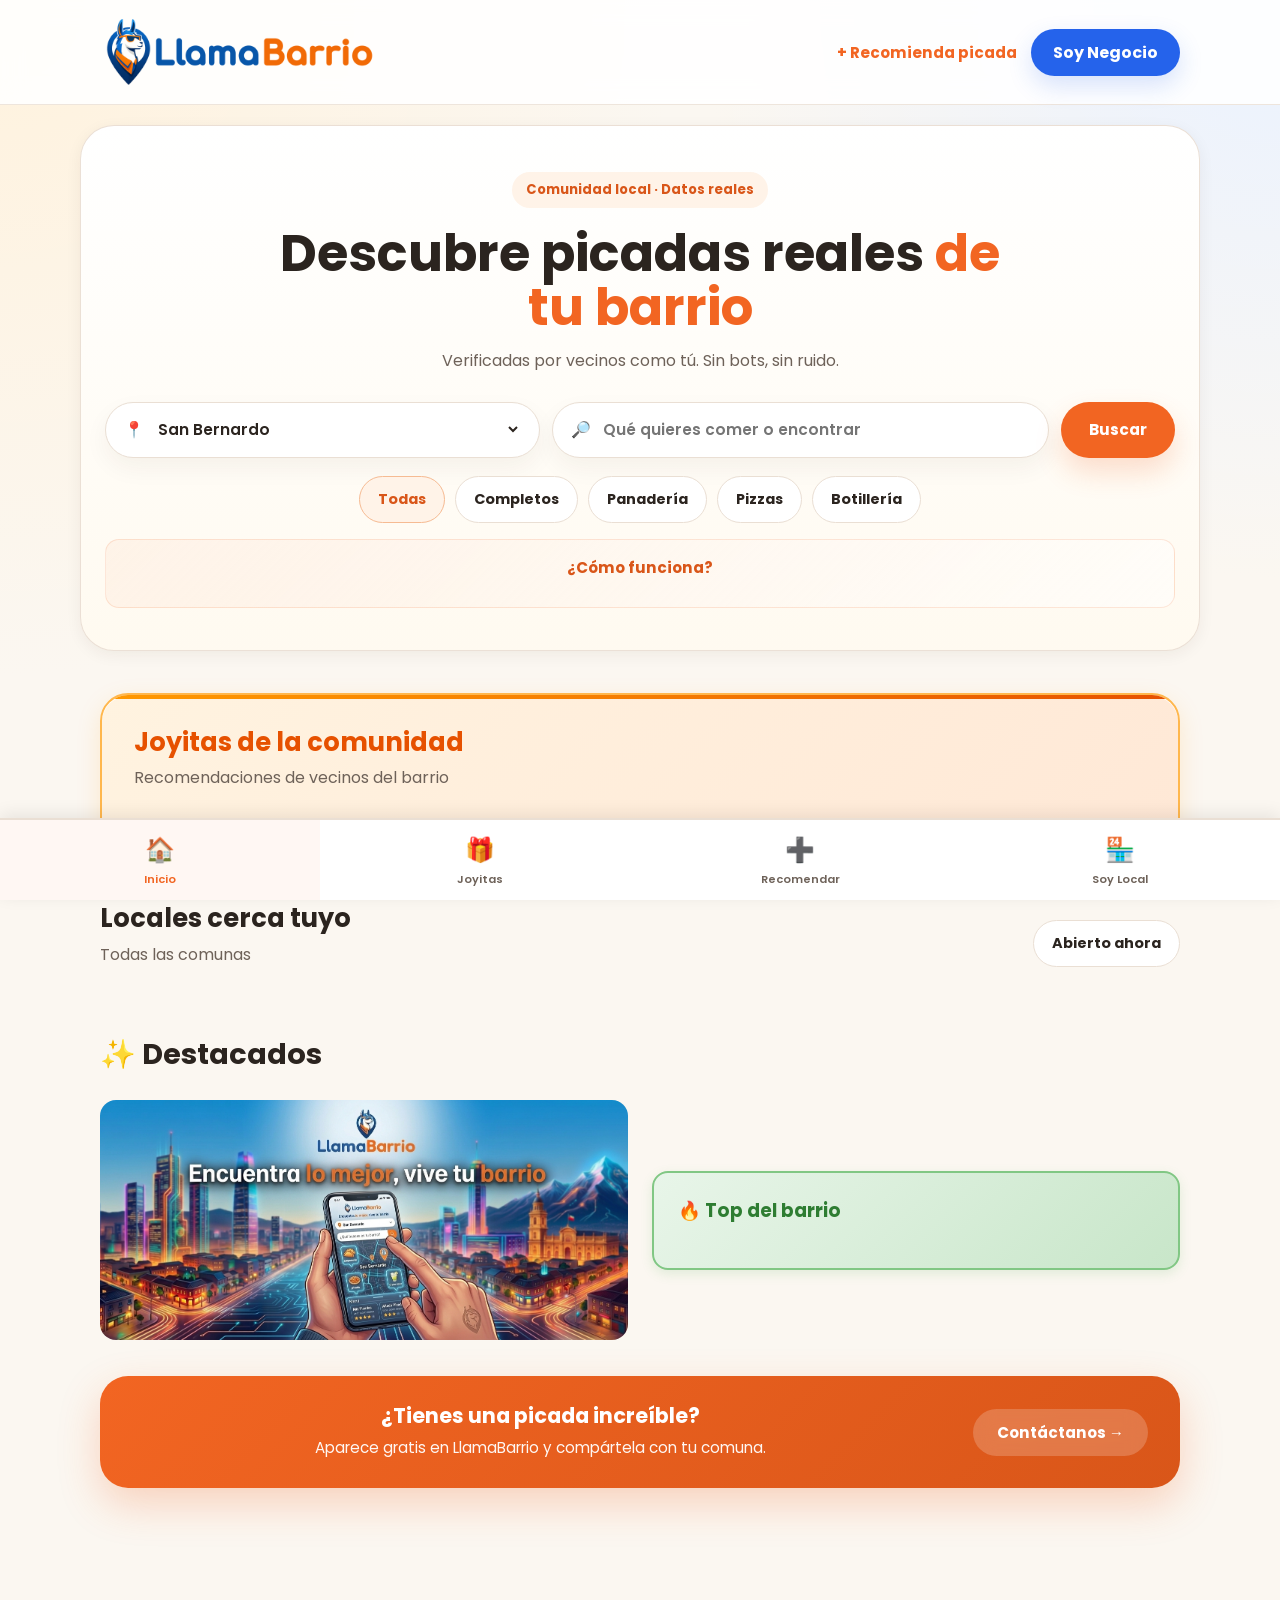
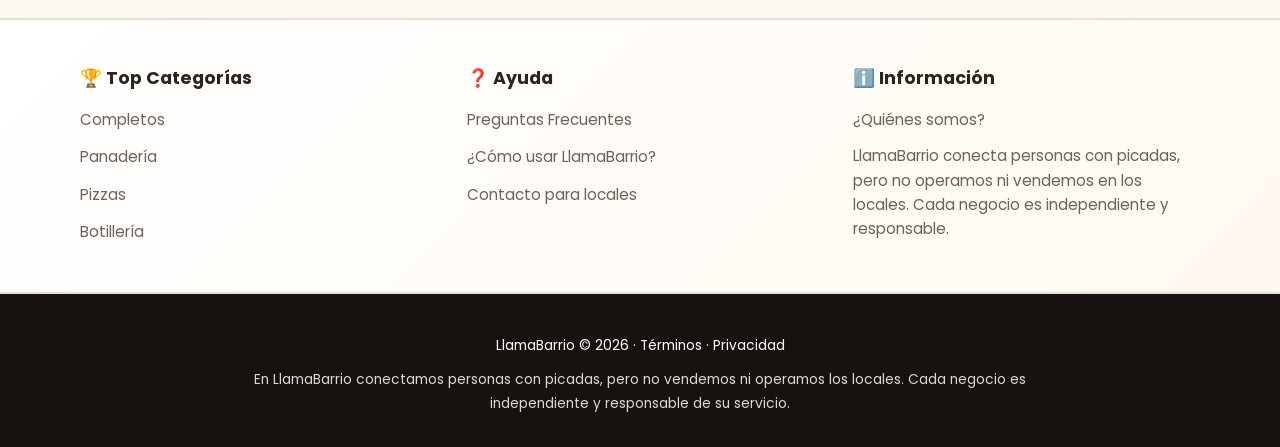
==== commit ebae9bfa: "Add files via upload" ====
--- a/index.html
+++ b/index.html
@@ -172,12 +172,9 @@
 
         <!-- CTA ÚNICA: ¿TIENES UNA PICADA INCREÍBLE? -->
         <section class="cta-banner">
-            <div class="cta-left">
-                <span class="mega-icon">🚩</span>
-                <div class="cta-desc">
-                    <strong>¿Tienes una picada increíble?</strong>
-                    <span>Aparece gratis en LlamaBarrio y compártela con tu comuna.</span>
-                </div>
+            <div class="cta-desc">
+                <strong>¿Tienes una picada increíble?</strong>
+                <span>Aparece gratis en LlamaBarrio y compártela con tu comuna.</span>
             </div>
             <a href="#" class="btn-contact" data-form-modal="tally">Contáctanos →</a>
         </section>
@@ -324,10 +321,24 @@
         </div>
     </div>
 
-    <!-- CTA FLOTANTE MÓVIL -->
-    <div class="floating-cta" id="floating-cta">
-        <a href="#" class="floating-cta-btn floating-cta-recomienda" data-form-modal="tally">Recomendar</a>
-        <a href="#" class="floating-cta-btn floating-cta-negocio" data-form-modal="business">Soy Negocio</a>
+    <!-- NAVBAR INFERIOR MÓVIL (SOLO TELÉFONO) -->
+    <div class="mobile-navbar">
+        <a href="#" class="mobile-nav-item active" data-section="inicio">
+            <span class="mobile-nav-icon">🏠</span>
+            <span class="mobile-nav-label">Inicio</span>
+        </a>
+        <a href="#" class="mobile-nav-item" data-section="joyitas">
+            <span class="mobile-nav-icon">🎁</span>
+            <span class="mobile-nav-label">Joyitas</span>
+        </a>
+        <a href="#" class="mobile-nav-item" data-form-modal="tally">
+            <span class="mobile-nav-icon">➕</span>
+            <span class="mobile-nav-label">Recomendar</span>
+        </a>
+        <a href="#" class="mobile-nav-item" data-form-modal="business">
+            <span class="mobile-nav-icon">🏪</span>
+            <span class="mobile-nav-label">Soy Local</span>
+        </a>
     </div>
 
     <script src="script.js"></script>
--- a/style.css
+++ b/style.css
@@ -344,12 +344,25 @@
     grid-template-columns: repeat(4, 1fr);
     gap: 18px;
     margin-top: 24px;
-}
-
-.community-grid::-webkit-scrollbar { height: 10px; }
+    overflow-x: auto;
+    overflow-y: hidden;
+    padding-bottom: 12px;
+    scroll-behavior: smooth;
+}
+
+.community-grid::-webkit-scrollbar { 
+    height: 6px; 
+}
+.community-grid::-webkit-scrollbar-track {
+    background: rgba(255, 152, 0, 0.1);
+    border-radius: 10px;
+}
 .community-grid::-webkit-scrollbar-thumb {
     background: rgba(255, 152, 0, 0.3);
-    border-radius: 999px;
+    border-radius: 10px;
+}
+.community-grid::-webkit-scrollbar-thumb:hover {
+    background: rgba(255, 152, 0, 0.5);
 }
 
 .comm-card {
@@ -360,8 +373,10 @@
     box-shadow: 0 4px 16px rgba(255, 152, 0, 0.1);
     display: flex;
     flex-direction: column;
-    height: 320px;
+    height: 280px;
+    min-width: 180px;
     transition: all 0.3s ease;
+    flex-shrink: 0;
 }
 
 .comm-card:hover {
@@ -373,7 +388,7 @@
 .comm-img-box { 
     background: #f0ebe5; 
     overflow: hidden; 
-    height: 160px;
+    height: 140px;
     display: flex;
     align-items: center;
     justify-content: center;
@@ -388,7 +403,7 @@
 }
 
 .comm-info { 
-    padding: 16px;
+    padding: 14px;
     background: rgba(255, 255, 255, 0.98);
     border-radius: 0 0 16px 16px;
     flex: 1;
@@ -401,33 +416,33 @@
     display: inline-flex;
     align-items: center;
     justify-content: center;
-    padding: 6px 10px;
+    padding: 5px 8px;
     border-radius: 999px;
     background: linear-gradient(135deg, #fff3e0, #ffe8d6);
     color: #e65100;
     border: 1px solid #ffb74d;
-    font-size: 0.76rem;
+    font-size: 0.7rem;
     font-weight: 700;
     align-self: flex-start;
-    margin-bottom: 8px;
+    margin-bottom: 6px;
 }
 
 .comm-info b { 
     display: block; 
-    margin: 0 0 8px 0;
-    font-size: 0.95rem;
+    margin: 0 0 6px 0;
+    font-size: 0.85rem;
     color: var(--text);
 }
 
 .comm-info p { 
     margin: 0; 
     color: var(--muted); 
-    line-height: 1.6; 
-    font-size: 0.85rem;
+    line-height: 1.4; 
+    font-size: 0.75rem;
     flex: 1;
     overflow: hidden;
     display: -webkit-box;
-    -webkit-line-clamp: 3;
+    -webkit-line-clamp: 2;
     -webkit-box-orient: vertical;
 }
 
@@ -469,6 +484,7 @@
     display: flex;
     flex-direction: column;
     transition: all 0.3s ease;
+    height: 340px;
 }
 
 .local-card:hover {
@@ -482,7 +498,7 @@
 .local-img-box { 
     background: #f0ebe5; 
     overflow: hidden; 
-    height: 176px;
+    height: 150px;
     display: flex;
     align-items: center;
     justify-content: center;
@@ -494,26 +510,32 @@
     object-fit: cover;
 }
 
-.local-body { padding: 18px; }
+.local-body { 
+    padding: 14px; 
+    flex: 1;
+    display: flex;
+    flex-direction: column;
+}
 
 .local-topline {
     display: flex;
     align-items: center;
     gap: 10px;
-    margin-bottom: 8px;
+    margin-bottom: 6px;
 }
 
 .local-body h3 {
     margin: 0;
-    font-size: 1.05rem;
+    font-size: 0.95rem;
     width: 100%;
+    line-height: 1.2;
 }
 
 .local-headline {
     display: flex;
     align-items: center;
-    gap: 8px;
-    margin-bottom: 10px;
+    gap: 6px;
+    margin-bottom: 8px;
     flex-wrap: wrap;
 }
 
@@ -521,30 +543,34 @@
     display: inline-flex;
     align-items: center;
     justify-content: center;
-    padding: 6px 10px;
+    padding: 4px 8px;
     border-radius: 999px;
     background: #ffc89b;
     color: #ffffff;
     border: 1px solid #ffc89b;
-    font-size: 0.76rem;
+    font-size: 0.7rem;
     font-weight: 700;
 }
 
 .local-meta {
     display: flex;
     flex-direction: column;
-    gap: 6px;
-    margin-bottom: 16px;
-    font-size: 0.88rem;
+    gap: 4px;
+    margin-bottom: 12px;
+    font-size: 0.8rem;
+}
+
+.local-meta p {
+    margin: 0;
 }
 
 .local-status {
     display: inline-flex;
     align-items: center;
     justify-content: center;
-    padding: 6px 10px;
+    padding: 4px 8px;
     border-radius: 999px;
-    font-size: 0.76rem;
+    font-size: 0.7rem;
     font-weight: 700;
 }
 
@@ -561,12 +587,13 @@
 .btn-ver {
     width: 100%; 
     margin-top: auto; 
-    padding: 12px; 
+    padding: 10px; 
     border: 0;
-    border-radius: 16px; 
+    border-radius: 14px; 
     background: #151515; 
     color: #fff; 
     font-weight: 700;
+    font-size: 0.85rem;
     transition: all 0.2s;
 }
 
@@ -679,29 +706,19 @@
     padding: 28px 32px;
     display: flex;
     align-items: center;
-    justify-content: space-between;
+    justify-content: center;
     gap: 24px;
     background: linear-gradient(135deg, var(--orange) 0%, var(--orange-dark) 100%);
     border-radius: 28px;
     box-shadow: 0 16px 40px rgba(242, 101, 34, 0.25);
 }
 
-.cta-left {
-    display: flex;
-    align-items: center;
-    gap: 20px;
+.cta-desc {
+    display: flex;
+    flex-direction: column;
+    gap: 8px;
+    text-align: center;
     flex: 1;
-}
-
-.mega-icon {
-    font-size: 2.4rem;
-    flex-shrink: 0;
-}
-
-.cta-desc {
-    display: flex;
-    flex-direction: column;
-    gap: 4px;
 }
 
 .cta-desc strong {
@@ -787,57 +804,124 @@
 }
 
 .site-footer a { color: #fff; text-decoration: none; }
-.site-footer p { margin: 0; }
+.site-footer p { margin: 0; text-align: center; }
 .site-footer p + p {
     max-width: 780px;
     margin: 12px auto 0;
     color: rgba(255, 255, 255, 0.84);
     line-height: 1.7;
-}
-
-/* FLOATING CTA - SOLO MÓVIL */
-.floating-cta {
-    display: none;
-    position: fixed;
-    bottom: 20px;
-    right: 20px;
-    z-index: 999;
+    text-align: center;
+}
+
+/* FAQ MODAL */
+.faq-modal-card {
+    width: min(92%, 600px);
+    max-height: 85vh;
+    overflow-y: auto;
+    background: #fff;
+    border-radius: 24px;
+    padding: 32px;
+}
+
+.faq-content h2 {
+    margin: 0 0 28px 0;
+    font-size: 1.8rem;
+    font-weight: 700;
+    color: var(--text);
+    text-align: center;
+}
+
+.faq-list {
+    display: flex;
     flex-direction: column;
-    gap: 10px;
-}
-
-.floating-cta-btn {
-    display: flex;
-    align-items: center;
-    justify-content: center;
-    padding: 12px 18px;
-    color: #fff;
-    border-radius: 999px;
-    text-decoration: none;
-    font-weight: 700;
-    font-size: 0.9rem;
-    box-shadow: 0 8px 24px rgba(0, 0, 0, 0.15);
-    transition: transform 0.2s ease, box-shadow 0.2s ease;
-}
-
-.floating-cta-recomienda {
-    background: var(--orange);
-    box-shadow: 0 8px 24px rgba(242, 101, 34, 0.3);
-}
-
-.floating-cta-recomienda:hover {
-    transform: translateY(-2px);
-    box-shadow: 0 12px 32px rgba(242, 101, 34, 0.4);
-}
-
-.floating-cta-negocio {
-    background: var(--blue);
-    box-shadow: 0 8px 24px rgba(37, 99, 235, 0.3);
-}
-
-.floating-cta-negocio:hover {
-    transform: translateY(-2px);
-    box-shadow: 0 12px 32px rgba(37, 99, 235, 0.4);
+    gap: 12px;
+}
+
+.faq-item {
+    border: 1px solid #eadfd4;
+    border-radius: 12px;
+    overflow: hidden;
+    transition: all 0.3s ease;
+}
+
+.faq-item:hover {
+    border-color: var(--orange);
+    box-shadow: 0 4px 12px rgba(242, 101, 34, 0.1);
+}
+
+.faq-question {
+    width: 100%;
+    padding: 16px;
+    border: 0;
+    background: #fff;
+    cursor: pointer;
+    display: flex;
+    justify-content: space-between;
+    align-items: center;
+    font-size: 1rem;
+    font-weight: 600;
+    color: var(--text);
+    transition: all 0.3s ease;
+}
+
+.faq-question:hover {
+    background: var(--orange-soft);
+    color: var(--orange-dark);
+}
+
+.faq-icon {
+    font-size: 1.4rem;
+    font-weight: 700;
+    color: var(--orange);
+    transition: transform 0.3s ease;
+}
+
+.faq-item.active .faq-icon {
+    transform: rotate(45deg);
+}
+
+.faq-answer {
+    max-height: 0;
+    overflow: hidden;
+    transition: max-height 0.3s ease;
+    background: var(--orange-soft);
+}
+
+.faq-item.active .faq-answer {
+    max-height: 500px;
+}
+
+.faq-answer p {
+    margin: 0;
+    padding: 16px;
+    color: var(--text);
+    line-height: 1.7;
+    font-size: 0.95rem;
+}
+
+.faq-answer ul {
+    margin: 0;
+    padding: 0 16px 16px 40px;
+    list-style: disc;
+}
+
+.faq-answer li {
+    color: var(--text);
+    line-height: 1.6;
+    margin-bottom: 6px;
+}
+
+.faq-modal-card::-webkit-scrollbar {
+    width: 8px;
+}
+
+.faq-modal-card::-webkit-scrollbar-track {
+    background: transparent;
+}
+
+.faq-modal-card::-webkit-scrollbar-thumb {
+    background: var(--orange-soft);
+    border-radius: 4px;
 }
 
 /* MODALES */
@@ -935,6 +1019,58 @@
 
 .is-hidden { display: none !important; }
 
+/* NAVBAR INFERIOR MÓVIL */
+.mobile-navbar {
+    display: none;
+    position: fixed;
+    bottom: 0;
+    left: 0;
+    right: 0;
+    z-index: 999;
+    background: #fff;
+    border-top: 2px solid #eadfd4;
+    box-shadow: 0 -4px 16px rgba(0, 0, 0, 0.08);
+    padding: 0;
+    margin: 0;
+    height: auto;
+    display: flex;
+    justify-content: space-around;
+    align-items: stretch;
+}
+
+.mobile-nav-item {
+    flex: 1;
+    display: flex;
+    flex-direction: column;
+    align-items: center;
+    justify-content: center;
+    gap: 4px;
+    padding: 12px 8px;
+    text-decoration: none;
+    color: var(--muted);
+    font-size: 0.75rem;
+    font-weight: 600;
+    transition: all 0.2s ease;
+    border: 0;
+    background: transparent;
+    cursor: pointer;
+}
+
+.mobile-nav-item:hover,
+.mobile-nav-item.active {
+    color: var(--orange);
+    background: rgba(242, 101, 34, 0.05);
+}
+
+.mobile-nav-icon {
+    font-size: 1.5rem;
+}
+
+.mobile-nav-label {
+    font-size: 0.7rem;
+    font-weight: 600;
+}
+
 /* HOVER EFFECTS */
 .btn-recomienda:hover,
 .btn-negocio-blue:hover,
@@ -976,20 +1112,30 @@
 
 /* RESPONSIVE MOBILE */
 @media (max-width: 760px) {
-    .hero { padding: 24px; }
+    .hero { padding: 24px; margin-top: 0; }
     .search-area { grid-template-columns: 1fr; gap: 10px; }
     .hero-categories { gap: 8px; }
     .mobile-swipe-hint { display: block; }
     .section-title { font-size: 1.4rem; }
-    .community-grid { grid-template-columns: 1fr; }
-    .locals-grid { grid-template-columns: 1fr; }
-    .floating-cta { display: flex; }
+    .community-grid { 
+        grid-template-columns: auto;
+        overflow-x: auto;
+        -webkit-overflow-scrolling: touch;
+    }
+    .locals-grid { grid-template-columns: repeat(2, 1fr); }
+    .mobile-navbar { display: flex !important; }
     .nav-right { display: none; }
     .desktop-only { display: none; }
+    
+    .main-wrapper {
+        padding-bottom: 120px;
+    }
     
     .footer-extended {
         padding: 24px 10px;
         margin-top: 24px;
+        margin-bottom: 20px;
+        text-align: center;
     }
     
     .footer-extended-container {
@@ -1000,11 +1146,23 @@
     .footer-column h3 {
         font-size: 0.95rem;
         margin-bottom: 10px;
+        text-align: center;
+    }
+    
+    .footer-column ul {
+        justify-content: center;
+        align-items: center;
     }
     
     .footer-column a,
     .footer-column p {
         font-size: 0.8rem;
+        text-align: center;
+    }
+
+    .site-footer {
+        padding: 20px 10px;
+        text-align: center;
     }
 
     .destacados-wrapper {
@@ -1023,118 +1181,13 @@
         font-size: 0.95rem;
         margin-bottom: 12px;
     }
-}
-/* FAQModalPopup */
-.faq-modal-card {
-    width: min(92%, 600px);
-    max-height: 85vh;
-    overflow-y: auto;
-    background: #fff;
-    border-radius: 24px;
-    padding: 32px;
-}
-
-.faq-content h2 {
-    margin: 0 0 28px 0;
-    font-size: 1.8rem;
-    font-weight: 700;
-    color: var(--text);
-}
-
-.faq-list {
-    display: flex;
-    flex-direction: column;
-    gap: 12px;
-}
-
-.faq-item {
-    border: 1px solid #eadfd4;
-    border-radius: 12px;
-    overflow: hidden;
-    transition: all 0.3s ease;
-}
-
-.faq-item:hover {
-    border-color: var(--orange);
-    box-shadow: 0 4px 12px rgba(242, 101, 34, 0.1);
-}
-
-.faq-question {
-    width: 100%;
-    padding: 16px;
-    border: 0;
-    background: #fff;
-    cursor: pointer;
-    display: flex;
-    justify-content: space-between;
-    align-items: center;
-    font-size: 1rem;
-    font-weight: 600;
-    color: var(--text);
-    transition: all 0.3s ease;
-}
-
-.faq-question:hover {
-    background: var(--orange-soft);
-    color: var(--orange-dark);
-}
-
-.faq-icon {
-    font-size: 1.4rem;
-    font-weight: 700;
-    color: var(--orange);
-    transition: transform 0.3s ease;
-}
-
-.faq-item.active .faq-icon {
-    transform: rotate(45deg);
-}
-
-.faq-answer {
-    max-height: 0;
-    overflow: hidden;
-    transition: max-height 0.3s ease;
-    background: var(--orange-soft);
-}
-
-.faq-item.active .faq-answer {
-    max-height: 500px;
-}
-
-.faq-answer p {
-    margin: 0;
-    padding: 16px;
-    color: var(--text);
-    line-height: 1.7;
-    font-size: 0.95rem;
-}
-
-.faq-answer ul {
-    margin: 0;
-    padding: 0 16px 16px 40px;
-    list-style: disc;
-}
-
-.faq-answer li {
-    color: var(--text);
-    line-height: 1.6;
-    margin-bottom: 6px;
-}
-
-.faq-modal-card::-webkit-scrollbar {
-    width: 8px;
-}
-
-.faq-modal-card::-webkit-scrollbar-track {
-    background: transparent;
-}
-
-.faq-modal-card::-webkit-scrollbar-thumb {
-    background: var(--orange-soft);
-    border-radius: 4px;
-}
-
-@media (max-width: 760px) {
+
+    .cta-banner {
+        margin: 24px auto;
+        padding: 20px;
+        gap: 16px;
+    }
+
     .faq-modal-card {
         width: min(95%, 100%);
         padding: 20px;
@@ -1143,15 +1196,18 @@
     .faq-content h2 {
         font-size: 1.4rem;
         margin-bottom: 20px;
+        text-align: center;
     }
 
     .faq-question {
         font-size: 0.9rem;
         padding: 12px;
+        text-align: left;
     }
 
     .faq-answer p {
         padding: 12px;
         font-size: 0.9rem;
+        text-align: left;
     }
 }
